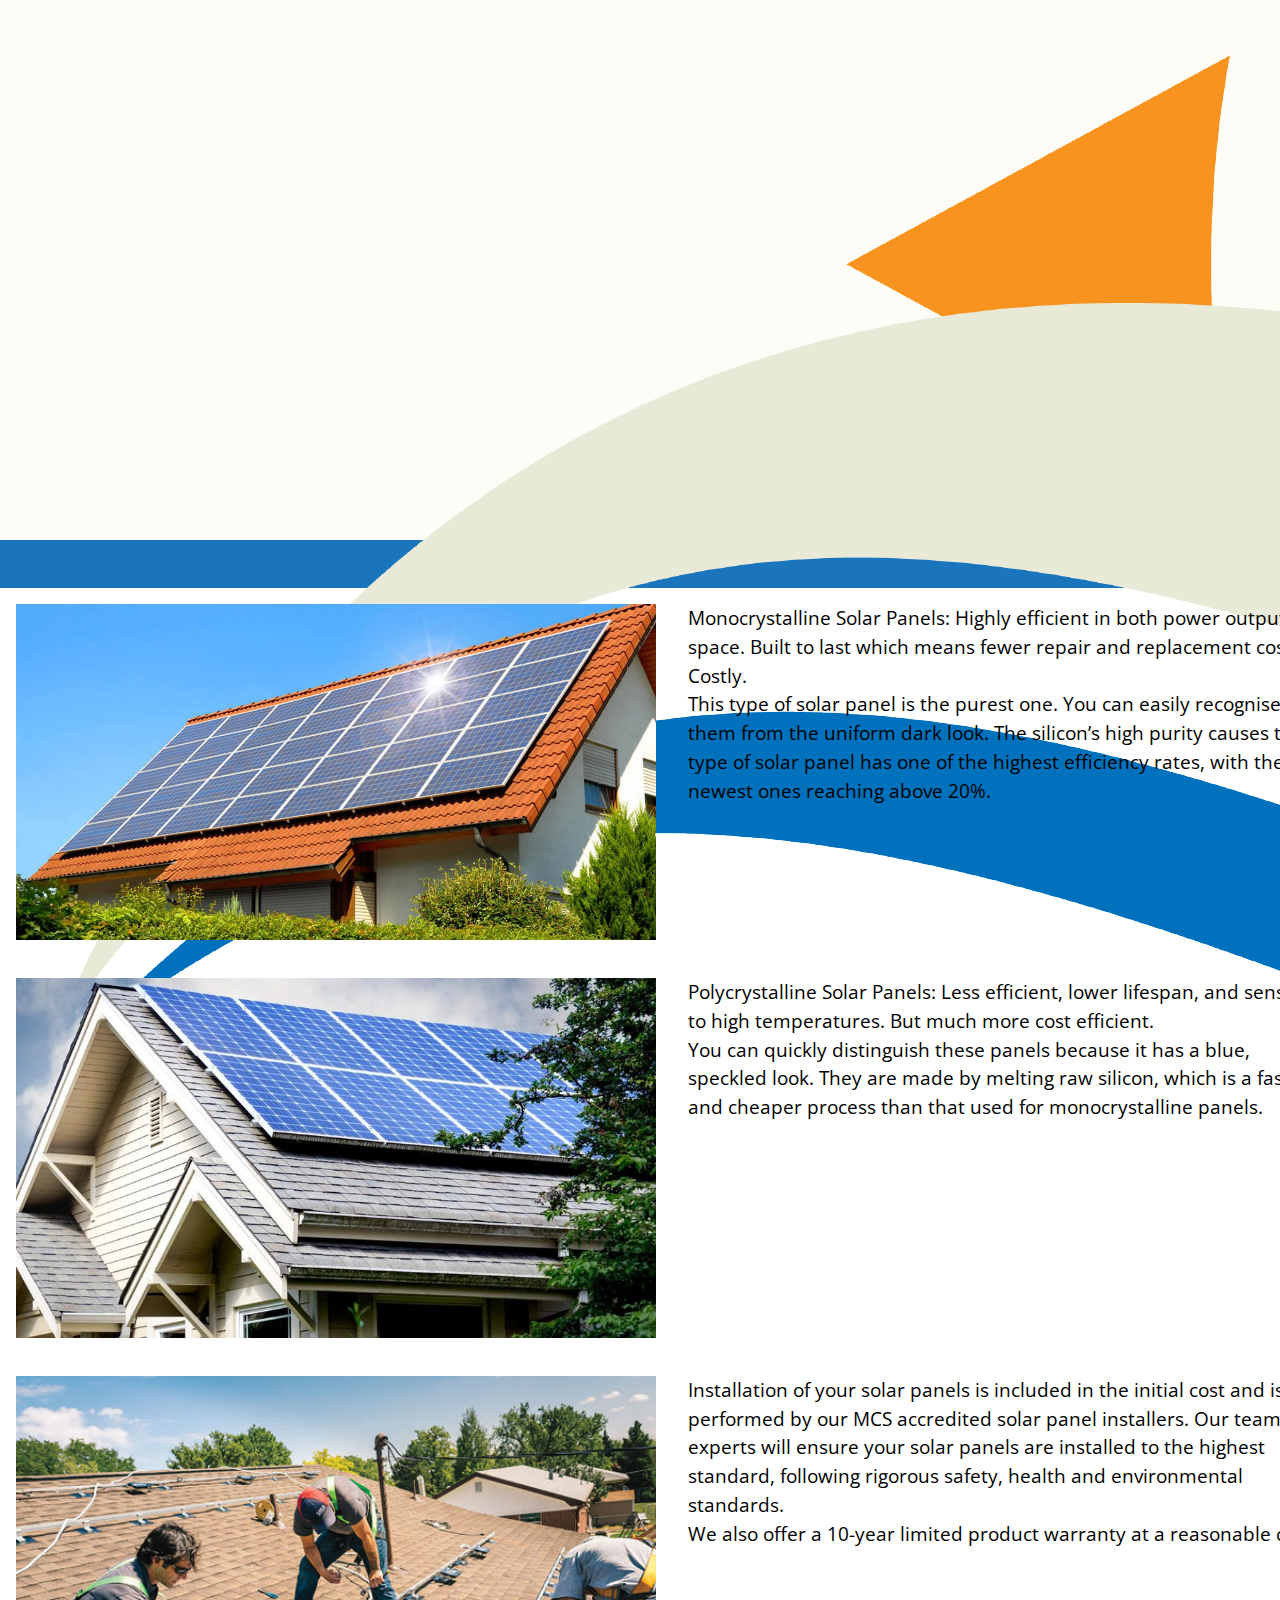
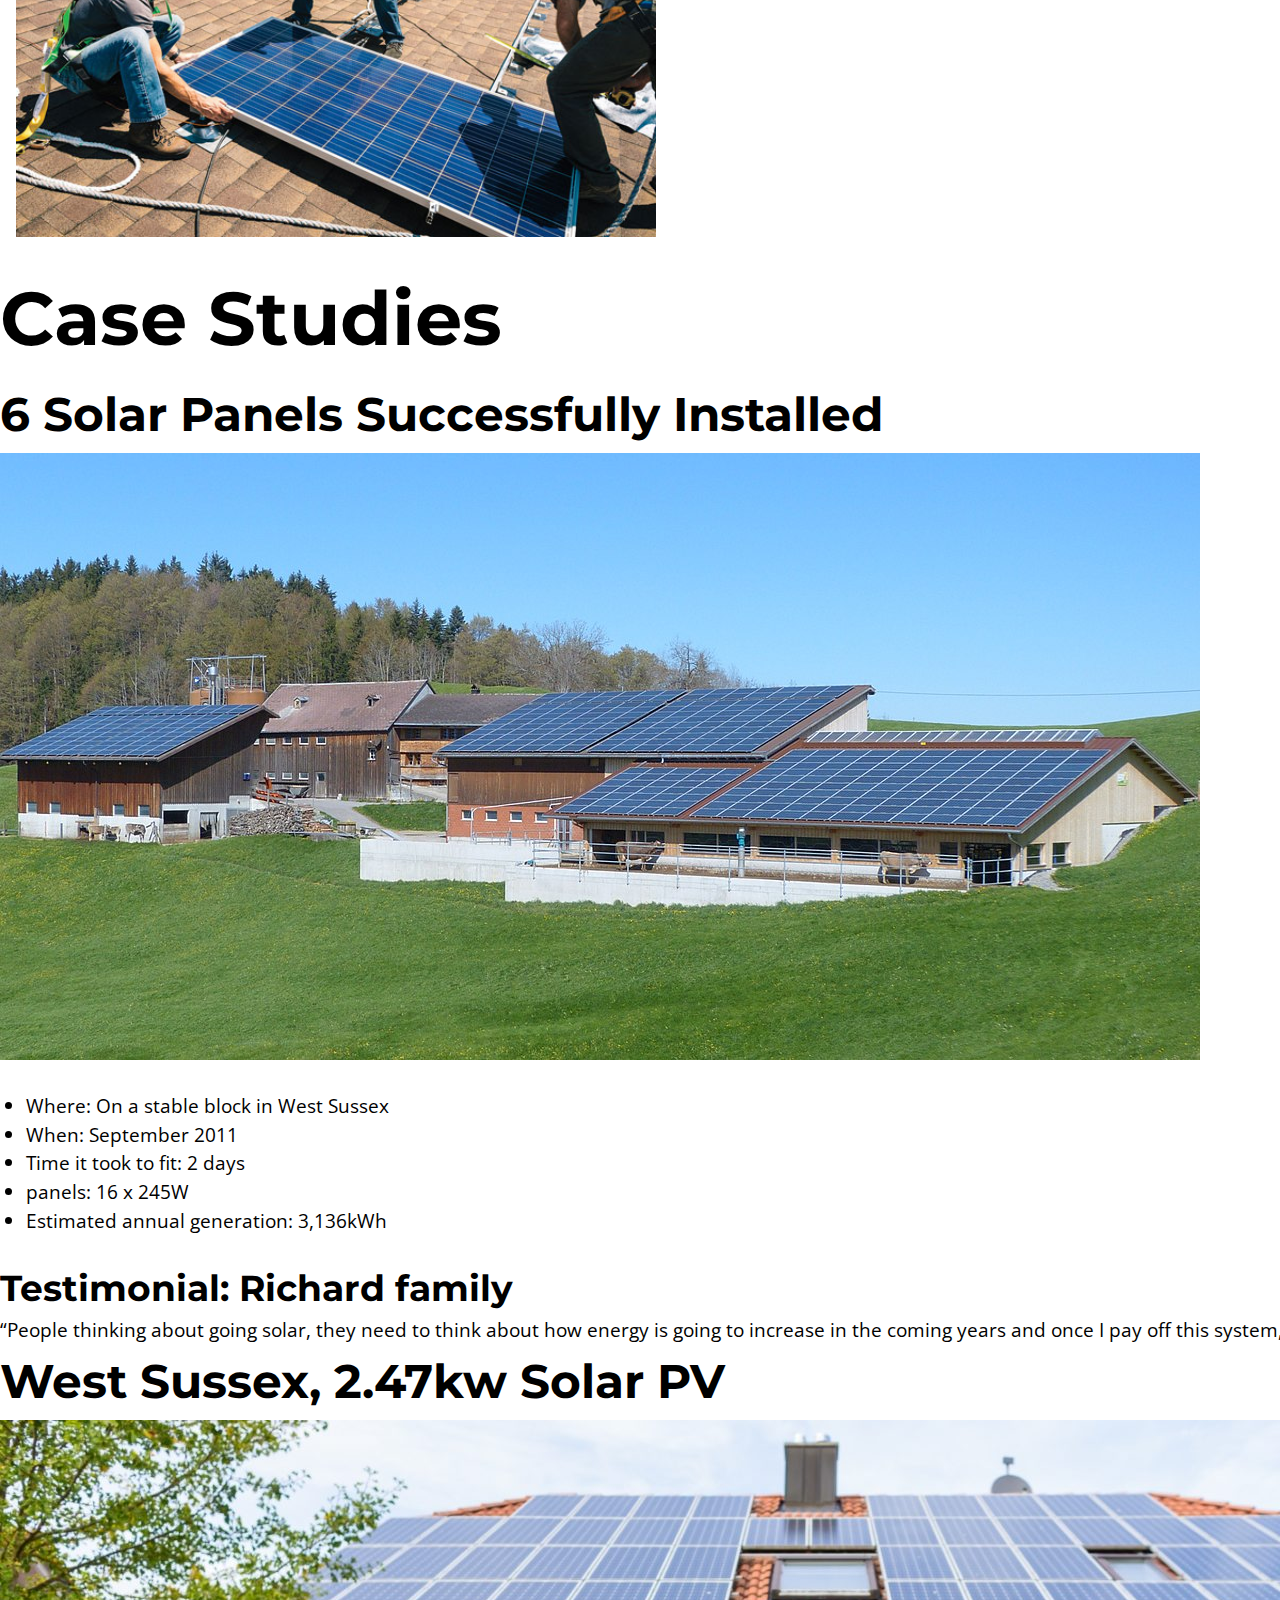
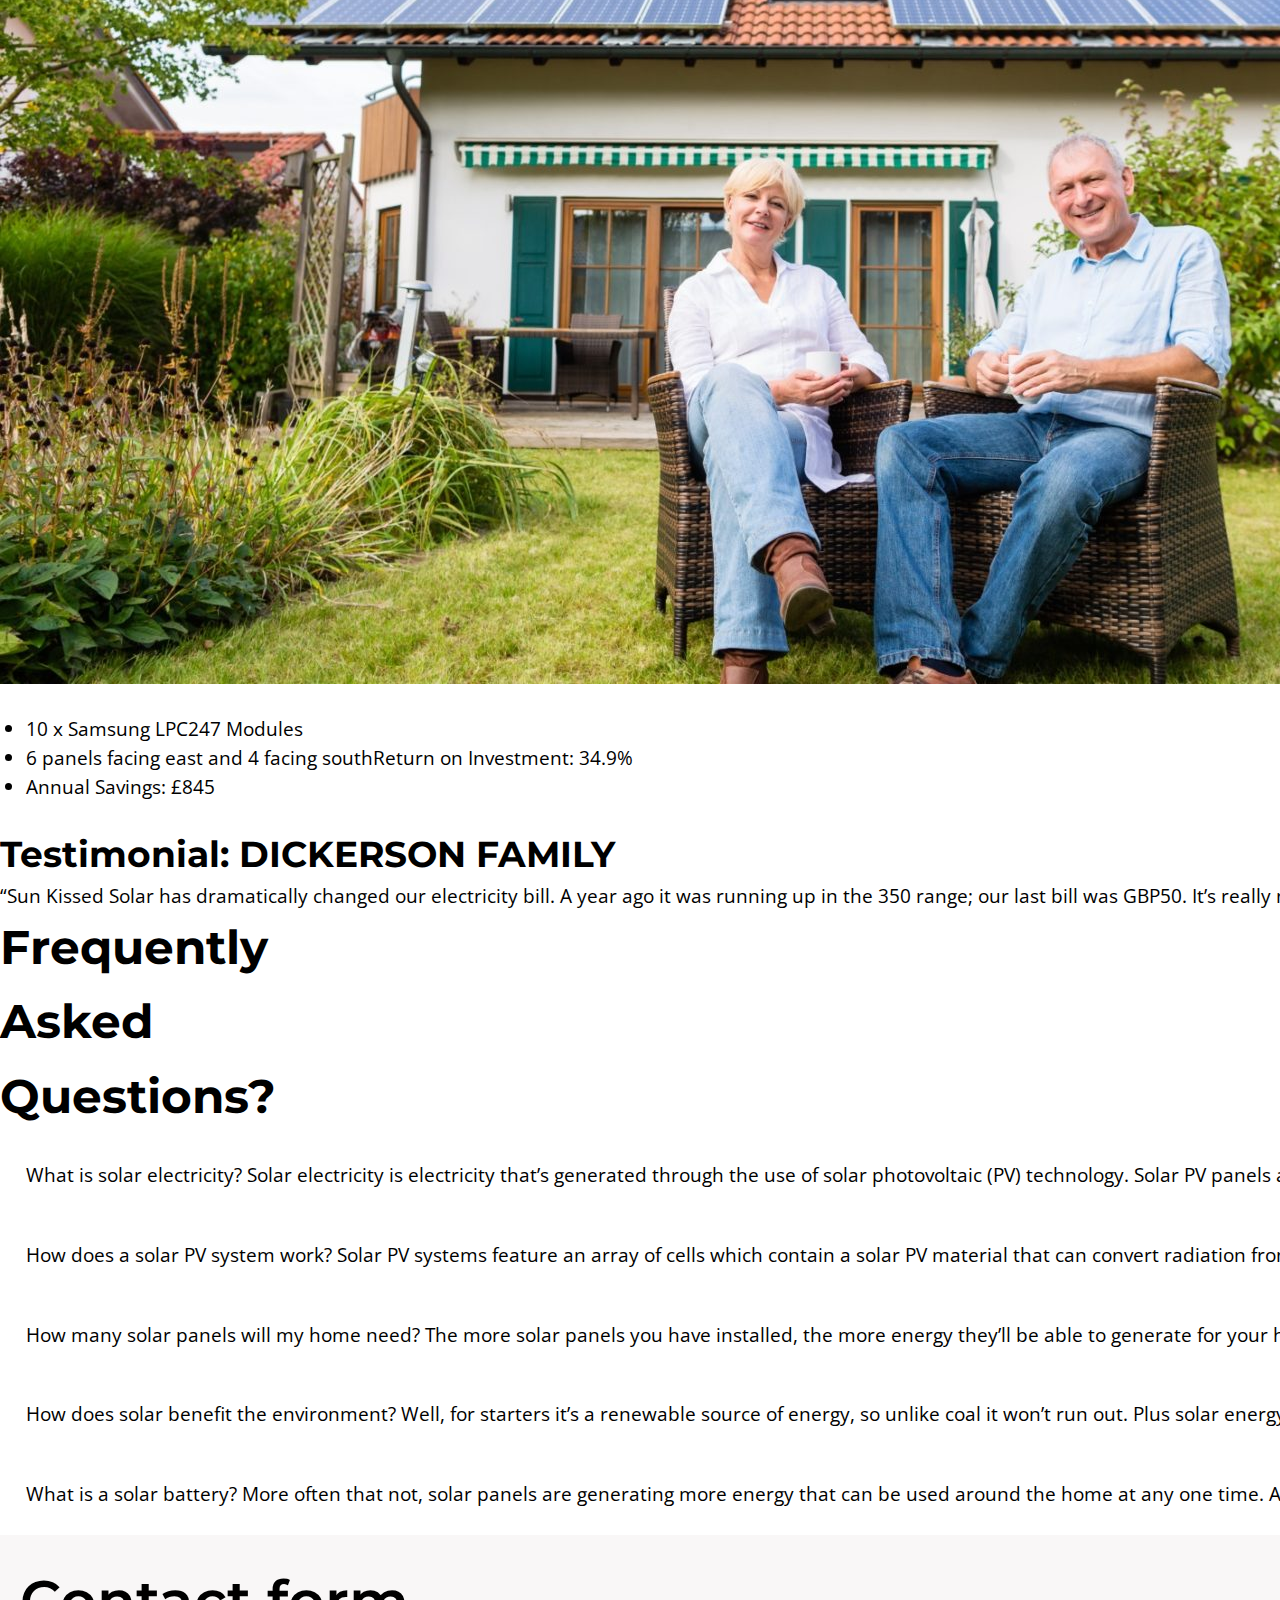
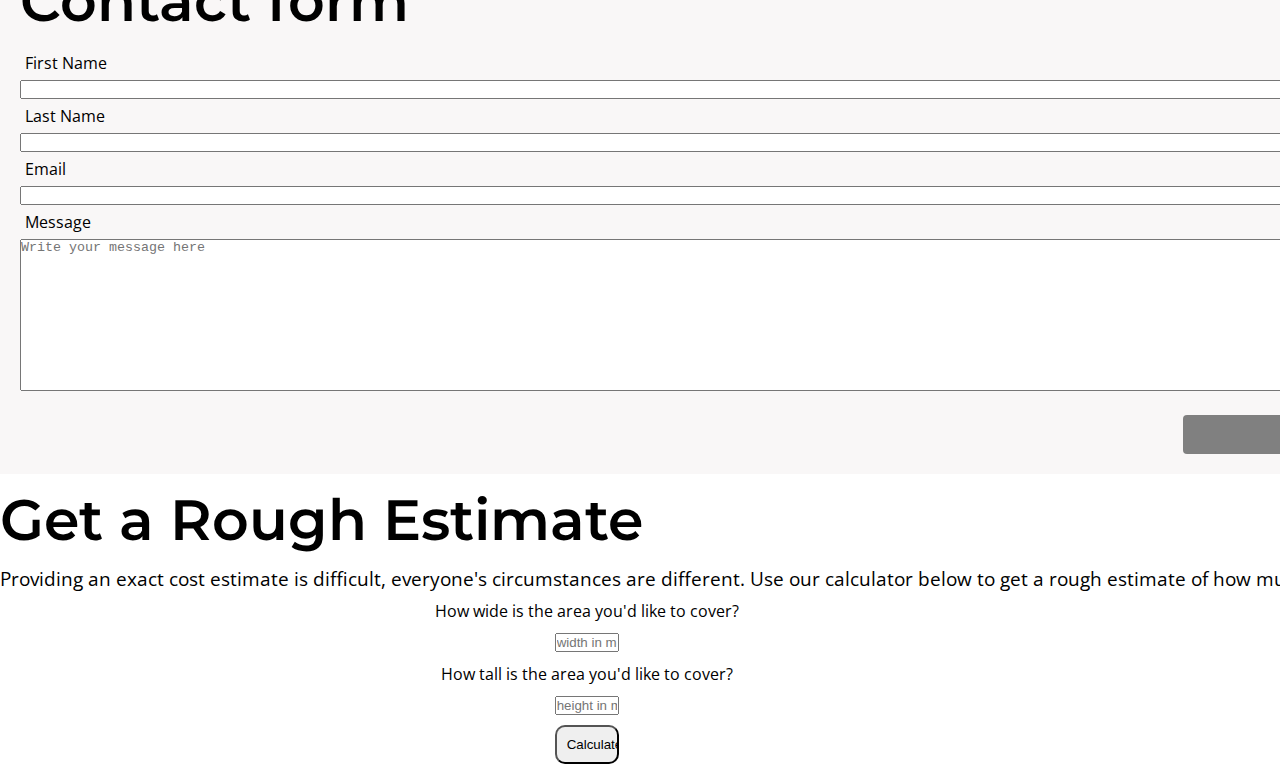
==== index.html @ fc14915d "Merge branch 'develop' into YingBranch" ====
<!DOCTYPE html>
<html lang="en">

  <head>
    <meta charset="UTF-8" />
    <meta http-equiv="X-UA-Compatible" content="IE=edge" />
    <meta name="viewport" content="width=device-width, initial-scale=1.0" />
    <!-- External stylesheet -->
    <link rel="stylesheet" href="/css/main.css">
    <link rel="stylesheet" href="/css/styles.css">
    <link rel="stylesheet" href="./quoteCalculator/quoteCalculator.css">
    <title>Sunkissed Solar</title>
</head>
<body class="content">
    <!-- HERO AND NAV: TALIHA -->
    <!--  HEADER -->
    <header class="flex-row hero-header">
        <!-- THIS IS COLUMN ONE -->
        <section class="flex-column">
            <article>
                <img class="hero-img" src="/imgs/SS-logo-square.png" alt="Sunkissed Solar logo">
            </article>
        </section>
        <!-- THIS IS COLUMN TWO -->
        <hgroup class="flex-column hero-text">
            <h1>Sunkissed Solar</h1>
            <p>
                Sunkissed Solar is ligendi consectetur repellat, cumque quos laborum exercitationem molestiae necessitatibus illum aliquid nam delectus maxime tempora eaque provident. Lorem ipsum dolor sit amet, consectetur adipisicing elit. Odit, amet in a eaque architecto laudantium ab.
            </p>
        </hgroup>
    </header>
    <nav class="navbar flex-row" id="navbar">
      <ul class="nav-menu flex-row">
        <li class="nav-item">
              <a href="#" class="nav-link">About</a>
        </li>
        <li class="nav-item">
              <a href="#" class="nav-link">Products & Services</a>
        </li>
        <li class="nav-item">
              <a href="#" class="nav-link">Case Studies</a>
        </li>
        <li class="nav-item">
            <a href="#" class="nav-link">FAQ</a>
        </li>
        <li class="nav-item">
          <a href="#" class="nav-link">Quote Calculator</a>
      </li>
      <li class="nav-item">
          <a href="#" class="nav-link">Contact</a>
      </li>
      </ul>
      <div class="hamburger">
        <span class="bar"></span>
        <span class="bar"></span>
        <span class="bar"></span>
      </div>
    </nav>

    <!-- PRODUCTS AND SERVICES-->

      <div class="flex-row">
        <div class="productPicture1" id="productPicture1">
          <img src="solarpanel1.jpg" alt="Solar Panels"/>
        </div>
        <div class="techSpecs2" id="techSpecs2">
          <p>
            Monocrystalline Solar Panels: Highly efficient in both power output and space. Built to last which means fewer repair and replacement costs. Costly.<br>
            This type of solar panel is the purest one. You can easily recognise them from the uniform dark look. The silicon’s high purity causes this type of solar panel has one of the highest efficiency rates, with the newest ones reaching above 20%.
          </p>
        </div>
      </div>

      <div class="flex-row">
      <div class="productPicture2" id="productPicture2">
        <img src="solarpanel2.jpg" alt="Solar Panels"/>
      </div>
      <div class="techSpecs2" id="techSpecs2">
        <p>
          Polycrystalline Solar Panels: Less efficient, lower lifespan, and
          sensitive to high temperatures. But much more cost efficient.<br />
          You can quickly distinguish these panels because it has a blue,
          speckled look. They are made by melting raw silicon, which is a faster
          and cheaper process than that used for monocrystalline panels.
        </p>
      </div>
      </div>

      <div class="flex-row">
      <div class="installationPicture1" id="installationPicture1">
        <img src="solarpanel3.jpg" alt="Solar Panel Install" />
      </div>
      <div class="techSpecs3" id="techSpecs3">
        <p>
          Installation of your solar panels is included in the initial cost and
          is performed by our MCS accredited solar panel installers. Our team of
          experts will ensure your solar panels are installed to the highest
          standard, following rigorous safety, health and environmental
          standards.<br />
          We also offer a 10-year limited product warranty at a reasonable cost.
        </p>
      </div>
      </div>
    </div>
   
 

    <!-- CASE STUDIES: ZHUO -->
<div id="csContainer">
        <h1>Case Studies</h1>
            <div class="case1">
            <h3>
                6 Solar Panels Successfully Installed
            </h3>
            <div class="img1">
            <img src="Barns-with-Solar-Panels.jpg">
            </div>
            <div> 
        
            <ul>
                <li>Where: On a stable block in West Sussex</li>
                <li>When: September 2011</li>
                <li>Time it took to fit: 2 days</li>
                <li>panels: 16 x 245W</li>
                <li>Estimated annual generation: 3,136kWh</li>
            </ul>
            </div>
            <div>
                <h4>Testimonial: Richard family</h4> 
                <p>“People thinking about going solar, they need to think about how energy is going to increase in  the coming years and once I pay off this system, that’s it. I’ll just be paying the minimum on my electricity. Instead of paying our electricity bill, we’re paying for our solar system. "</p>
            </div>
            </div>

            <div class="case2">
                <h3>
                West Sussex, 2.47kw Solar PV 
                </h3>
                <div class="img2"> 
                    <img src="happyOldCouple.jpg">
                <ul>
                    <li>10 x Samsung LPC247 Modules</li>
                    <li>6 panels facing east and 4 facing south</div<li>Return on Investment: 34.9%</li>
                    <li>Annual Savings: £845</li>
                </ul>
                <div>
                    <h4>Testimonial: DICKERSON FAMILY</h4>
                    <p>“Sun Kissed Solar has dramatically changed our electricity bill. A year ago it was running up in the 350 range; our last bill was GBP50. It’s really nice to see that I’m making money.”</p>
                    
    <!-- FAQ: SHAUN -->
    <div class="faq">

        <h3>Frequently <br>
            Asked <br>
             Questions?</h3>
             <div>
                <p>
                    <ul> What is solar electricity?
Solar electricity is electricity that’s generated through the use of solar photovoltaic (PV) technology. Solar PV panels are used to capture the sun’s free and clean renewable energy, turning it into electricity.</ul>

<ul> How does a solar PV system work?
Solar PV systems feature an array of cells which contain a solar PV material that can convert radiation from the sun into direct current (DC) electricity. The electricity that is generated can be used to provide power for lighting and electrical equipment around the home.</ul>

<ul> How many solar panels will my home need?
The more solar panels you have installed, the more energy they’ll be able to generate for your home. The number of solar panels you’ll need will depend on your energy usage, the number of people in your home and the size of your property. Smaller homes might need a 1kW system, with roof space for 8+ square metres of solar panels, while higher demand can be met with a 4kW system, but that would need 25+ square metres of space on your roof.</ul>

<ul> How does solar benefit the environment?
Well, for starters it’s a renewable source of energy, so unlike coal it won’t run out. Plus solar energy is environmentally friendly because it doesn’t generate green house gases. Renewable energy technologies will help you reduce your carbon footprint, meaning you’ll personally be doing your bit for the environment.</ul>

<ul> What is a solar battery?
More often that not, solar panels are generating more energy that can be used around the home at any one time. All the excess energy is then sent to the electricity grid, meaning that you’re losing out on energy being generated by your panels. By including a solar battery as part of your solar PV system, you can hold onto the unused energy to use during the night when your solar panels aren’t generating any energy.</ul>
                </p>
             </div>

    </div>

    <!-- QUOTE CALCULATOR: NOAH -->

    <!-- CONTACT FORM: CHIA-->
    <div id="contact-form">
        <h2>Contact form</h2>
        <form action="" class="flex-column">
            <label for="firstname">First Name</label>
            <input type="text" name="firstname" id="firstname">
    
            <label for="lastname">Last Name</label>
            <input type="text" name="lastname" id="lastname">
            
            <label for="email">Email</label>
            <input type="text" name="email" id="email">
            
            <label for="message">Message</label>
            <textarea name="message" id="message" cols="30" rows="10" placeholder="Write your message here"></textarea>
            <br>
            <button>Submit</button>

        </form>

    </div>

    <!-- External JS -->
    <script src="/js/script.js"></script>
  

    <div id="quoteCalculator">
        <h2>Get a Rough Estimate</h2>
        <p>Providing an exact cost estimate is difficult, everyone's circumstances are different. Use our calculator below to get a rough estimate of how much a solar set-up might cost.</p>
        <form action="#" id="form">
            <label for="spaceWidth">How wide is the area you'd like to cover?</label>
            <input type="text" id="spaceWidth" placeholder="width in meters">
            <label for="spaceHeight">How tall is the area you'd like to cover?</label>
            <input type="text" id="spaceHeight" placeholder="height in meters">
            <input type="submit" value="Calculate!" id="calculate">
        </form>
        <div>
            <p id="output"></p>

        </div>
    </div>
    <script src="./quoteCalculator/quoteCalculator.js"></script>
</body>
</html>
---- css/main.css ----
/* -------- ROOT / BASE STYLES FOR SITE -------- */
@import url('https://fonts.googleapis.com/css2?family=Montserrat:wght@400;600;700&family=Open+Sans:ital,wght@0,400;0,700;1,400&display=swap');

:root {
    /* font sizes */
    --fs-1: clamp(2.6rem, 4.6vw + 1rem, 8rem);
    --fs-2: clamp(2.2rem, 3.2vw + 1rem, 4.8rem);
    --fs-3: clamp(1.8rem, 2.4vw + 1rem, 4.2rem);
    --fs-4: clamp(1.4rem, 1.6vw + 1rem, 3.6rem);
    --fs-5: clamp(1.2rem, 1vw + 1rem, 3rem);
    --fs-6: clamp(1rem, 1vw + 1rem, 2.4rem);
    --fs-p: clamp(0.8rem, 1vw + 0.4rem, 2rem);
    --fs-xs: clamp(0.8rem, 1vw + 0.4rem, 1.8rem);


    /* colours */
    --clr-white: rgb(255, 255, 255);
    --clr-babypowder: rgb(254, 252, 246);
    --clr-eggshell: rgb(232, 232, 216);
    --clr-yelloworange: rgb(247, 147, 30);
    --cl-chestnut: rgb(162, 81, 64);
    --clr-frenchblue: rgb(26, 117, 188);
    --clr-black: rgb(0, 0, 0);

    /* spacing */
    --body-padding: clamp(0.875rem, 2vw, 2rem) clamp(0.625rem, 2vw, 2.25rem);
    --row-items-gap: clamp(0.625rem, 2vw, 1.25rem);
    --col-items-mt: clamp(0.625rem, 2vw, 1.25rem);
    --items-paddings: clamp(0.875rem, 2vw, 2rem) clamp(0.625rem, 2vw, 2.25rem);
    --btn-padding-main: 0.6em 0.8em;
    --btn-width-main: clamp(7rem, 10vw, 10rem);

    /* sizing */
    --lg-img-width: clamp(200px, 40vw, 400px);
    --sm-img-width: clamp(50px, 25vw, 200px);
}

/* GLOBAL STYLES */

* {
    margin: 0;
    padding: 0;
    box-sizing: border-box;
}

body {
    width: fit-content;
    line-height: 1.5;
    font-family: 'Open Sans', sans-serif;
    overflow-x: hidden;
}

/* UTILITY CLASSES */
.flex-row {
    display: flex;
    flex-direction: row;
}

.flex-column {
    display: flex;
    flex-direction: column;
}

/* TYPOGRAPHY */
h1,
h2,
h3,
h4 {
    font-family: 'Montserrat', sans-serif;
}

h1,
h2,
h3 {
    line-height: 1.6;
}

h1 {
    font-size: var(--fs-1);
    font-weight: 700;
}

h2 {
    font-size: var(--fs-2);
    font-weight: 600;
}

h3 {
    font-size: var(--fs-3);
}

h4 {
    font-size: var(--fs-4);
}

h5 {
    font-size: var(--fs-5);
}

h6 {
    font-size: var(--fs-6);
}

p {
    font-size: var(--fs-p);
}

/* BUTTONS */
.btn {
    display: inline-flex;
    justify-content: center;
    width: var(--btn-width-main);
    padding: var(--btn-padding-main);
    /* margin: 1.5rem 0; */
    font-size: var(--fs-xs);
    text-transform: uppercase;
}

.btn::before,
.btn::after {
    content: "";
    display: inline-block;
    width: 2em;
    flex-basis: 2em;
}

/* LISTS */
ul {
    padding: var(--body-padding);
    font-size: var(--fs-p);
}
---- css/styles.css ----
/* -------- STYLES FOR SECTIONS -------- */

/* HEADER HERO STYLES */
.hero-header {
    height: 60vh;
    width: fit-content;
    align-items: center;
    padding: var(--body-padding);
    gap: var(--row-items-gap);
    background-color: var(--clr-babypowder);
}

.hero-img {
    width: var(--md-img-width);
}

hgroup h1 {
    text-transform: uppercase;
}

/* NAVIGATION BAR STYLES */
.navbar {
    height: 3rem;
    overflow: hidden;
    background-color: var(--clr-frenchblue);
    justify-content: center;
    align-items: center;
    font-size: var(--fs-p);
  }

.nav-menu {
    background-color: var(--clr-frenchblue);
    list-style: none;
    gap: 30px;
  }

  .nav-link {
    color: var(--clr-babypowder);
    text-decoration: none;
  }

  .nav-link:visited,
  .nav-link:hover {
    color: var(--clr-yelloworange);
  }

  .nav-link:active {
    color: var(--clr-babypowder);
    text-decoration: underline;
    text-underline-offset: 3px;
  }

.hamburger {
    display: none;
    cursor: pointer;
  }

.bar {
    display: block;
    width: 25px;
    height: 3px;
    margin: 5px auto;
    border-radius: 8px;
    transition: all .6s ease-in-out;
    background-color: var(--clr-babypowder);
}

.sticky {
    position: fixed;
    top: 0;
    left: 0;
    width: 100%;
    z-index: 1;
}

.sticky + .content {
    padding-top: 50px;
}

/* MEDIA QUERIES */
@media (max-width: 800px) {
   /* HEADER QUERIES*/
   .hero-header {
    flex-direction: column;
    height: 70vh;
    text-align: center;
   }
}
@media (max-width: 640px){
    /* NAV QUERIES */
    .hamburger {
      display: block;
    }
    
    .hamburger.active .bar:nth-child(2) {
      transform: translateX(-50px);
      opacity: 0;
    }
    
    .hamburger.active .bar:nth-child(1){
      transform: translateY(8px) rotate(45deg);
    }
    
    .hamburger.active .bar:nth-child(3){
      transform: translateY(-8px) rotate(-45deg);
    }
    
    .nav-menu {
      position: fixed;
      left: -100%;
      top: 0;
      gap: 0;
      flex-direction: column;
      width: 100%;
      height: 70vh;
      text-align: center;
      transition: 0.7s;
    }
    
    .nav-item {
        margin: 20px 0;
      }
    
    .nav-menu.active {
        left: 0;
    }
  }
  /* END OF MEDIA QUERIES */

  

/* PRODUCTS AND SERVICES STYLES */
.productPicture1 {
    width: 40em;
    height: auto;
    margin: 1em;
    
}

.productPicture1 img {
    width: 100%;
    height: auto;
    
}

.techSpecs1 {
    width: 40em;
    height: auto;
    margin: 1em;
}

.productPicture2 {
    width: 40em;
    height: auto;
    margin: 1em;
}

.productPicture2 img {
    width: 100%;
    height: auto;
}

.techSpecs2 {
    width: 40em;
    height: auto;
    margin: 1em;
}

.installationPicture1 {
    width: 40em;
    height: auto;
    margin: 1em;
}

.installationPicture1 img {
    width: 100%;
    height: auto;
}

.techSpecs3 {
    width: 40em;
    height: auto;
    margin: 1em;
}

/* CASE STUDIES STYLES */


/* FAQ STYLES */


/* QUOTE CALCULATOR STYLES */


/* CONTACT FORM STYLES */

#contact-form {
    background-color: rgba(248, 245, 245, 0.817);
    padding: 20px 20px;
}


#contact-form button {
    width: 50%;
    align-self: center;
    background-color: gray;
    color: white;
    padding: 12px 20px;
    border: none;
    border-radius: 4px;
    cursor: pointer;
}
---- quoteCalculator/quoteCalculator.css ----
#quoteCalculator #form {
    width: 25%;
    display: flex;
    flex-direction: column;
    justify-content: space-around;
    align-items: center;
}

#form input, label {
    margin: 5px;
}

#form input {
    width: 5vw;
}

#form input:last-of-type {
    padding: 10px;
    border-radius: 10px;
}
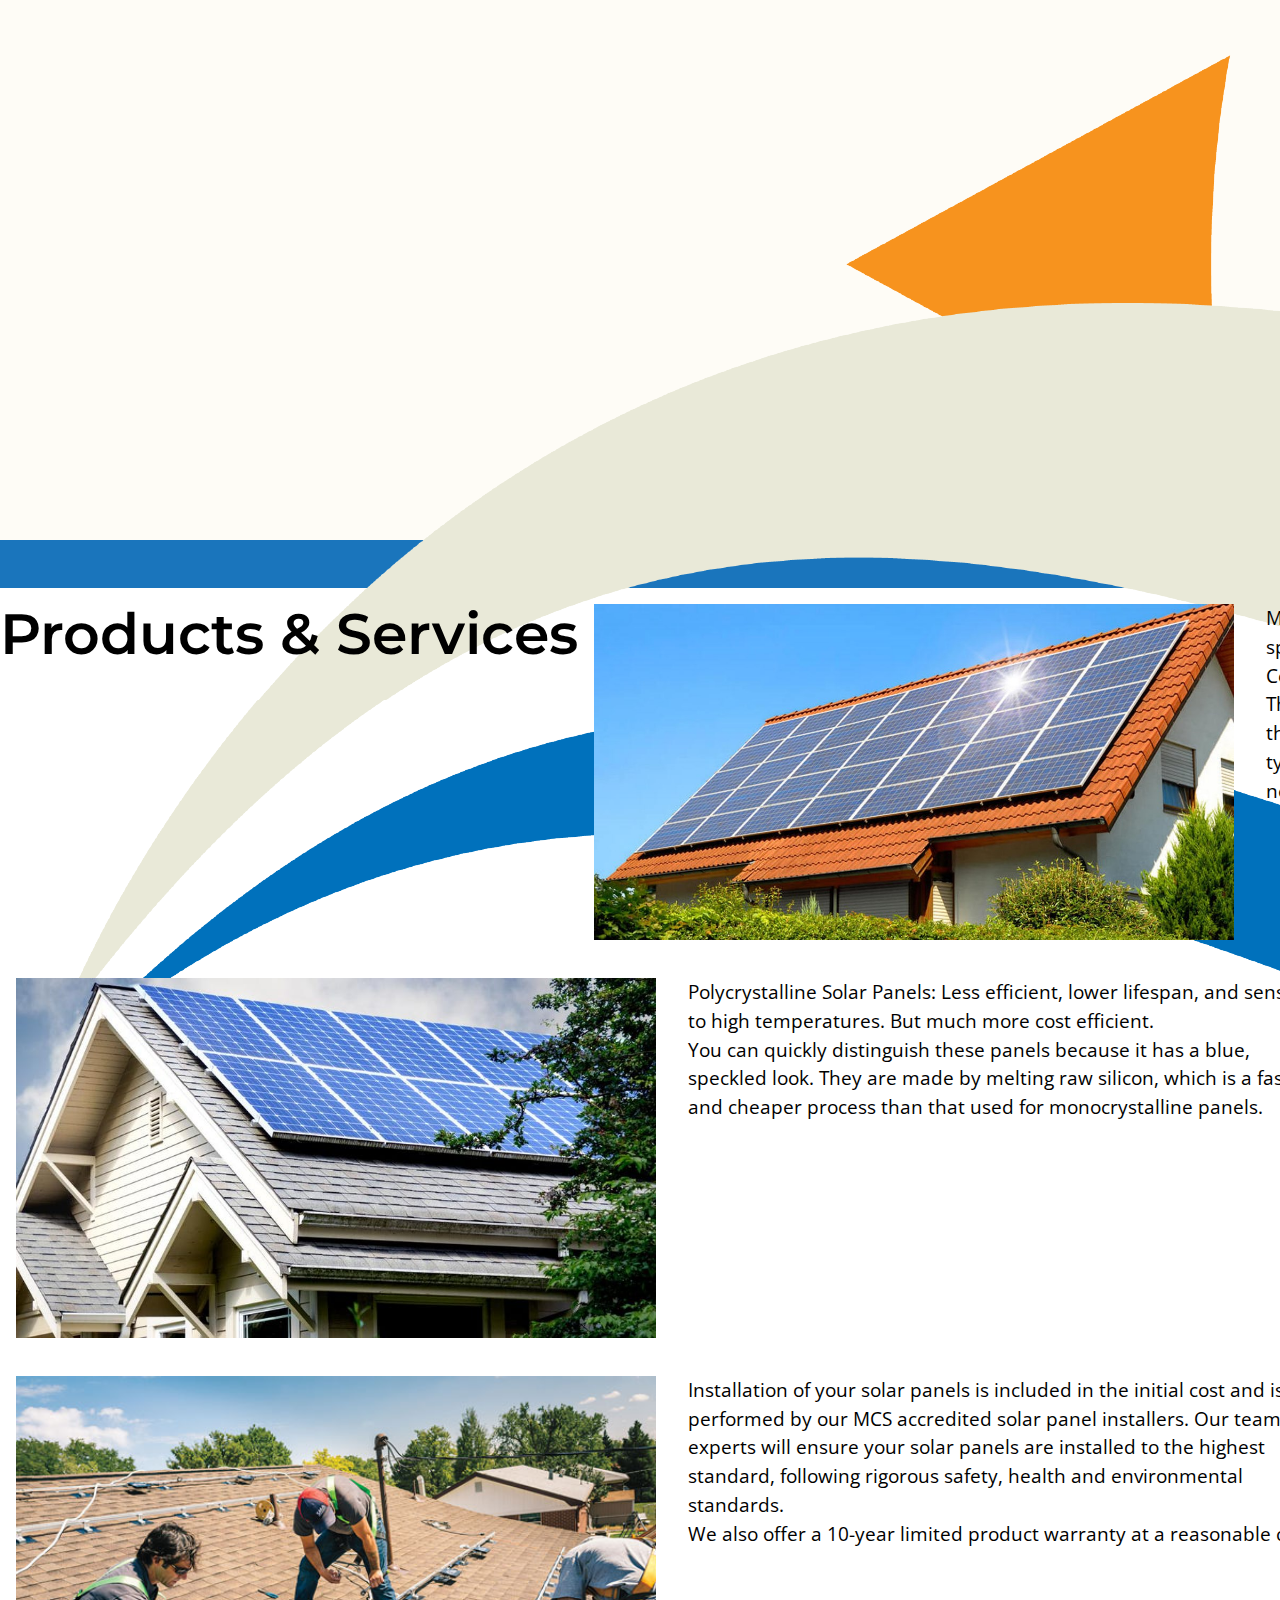
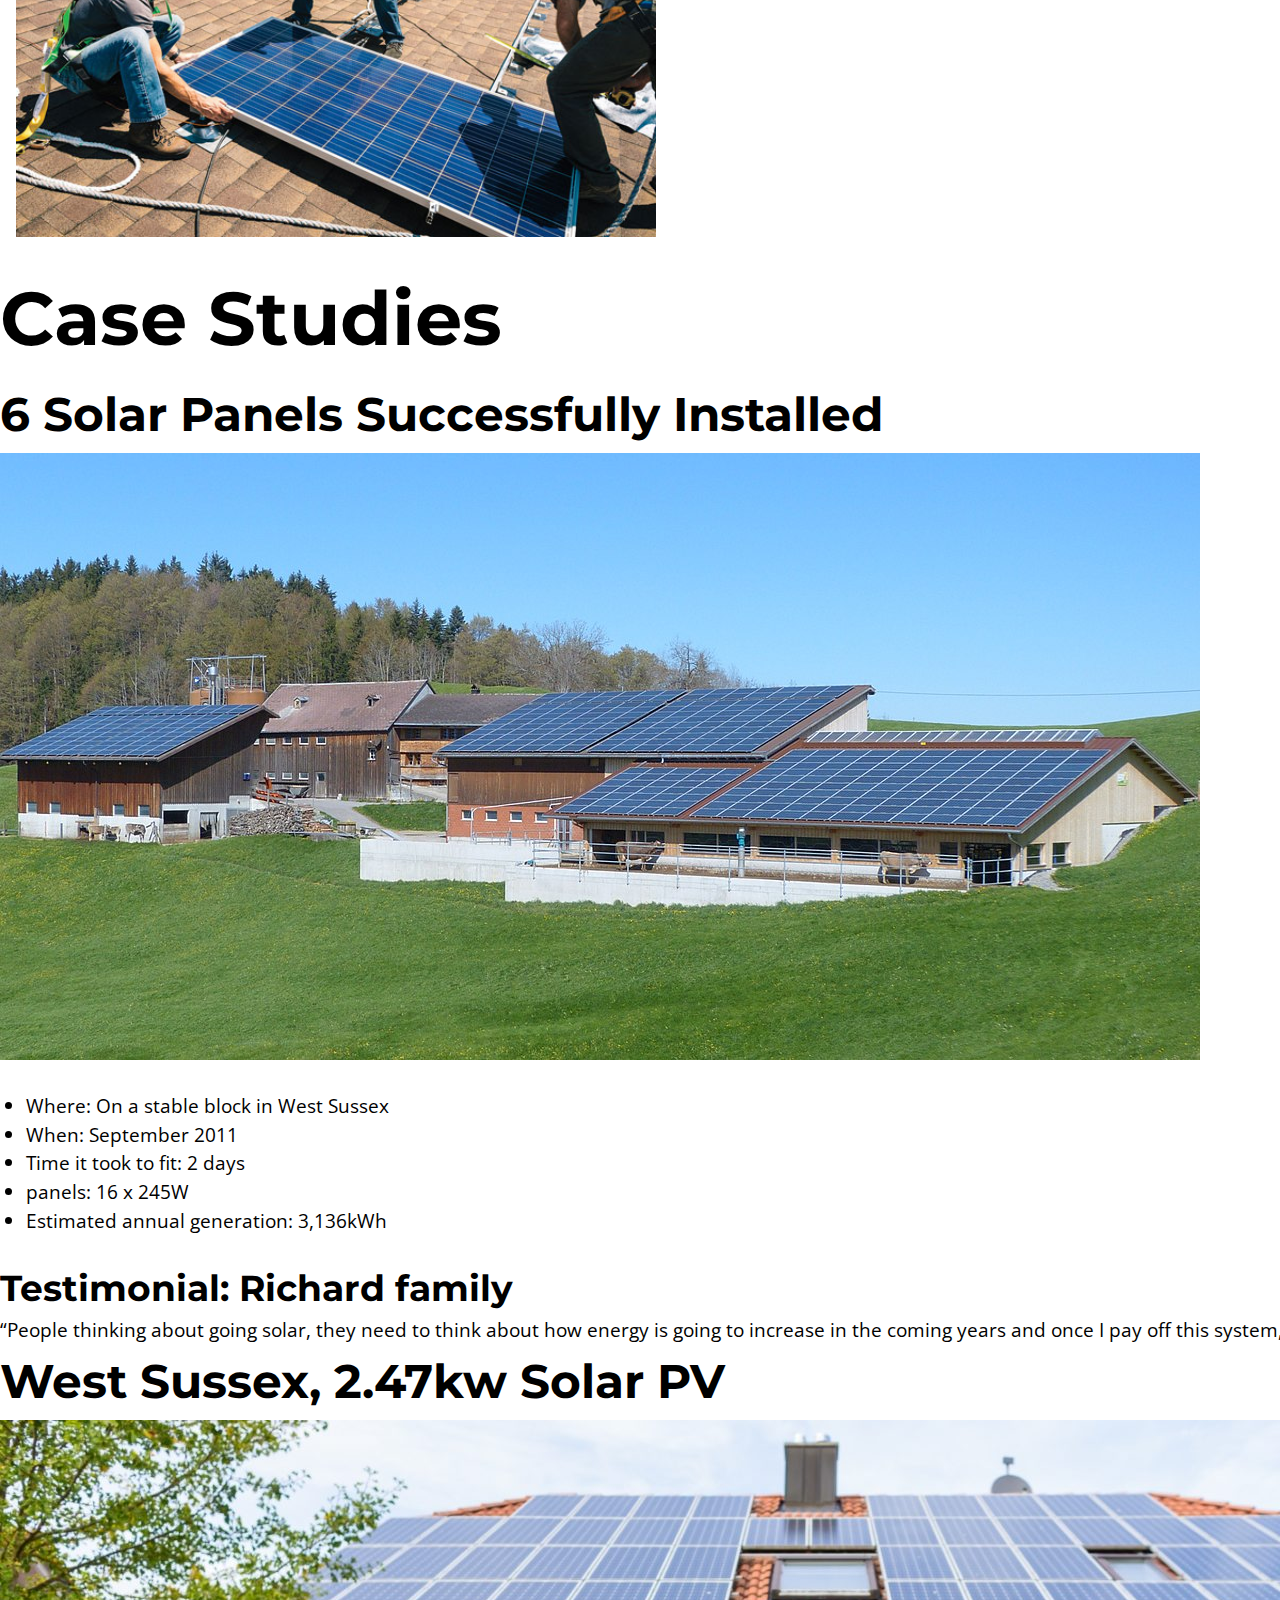
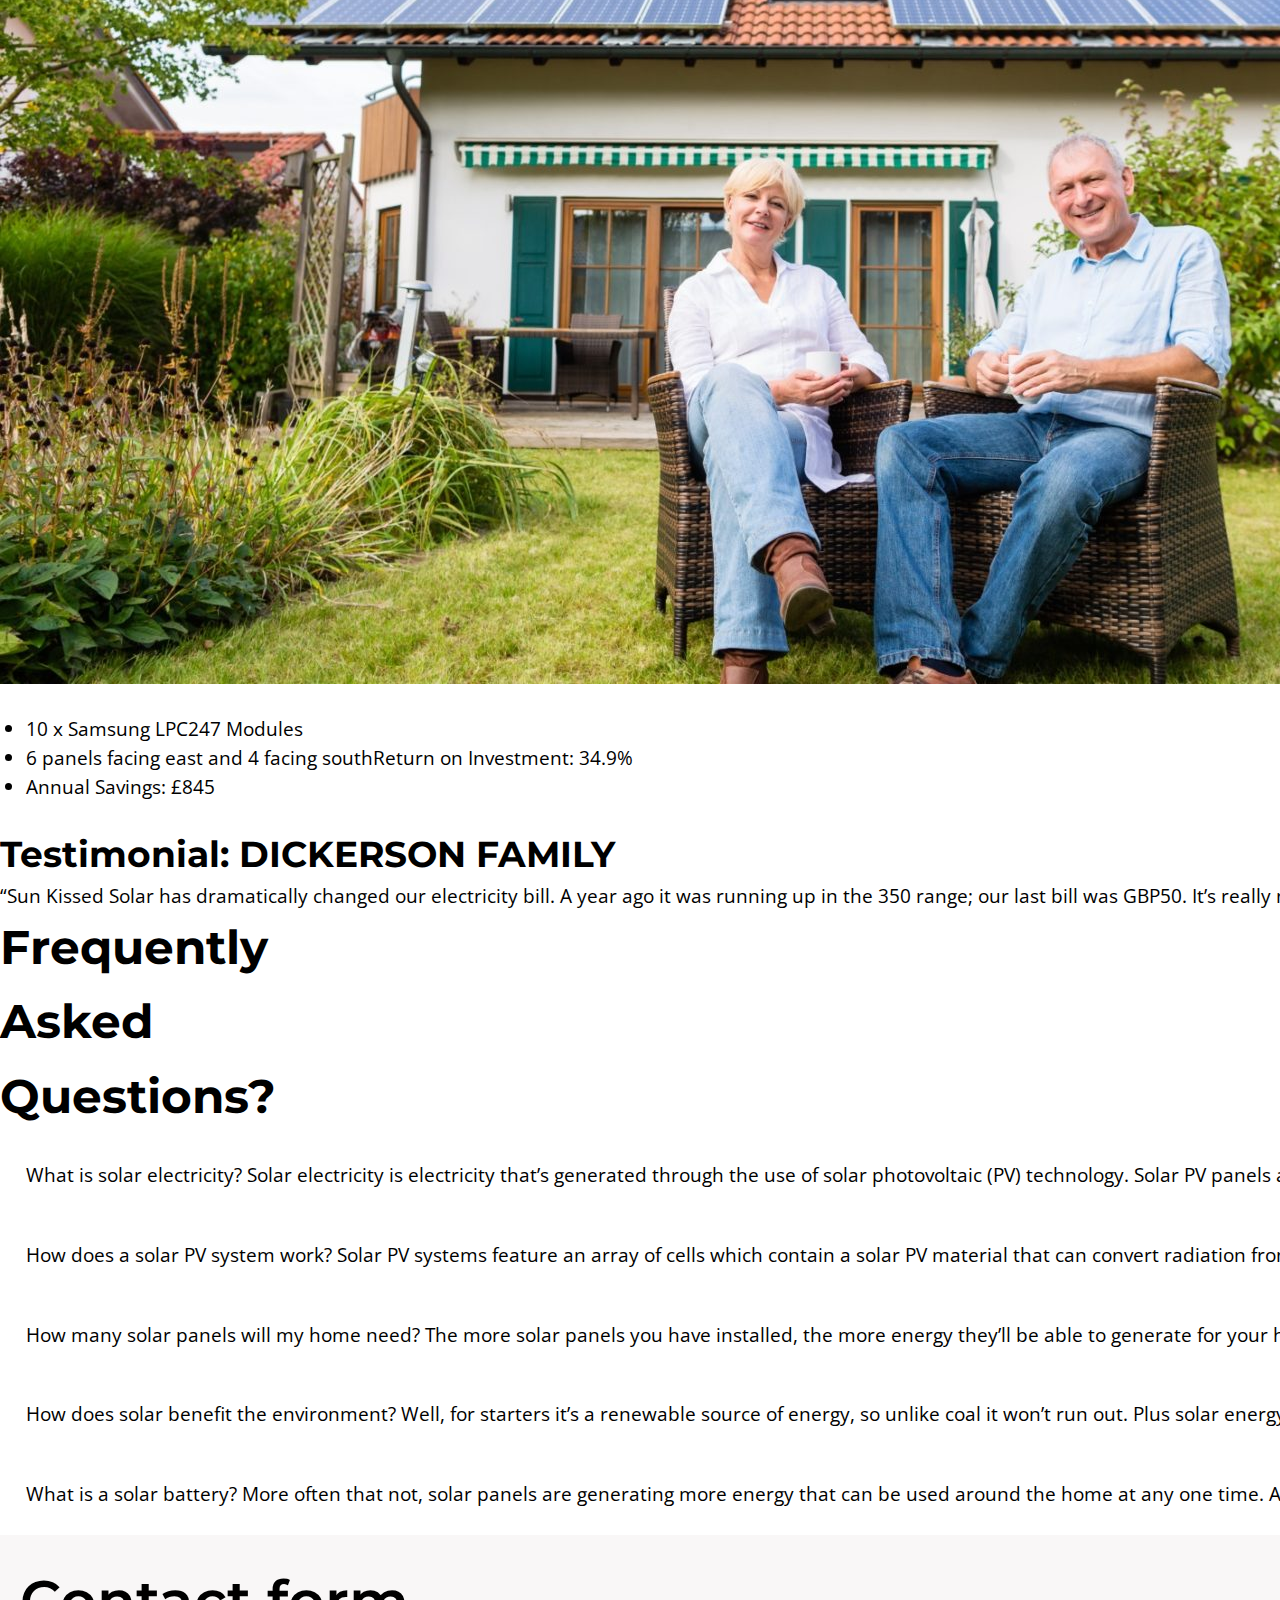
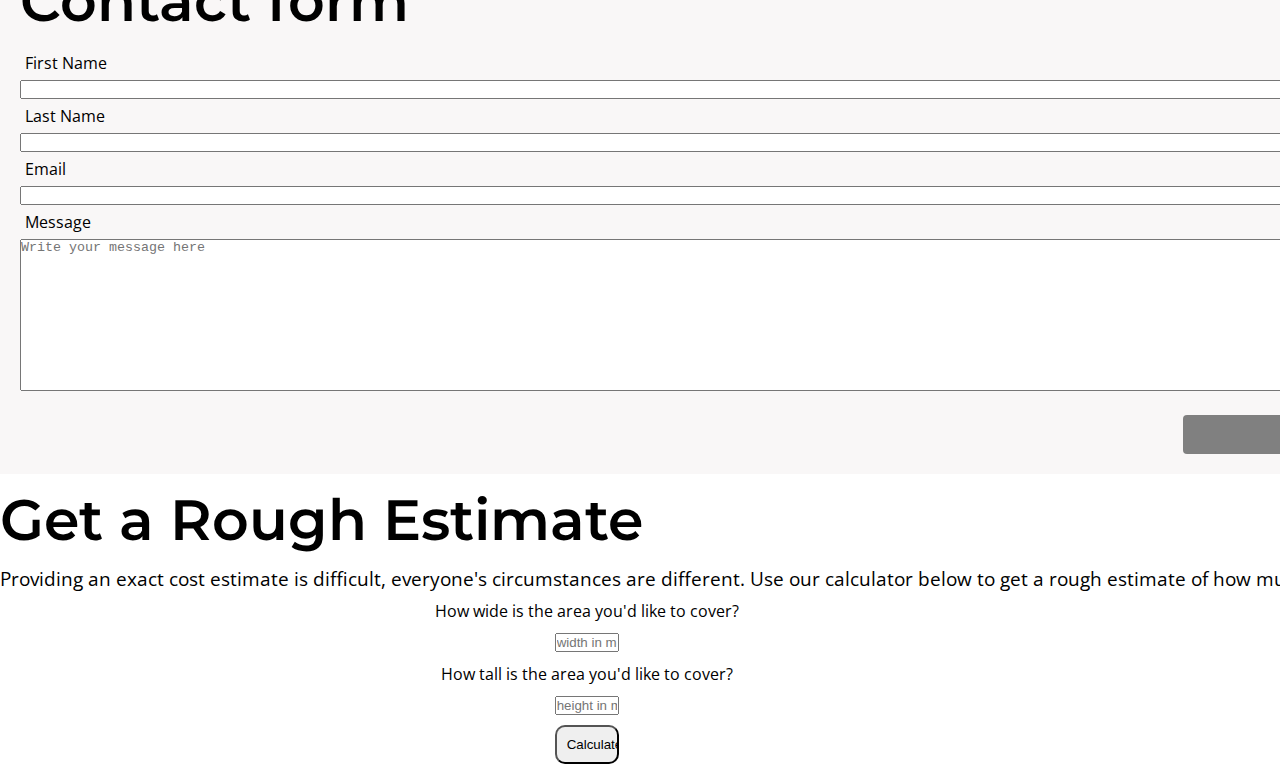
==== commit 486e7957: "Merge branch 'develop' into AlexBranch" ====
--- a/index.html
+++ b/index.html
@@ -60,6 +60,7 @@
     <!-- PRODUCTS AND SERVICES-->
 
       <div class="flex-row">
+        <h2>Products & Services</h2>
         <div class="productPicture1" id="productPicture1">
           <img src="solarpanel1.jpg" alt="Solar Panels"/>
         </div>
@@ -177,6 +178,7 @@
 
     <!-- CONTACT FORM: CHIA-->
     <div id="contact-form">
+
         <h2>Contact form</h2>
         <form action="" class="flex-column">
             <label for="firstname">First Name</label>
@@ -190,6 +192,7 @@
             
             <label for="message">Message</label>
             <textarea name="message" id="message" cols="30" rows="10" placeholder="Write your message here"></textarea>
+
             <br>
             <button>Submit</button>
 
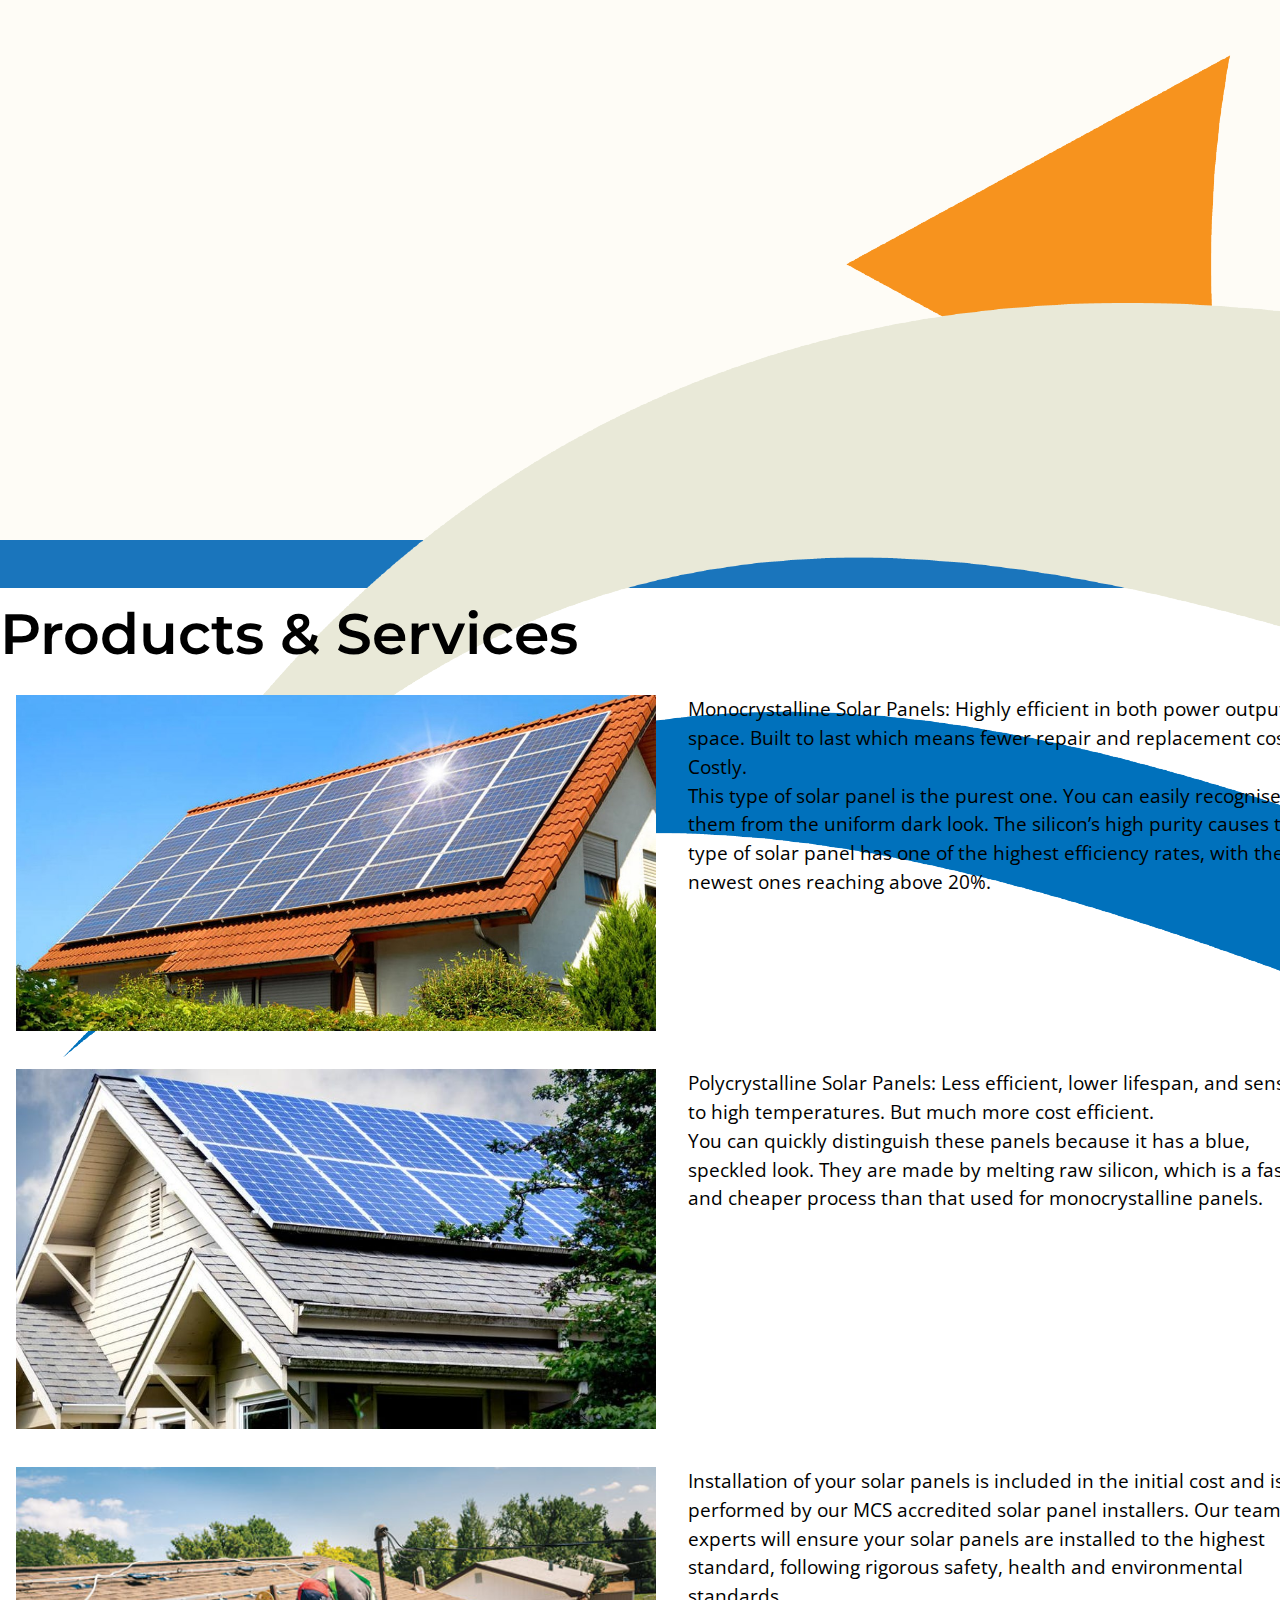
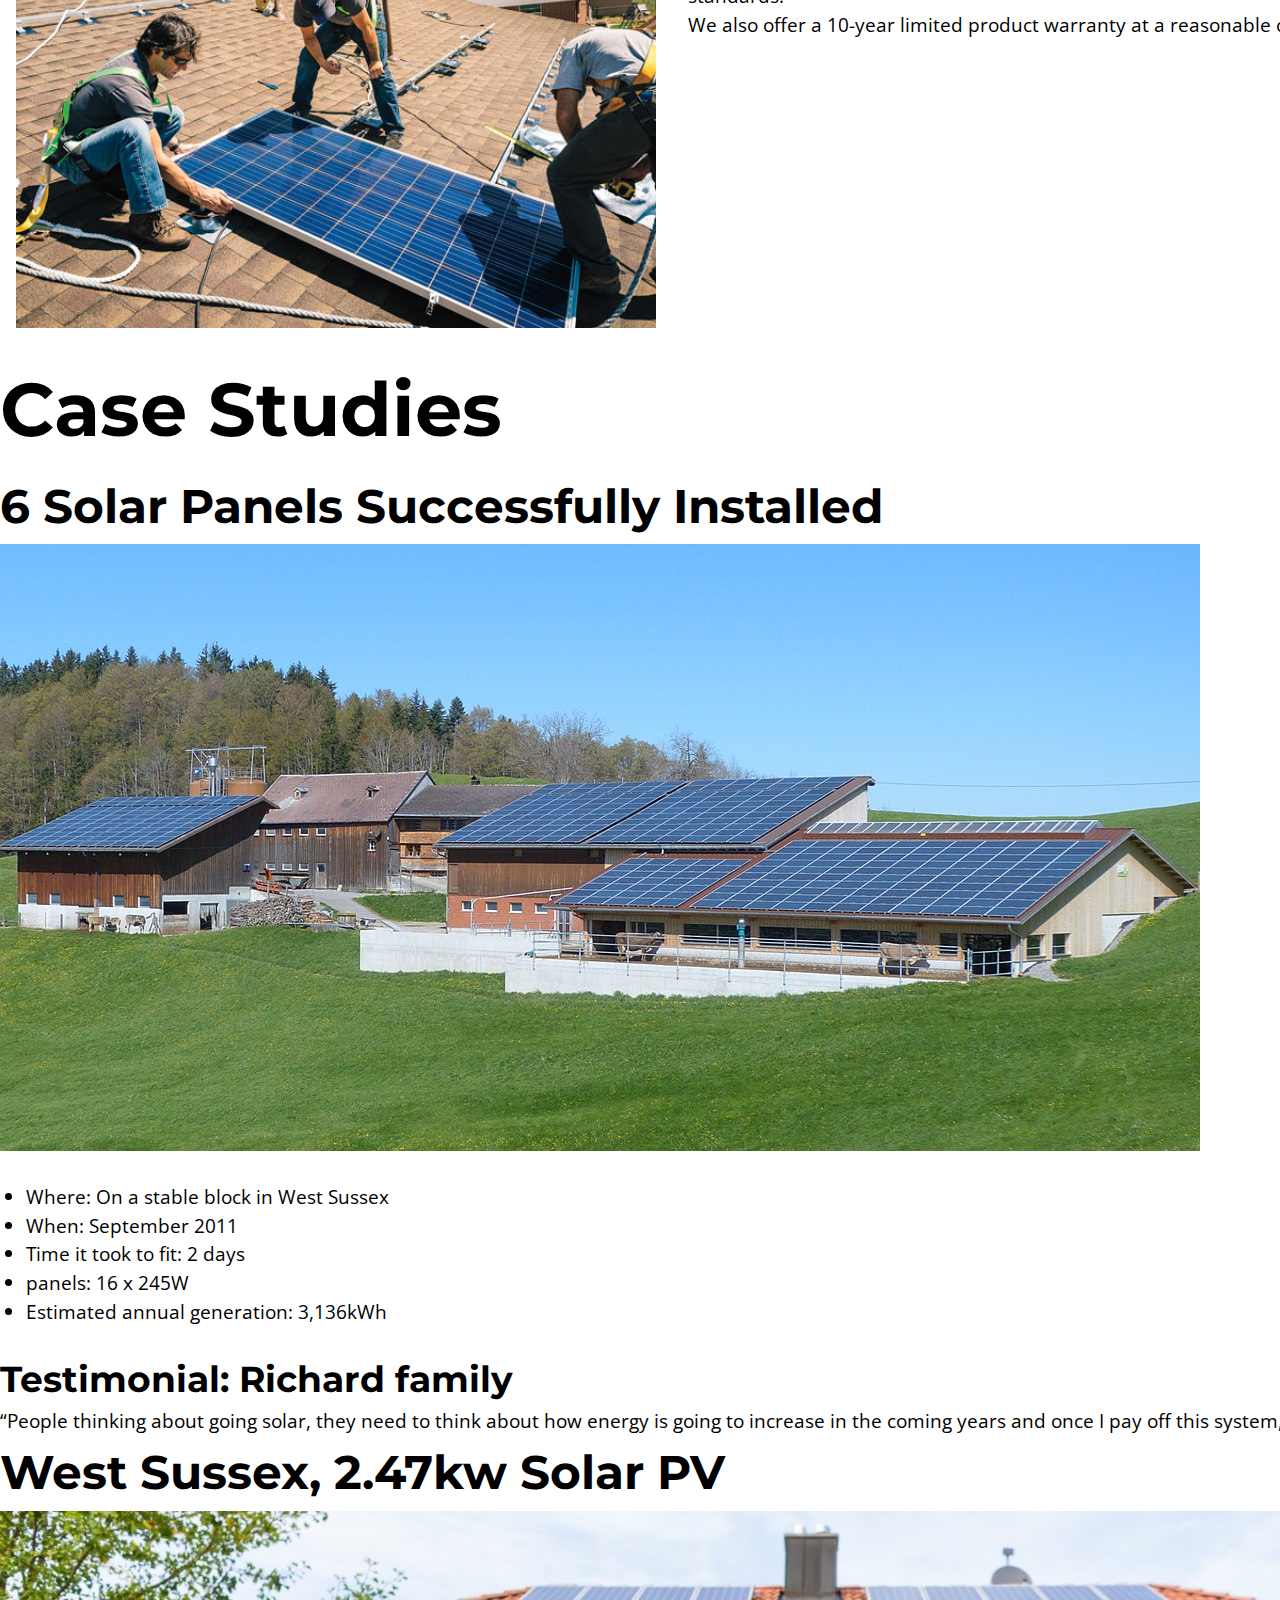
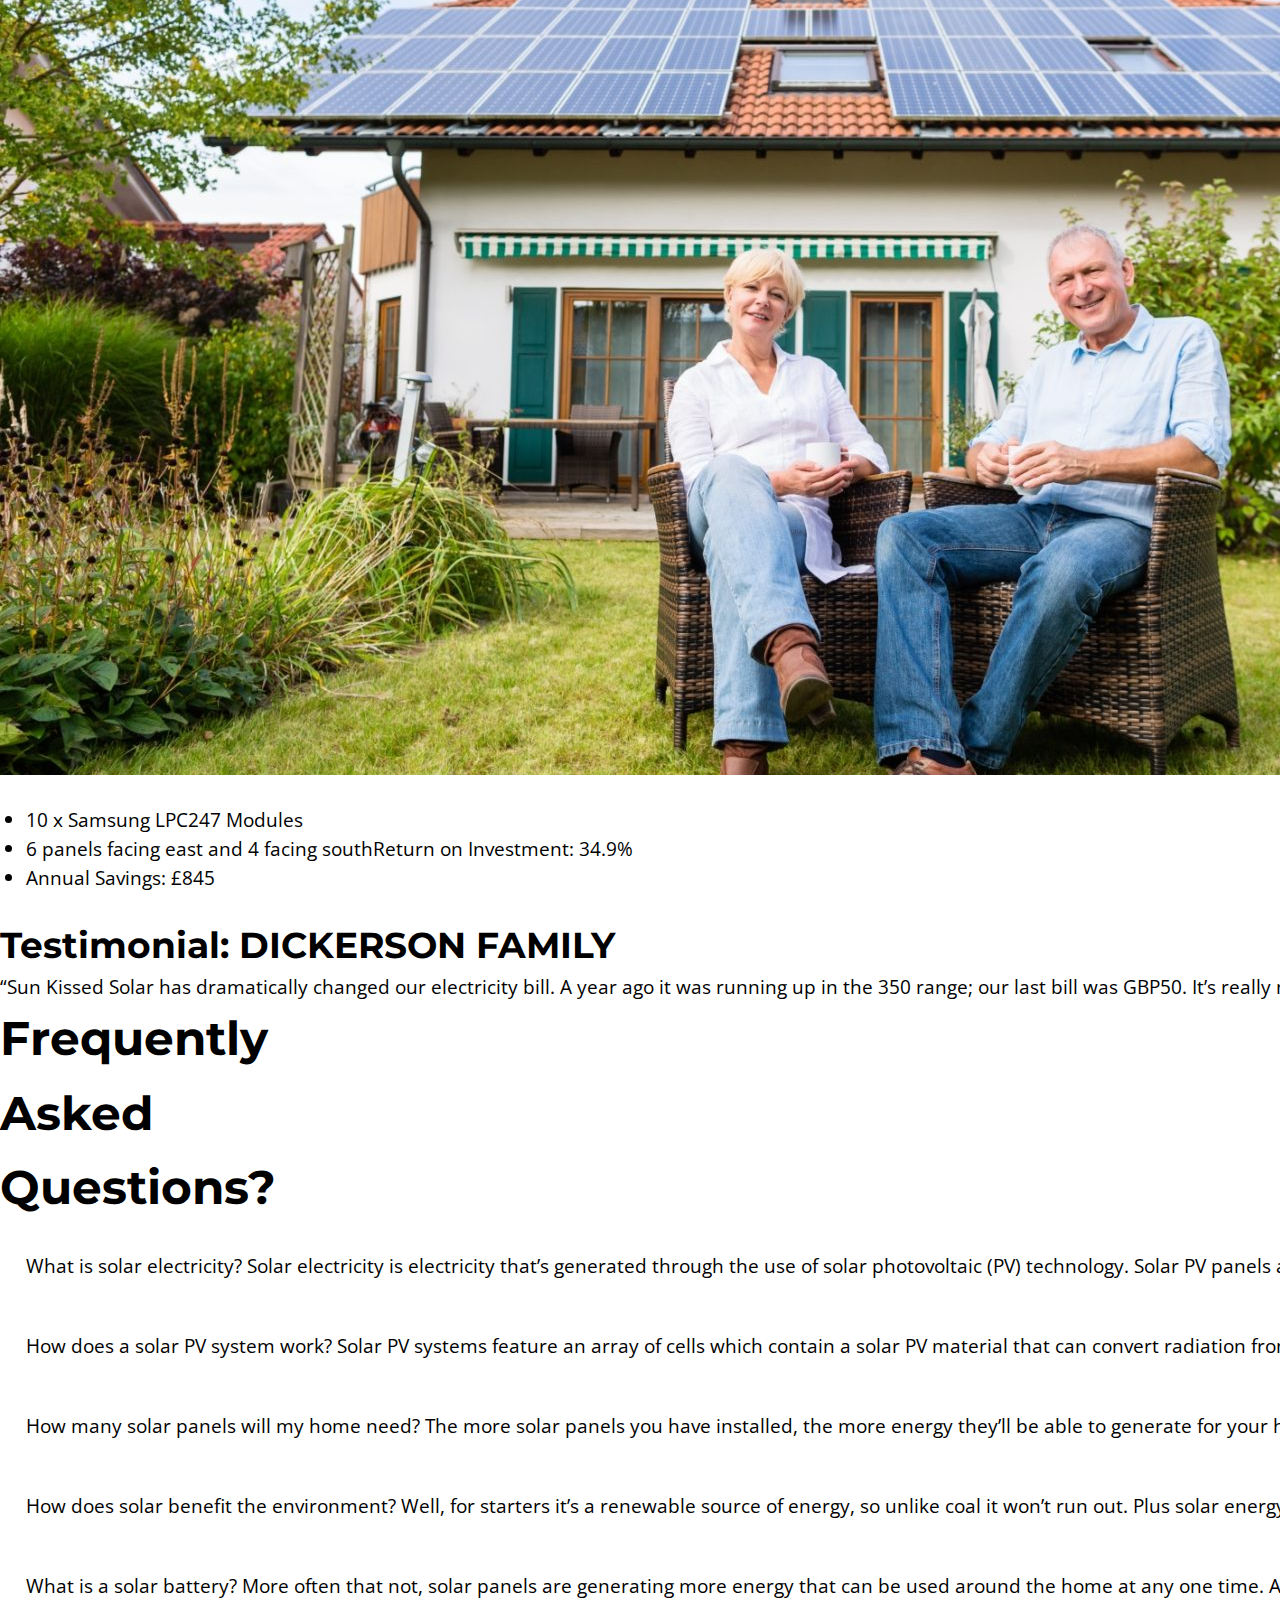
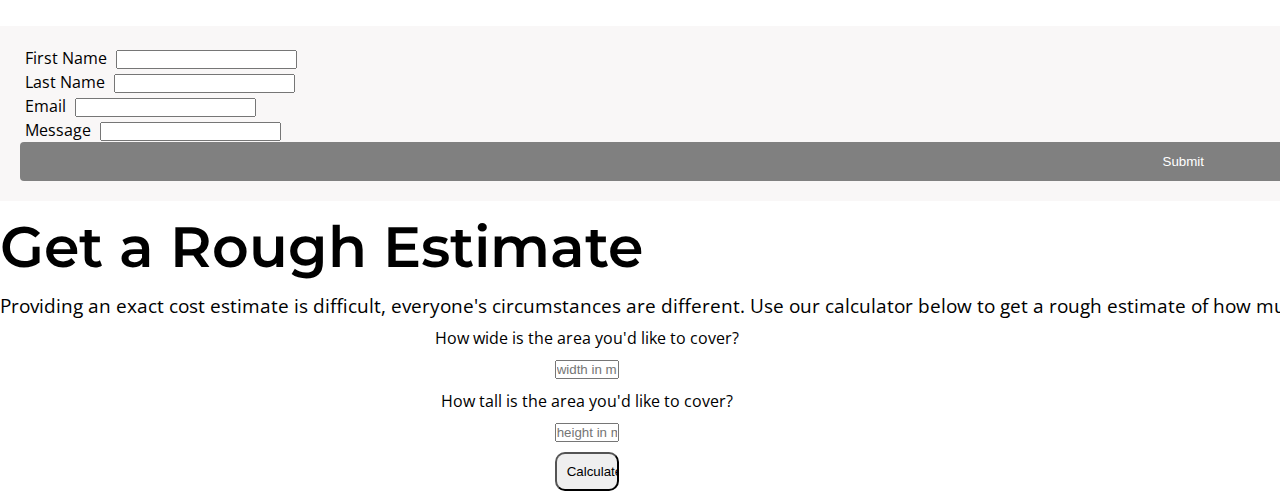
==== commit 2a9ff664: "Update4" ====
--- a/index.html
+++ b/index.html
@@ -59,8 +59,8 @@
 
     <!-- PRODUCTS AND SERVICES-->
 
+    <h2>Products & Services</h2>
       <div class="flex-row">
-        <h2>Products & Services</h2>
         <div class="productPicture1" id="productPicture1">
           <img src="solarpanel1.jpg" alt="Solar Panels"/>
         </div>
@@ -178,21 +178,18 @@
 
     <!-- CONTACT FORM: CHIA-->
     <div id="contact-form">
-
-        <h2>Contact form</h2>
-        <form action="" class="flex-column">
+        <form action="">
             <label for="firstname">First Name</label>
             <input type="text" name="firstname" id="firstname">
-    
+            <br>
             <label for="lastname">Last Name</label>
             <input type="text" name="lastname" id="lastname">
-            
+            <br>
             <label for="email">Email</label>
             <input type="text" name="email" id="email">
-            
+            <br>
             <label for="message">Message</label>
-            <textarea name="message" id="message" cols="30" rows="10" placeholder="Write your message here"></textarea>
-
+            <input type="text" name="message" id="message">
             <br>
             <button>Submit</button>
 
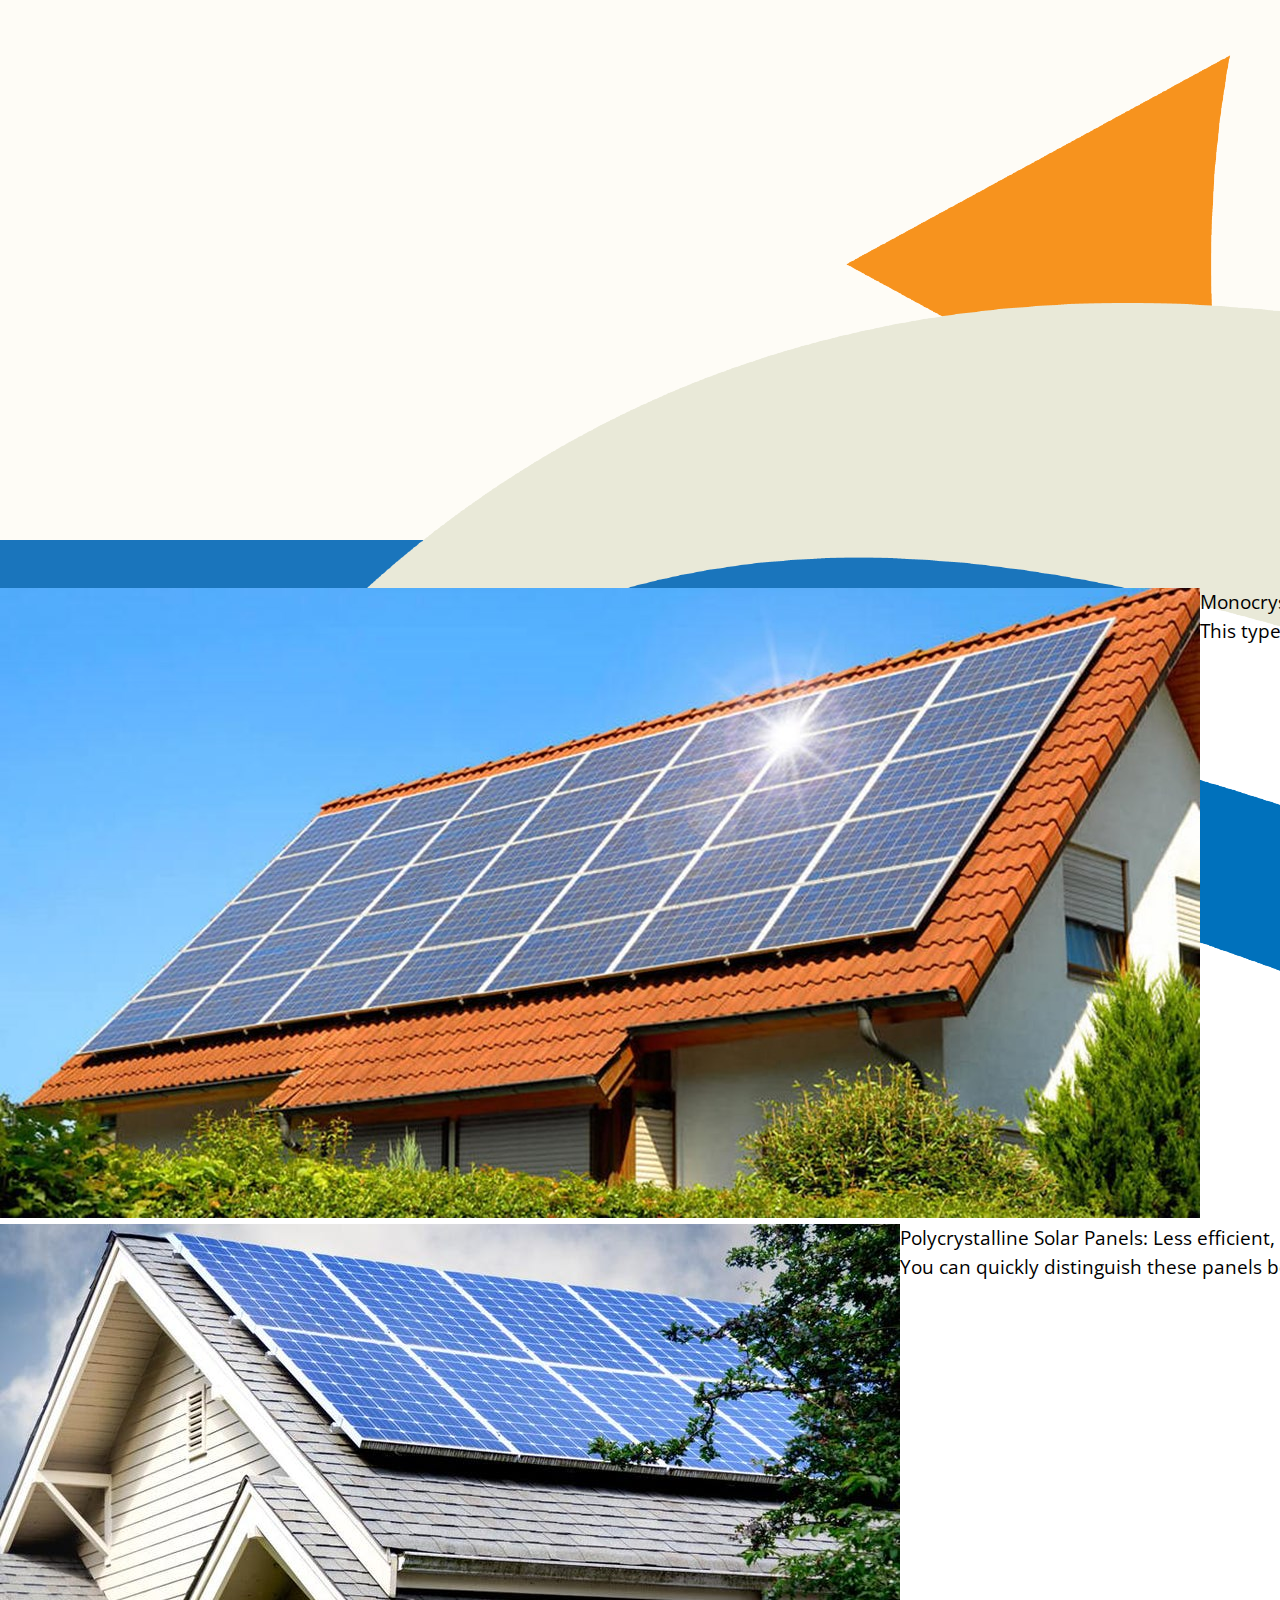
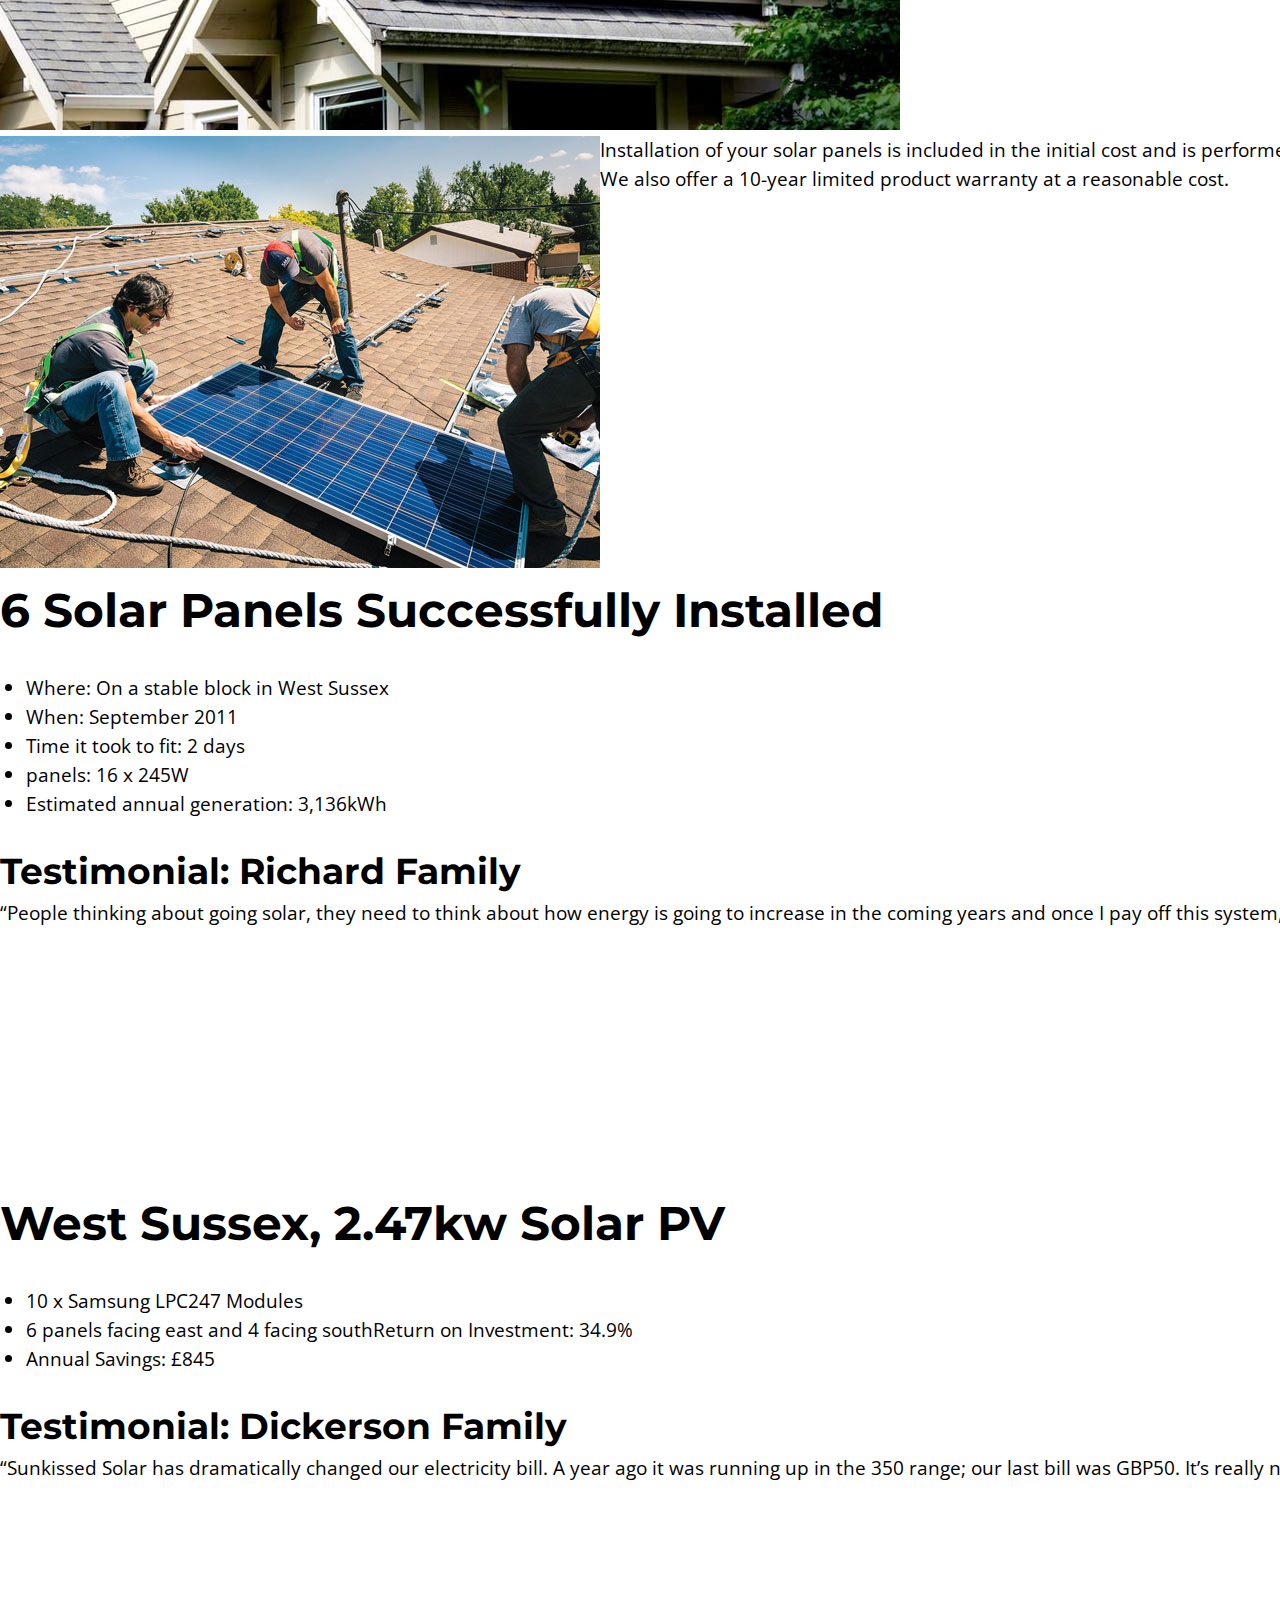
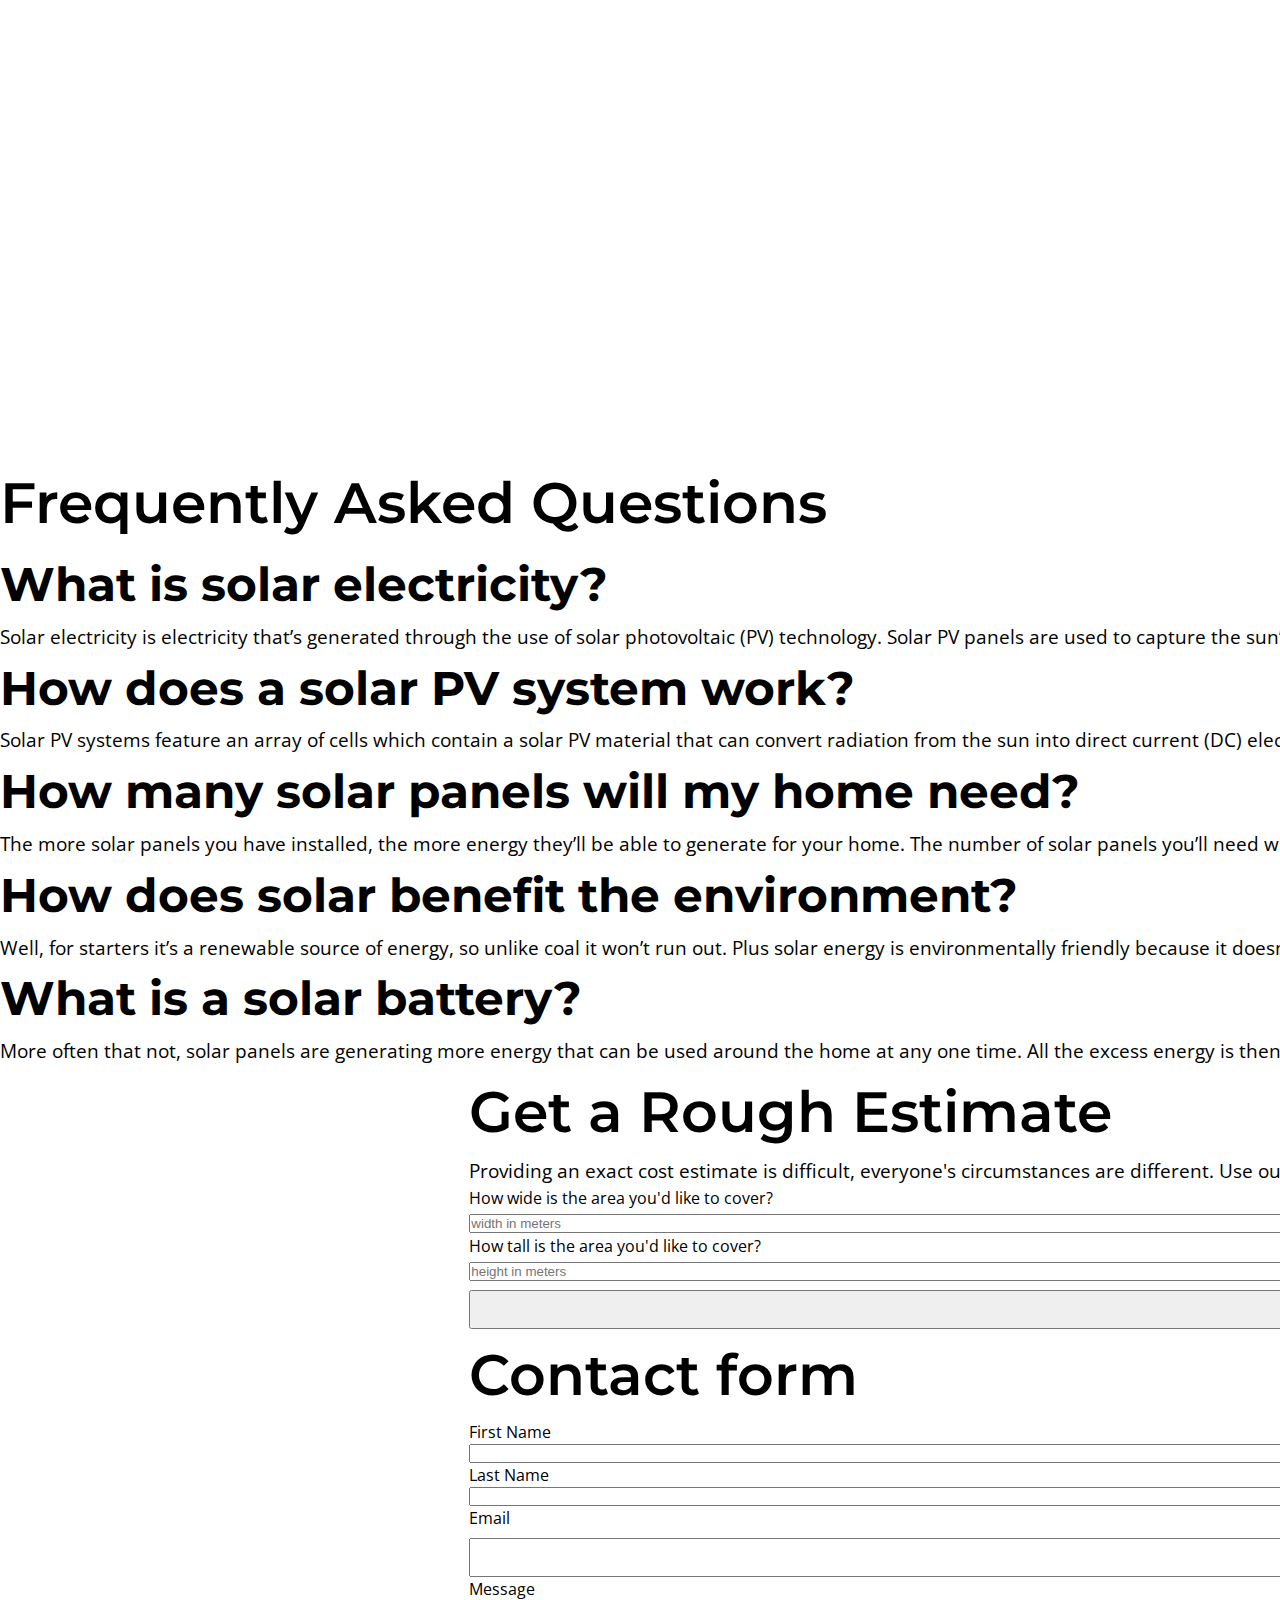
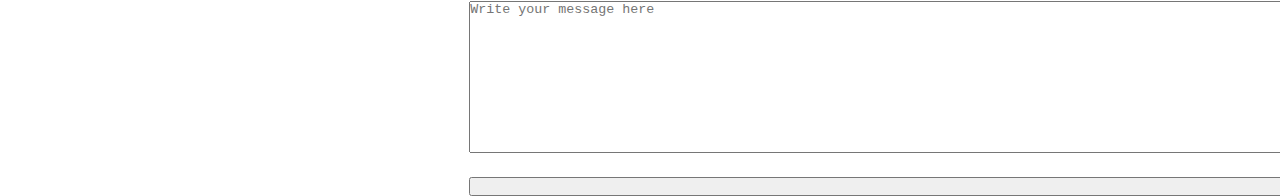
==== commit 217ae568: "Organise structure" ====
--- a/index.html
+++ b/index.html
@@ -56,166 +56,184 @@
         <span class="bar"></span>
       </div>
     </nav>
-
-    <!-- PRODUCTS AND SERVICES-->
-
-    <h2>Products & Services</h2>
-      <div class="flex-row">
-        <div class="productPicture1" id="productPicture1">
-          <img src="solarpanel1.jpg" alt="Solar Panels"/>
-        </div>
-        <div class="techSpecs2" id="techSpecs2">
+    <main>
+      <!-- PRODUCTS AND SERVICES: ALEX-->
+      <section class="products-services">
+        <article class="flex-row">
+        <!-- THIS IS COLUMN ONE -->
+          <section class="flex-column">
+          <figure>
+            <img class="hero-img" src="/imgs/solarpanel1.jpg" alt="Solar Panel">
+          </figure>
+          </section>
+          <!-- THIS IS COLUMN TWO -->
+          <section class="flex-column">
           <p>
-            Monocrystalline Solar Panels: Highly efficient in both power output and space. Built to last which means fewer repair and replacement costs. Costly.<br>
-            This type of solar panel is the purest one. You can easily recognise them from the uniform dark look. The silicon’s high purity causes this type of solar panel has one of the highest efficiency rates, with the newest ones reaching above 20%.
+          Monocrystalline Solar Panels: Highly efficient in both power output and space. Built to last which means fewer repair and replacement costs. Costly.<br>
+          This type of solar panel is the purest one. You can easily recognise them from the uniform dark look. The silicon’s high purity causes this type of solar panel has one of the highest efficiency rates, with the newest ones reaching above 20%.
           </p>
-        </div>
-      </div>
-
-      <div class="flex-row">
-      <div class="productPicture2" id="productPicture2">
-        <img src="solarpanel2.jpg" alt="Solar Panels"/>
-      </div>
-      <div class="techSpecs2" id="techSpecs2">
-        <p>
-          Polycrystalline Solar Panels: Less efficient, lower lifespan, and
-          sensitive to high temperatures. But much more cost efficient.<br />
-          You can quickly distinguish these panels because it has a blue,
-          speckled look. They are made by melting raw silicon, which is a faster
-          and cheaper process than that used for monocrystalline panels.
-        </p>
-      </div>
-      </div>
-
-      <div class="flex-row">
-      <div class="installationPicture1" id="installationPicture1">
-        <img src="solarpanel3.jpg" alt="Solar Panel Install" />
-      </div>
-      <div class="techSpecs3" id="techSpecs3">
-        <p>
-          Installation of your solar panels is included in the initial cost and
-          is performed by our MCS accredited solar panel installers. Our team of
-          experts will ensure your solar panels are installed to the highest
-          standard, following rigorous safety, health and environmental
-          standards.<br />
-          We also offer a 10-year limited product warranty at a reasonable cost.
-        </p>
-      </div>
-      </div>
-    </div>
-   
- 
+          </section>
+        </article>
+        <article class="flex-row">
+            <!-- THIS IS COLUMN ONE -->
+          <section class="flex-column">
+            <figure>
+              <img class="hero-img" src="/imgs/solarpanel2.jpg" alt="Solar Panel">
+            </figure>
+          </section>
+            <!-- THIS IS COLUMN TWO -->
+          <section class="flex-column">
+          <p>
+            Polycrystalline Solar Panels: Less efficient, lower lifespan, and
+            sensitive to high temperatures. But much more cost efficient.<br />
+            You can quickly distinguish these panels because it has a blue,
+            speckled look. They are made by melting raw silicon, which is a faster
+            and cheaper process than that used for monocrystalline panels.
+          </p>
+          </section>
+        </article>
+        <article class="flex-row">
+            <!-- THIS IS COLUMN ONE -->
+          <section class="flex-column">
+            <figure>
+              <img class="hero-img" src="/imgs/solarpanel3.jpg" alt="Solar Panel">
+            </figure>
+          </section>
+            <!-- THIS IS COLUMN TWO -->
+          <section class="flex-column">
+            <p>
+              Installation of your solar panels is included in the initial cost and
+              is performed by our MCS accredited solar panel installers. Our team of
+              experts will ensure your solar panels are installed to the highest
+              standard, following rigorous safety, health and environmental
+              standards.<br />
+              We also offer a 10-year limited product warranty at a reasonable cost.
+            </p>
+          </section>
+        </article>
+      </section>
 
     <!-- CASE STUDIES: ZHUO -->
-<div id="csContainer">
-        <h1>Case Studies</h1>
-            <div class="case1">
-            <h3>
-                6 Solar Panels Successfully Installed
-            </h3>
-            <div class="img1">
-            <img src="Barns-with-Solar-Panels.jpg">
-            </div>
-            <div> 
-        
-            <ul>
-                <li>Where: On a stable block in West Sussex</li>
-                <li>When: September 2011</li>
-                <li>Time it took to fit: 2 days</li>
-                <li>panels: 16 x 245W</li>
-                <li>Estimated annual generation: 3,136kWh</li>
-            </ul>
-            </div>
-            <div>
-                <h4>Testimonial: Richard family</h4> 
-                <p>“People thinking about going solar, they need to think about how energy is going to increase in  the coming years and once I pay off this system, that’s it. I’ll just be paying the minimum on my electricity. Instead of paying our electricity bill, we’re paying for our solar system. "</p>
-            </div>
-            </div>
-
-            <div class="case2">
-                <h3>
-                West Sussex, 2.47kw Solar PV 
-                </h3>
-                <div class="img2"> 
-                    <img src="happyOldCouple.jpg">
-                <ul>
-                    <li>10 x Samsung LPC247 Modules</li>
-                    <li>6 panels facing east and 4 facing south</div<li>Return on Investment: 34.9%</li>
-                    <li>Annual Savings: £845</li>
-                </ul>
-                <div>
-                    <h4>Testimonial: DICKERSON FAMILY</h4>
-                    <p>“Sun Kissed Solar has dramatically changed our electricity bill. A year ago it was running up in the 350 range; our last bill was GBP50. It’s really nice to see that I’m making money.”</p>
-                    
+    <section class="products-services">
+      <article class="flex-row">
+      <!-- THIS IS COLUMN ONE -->
+      <section class="flex-column">
+        <h3>6 Solar Panels Successfully Installed</h3>
+        <ul>
+          <li>Where: On a stable block in West Sussex</li>
+          <li>When: September 2011</li>
+          <li>Time it took to fit: 2 days</li>
+          <li>panels: 16 x 245W</li>
+          <li>Estimated annual generation: 3,136kWh</li>
+        </ul>
+        <h4>Testimonial: Richard Family</h4>
+        <p>
+          “People thinking about going solar, they need to think about how energy is going to increase in  the coming years and once I pay off this system, that’s it. I’ll just be paying the minimum on my electricity. Instead of paying our electricity bill, we’re paying for our solar system."
+        </p>
+        </section>
+        <!-- THIS IS COLUMN TWO -->
+        <section class="flex-column">
+          <figure>
+            <img class="hero-img" src="/imgs/Barns-with-Solar-Panels.jpg" alt="Barns with solar panels">
+          </figure>
+          </section>
+      </article>
+      <article class="flex-row">
+        <!-- THIS IS COLUMN ONE -->
+        <section class="flex-column">
+          <h3>West Sussex, 2.47kw Solar PV</h3>
+          <ul>
+            <li>10 x Samsung LPC247 Modules</li>
+            <li>6 panels facing east and 4 facing south</div<li>Return on Investment: 34.9%</li>
+            <li>Annual Savings: £845</li>
+          </ul>
+          <h4>Testimonial: Dickerson Family</h4>
+          <p>
+            “Sunkissed Solar has dramatically changed our electricity bill. A year ago it was running up in the 350 range; our last bill was GBP50. It’s really nice to see that I’m making money.”
+          </p>
+        </section>
+          <!-- THIS IS COLUMN TWO -->
+          <section class="flex-column">
+            <figure>
+              <img class="hero-img" src="/imgs/happyOldCouple.jpg" alt="Happy couple">
+            </figure>
+          </section>
+        </article>
+    </section>
+</main>
+
+          
     <!-- FAQ: SHAUN -->
-    <div class="faq">
-
-        <h3>Frequently <br>
-            Asked <br>
-             Questions?</h3>
-             <div>
-                <p>
-                    <ul> What is solar electricity?
-Solar electricity is electricity that’s generated through the use of solar photovoltaic (PV) technology. Solar PV panels are used to capture the sun’s free and clean renewable energy, turning it into electricity.</ul>
-
-<ul> How does a solar PV system work?
-Solar PV systems feature an array of cells which contain a solar PV material that can convert radiation from the sun into direct current (DC) electricity. The electricity that is generated can be used to provide power for lighting and electrical equipment around the home.</ul>
-
-<ul> How many solar panels will my home need?
-The more solar panels you have installed, the more energy they’ll be able to generate for your home. The number of solar panels you’ll need will depend on your energy usage, the number of people in your home and the size of your property. Smaller homes might need a 1kW system, with roof space for 8+ square metres of solar panels, while higher demand can be met with a 4kW system, but that would need 25+ square metres of space on your roof.</ul>
-
-<ul> How does solar benefit the environment?
-Well, for starters it’s a renewable source of energy, so unlike coal it won’t run out. Plus solar energy is environmentally friendly because it doesn’t generate green house gases. Renewable energy technologies will help you reduce your carbon footprint, meaning you’ll personally be doing your bit for the environment.</ul>
-
-<ul> What is a solar battery?
-More often that not, solar panels are generating more energy that can be used around the home at any one time. All the excess energy is then sent to the electricity grid, meaning that you’re losing out on energy being generated by your panels. By including a solar battery as part of your solar PV system, you can hold onto the unused energy to use during the night when your solar panels aren’t generating any energy.</ul>
-                </p>
-             </div>
-
-    </div>
-
+
+    <article class="flex-row faq">
+      <h2>Frequently Asked Questions</h2>
+      <section>
+        <h3>What is solar electricity?</h3>
+        <p>
+          Solar electricity is electricity that’s generated through the use of solar photovoltaic (PV) technology. Solar PV panels are used to capture the sun’s free and clean renewable energy, turning it into electricity.
+        </p>
+
+        <h3>How does a solar PV system work?</h3>
+        <p>
+          Solar PV systems feature an array of cells which contain a solar PV material that can convert radiation from the sun into direct current (DC) electricity. The electricity that is generated can be used to provide power for lighting and electrical equipment around the home.
+        </p>
+
+        <h3>How many solar panels will my home need?</h3>
+        <p>
+          The more solar panels you have installed, the more energy they’ll be able to generate for your home. The number of solar panels you’ll need will depend on your energy usage, the number of people in your home and the size of your property. Smaller homes might need a 1kW system, with roof space for 8+ square metres of solar panels, while higher demand can be met with a 4kW system, but that would need 25+ square metres of space on your roof.
+        </p>
+        <h3>How does solar benefit the environment?</h3>
+        <p>
+          Well, for starters it’s a renewable source of energy, so unlike coal it won’t run out. Plus solar energy is environmentally friendly because it doesn’t generate green house gases. Renewable energy technologies will help you reduce your carbon footprint, meaning you’ll personally be doing your bit for the environment.
+        </p>
+        <h3>What is a solar battery?</h3>
+        <p>
+          More often that not, solar panels are generating more energy that can be used around the home at any one time. All the excess energy is then sent to the electricity grid, meaning that you’re losing out on energy being generated by your panels. By including a solar battery as part of your solar PV system, you can hold onto the unused energy to use during the night when your solar panels aren’t generating any energy.
+        </p>
+      </section>
+    </article>
     <!-- QUOTE CALCULATOR: NOAH -->
+<article class="flex-row quote-calculator">
+  <section id="quotecalculator" class="flex-column calculator">
+    <h2>Get a Rough Estimate</h2>
+    <p>Providing an exact cost estimate is difficult, everyone's circumstances are different. Use our calculator below to get a rough estimate of how much a solar set-up might cost.</p>
+    <form action="#" id="form">
+      <label for="spaceWidth">How wide is the area you'd like to cover?</label>
+      <input type="text" id="spaceWidth" placeholder="width in meters">
+      <label for="spaceHeight">How tall is the area you'd like to cover?</label>
+      <input type="text" id="spaceHeight" placeholder="height in meters">
+      <input type="submit" value="Calculate!" id="calculate">
+      <section>
+        <p id="output">
+          <!-- Calculator output here -->
+        </p>
+    </form>
+  </section>
+</article>
 
     <!-- CONTACT FORM: CHIA-->
-    <div id="contact-form">
-        <form action="">
-            <label for="firstname">First Name</label>
-            <input type="text" name="firstname" id="firstname">
-            <br>
-            <label for="lastname">Last Name</label>
-            <input type="text" name="lastname" id="lastname">
-            <br>
-            <label for="email">Email</label>
-            <input type="text" name="email" id="email">
-            <br>
-            <label for="message">Message</label>
-            <input type="text" name="message" id="message">
-            <br>
-            <button>Submit</button>
-
-        </form>
-
-    </div>
-
-    <!-- External JS -->
+    <article class="flex-row contact">
+      <section id="contact-form" class="flex-column">
+        <h2>Contact form</h2>
+        <form action="" class="flex-column">
+          <label for="firstname">First Name</label>
+          <input type="text" name="firstname" id="firstname">
+  
+          <label for="lastname">Last Name</label>
+          <input type="text" name="lastname" id="lastname">
+          
+          <label for="email">Email</label>
+          <input type="text" name="email" id="email">
+          
+          <label for="message">Message</label>
+          <textarea name="message" id="message" cols="30" rows="10" placeholder="Write your message here"></textarea>
+
+          <br>
+          <button>Submit</button>
+          </form>
+      </section>
+    </article>
+    <!-- External JS -->  
     <script src="/js/script.js"></script>
-  
-
-    <div id="quoteCalculator">
-        <h2>Get a Rough Estimate</h2>
-        <p>Providing an exact cost estimate is difficult, everyone's circumstances are different. Use our calculator below to get a rough estimate of how much a solar set-up might cost.</p>
-        <form action="#" id="form">
-            <label for="spaceWidth">How wide is the area you'd like to cover?</label>
-            <input type="text" id="spaceWidth" placeholder="width in meters">
-            <label for="spaceHeight">How tall is the area you'd like to cover?</label>
-            <input type="text" id="spaceHeight" placeholder="height in meters">
-            <input type="submit" value="Calculate!" id="calculate">
-        </form>
-        <div>
-            <p id="output"></p>
-
-        </div>
-    </div>
-    <script src="./quoteCalculator/quoteCalculator.js"></script>
 </body>
 </html>
--- a/css/styles.css
+++ b/css/styles.css
@@ -131,84 +131,101 @@
   
 
 /* PRODUCTS AND SERVICES STYLES */
-.productPicture1 {
-    width: 40em;
-    height: auto;
-    margin: 1em;
-    
-}
-
-.productPicture1 img {
-    width: 100%;
-    height: auto;
-    
-}
-
-.techSpecs1 {
-    width: 40em;
-    height: auto;
-    margin: 1em;
-}
-
-.productPicture2 {
-    width: 40em;
-    height: auto;
-    margin: 1em;
-}
-
-.productPicture2 img {
-    width: 100%;
-    height: auto;
-}
-
-.techSpecs2 {
-    width: 40em;
-    height: auto;
-    margin: 1em;
-}
-
-.installationPicture1 {
-    width: 40em;
-    height: auto;
-    margin: 1em;
-}
-
-.installationPicture1 img {
-    width: 100%;
-    height: auto;
-}
-
-.techSpecs3 {
-    width: 40em;
-    height: auto;
-    margin: 1em;
-}
+
+
+
+/* Setting up the responsive Grid container - auto-fit + minmax() */
+/* .products {
+  display: grid;
+  grid-template-columns: repeat(auto-fit, minmax(400px, 1fr));
+  gap: 2em;
+  margin: 2em;
+} */
+
+.products {
+  gap: 2em;
+}
+
+/* Grid inside grid - album cards also use grid for layout setup */
+.product__item {
+  display: grid;
+  grid-template-columns: 300px 1fr;
+  gap: 1.5em;
+  align-items: stretch;
+  justify-content: center;
+  width: fit-content;
+  border: 2px solid red;
+}
+
+.product__desc {
+  box-sizing: border-box;
+  word-wrap: break-word;
+  max-width: 600px;
+}
+
+/* Important step - image will spill over the container if width is not declared explicitly */
+.product__img {
+  width: 100%;
+}
+
 
 /* CASE STUDIES STYLES */
 
 
 /* FAQ STYLES */
 
+.faq {
+  flex-wrap: wrap;
+}
+
 
 /* QUOTE CALCULATOR STYLES */
 
+.quote-calculator {
+  flex-wrap: wrap;
+  align-items: center;
+  justify-content: center;
+}
+
+.calculator {
+  width: 80%;
+}
+
+.calculator form input {
+  width: 100%;
+}
+
+.calculator form input:last-of-type {
+  padding: 10px;
+  margin-top: 8px;
+}
 
 /* CONTACT FORM STYLES */
 
+
+.contact {
+  flex-wrap: wrap;
+  align-items: center;
+  justify-content: center;
+}
+
 #contact-form {
-    background-color: rgba(248, 245, 245, 0.817);
-    padding: 20px 20px;
-}
-
-
-#contact-form button {
-    width: 50%;
-    align-self: center;
-    background-color: gray;
-    color: white;
-    padding: 12px 20px;
-    border: none;
-    border-radius: 4px;
-    cursor: pointer;
-}
-
+  width: 80%;
+}
+
+#contact-form form input {
+  width: 100%;
+}
+
+#contact-form form input:last-of-type {
+  padding: 10px;
+  margin-top: 8px;
+}
+
+
+/* SCREEN SIZES 700px AND ABOVE */
+@media (min-width: 700px) {
+  .products-services {
+    flex-wrap: nowrap;
+  }
+}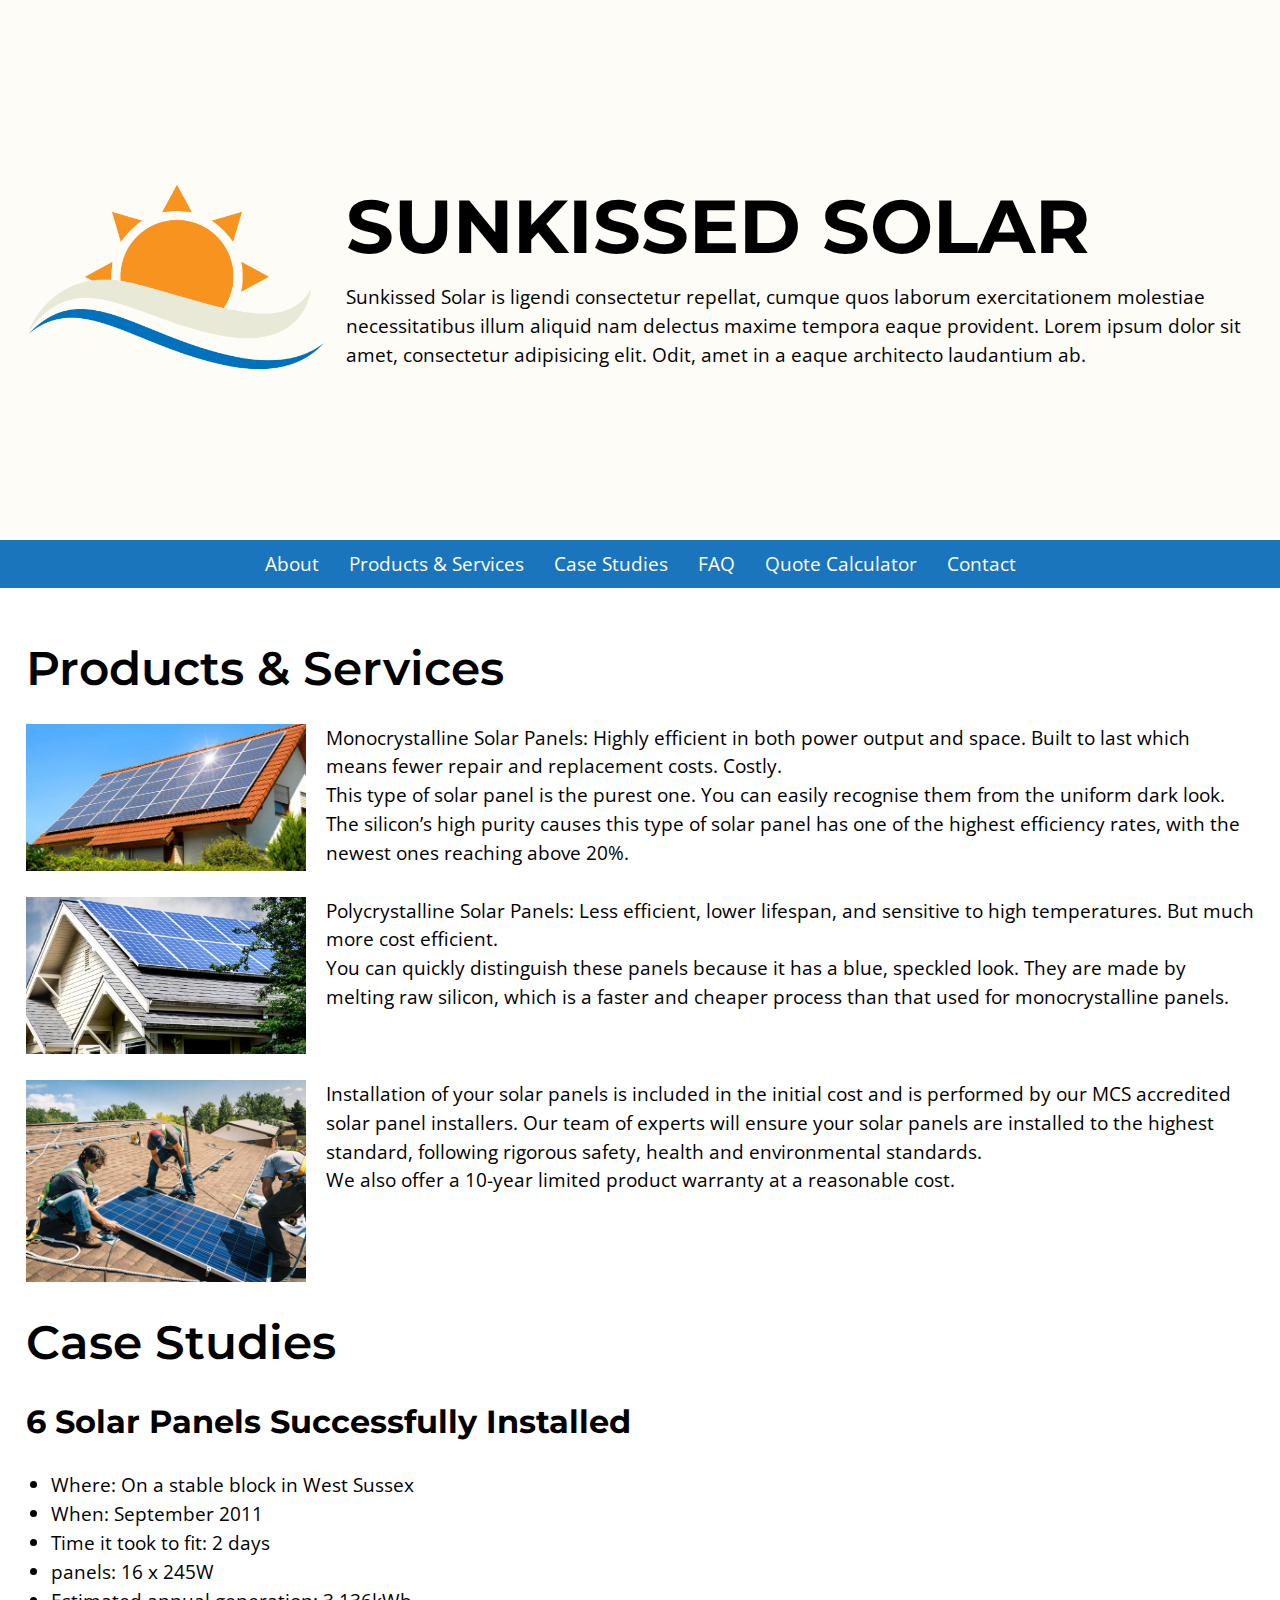
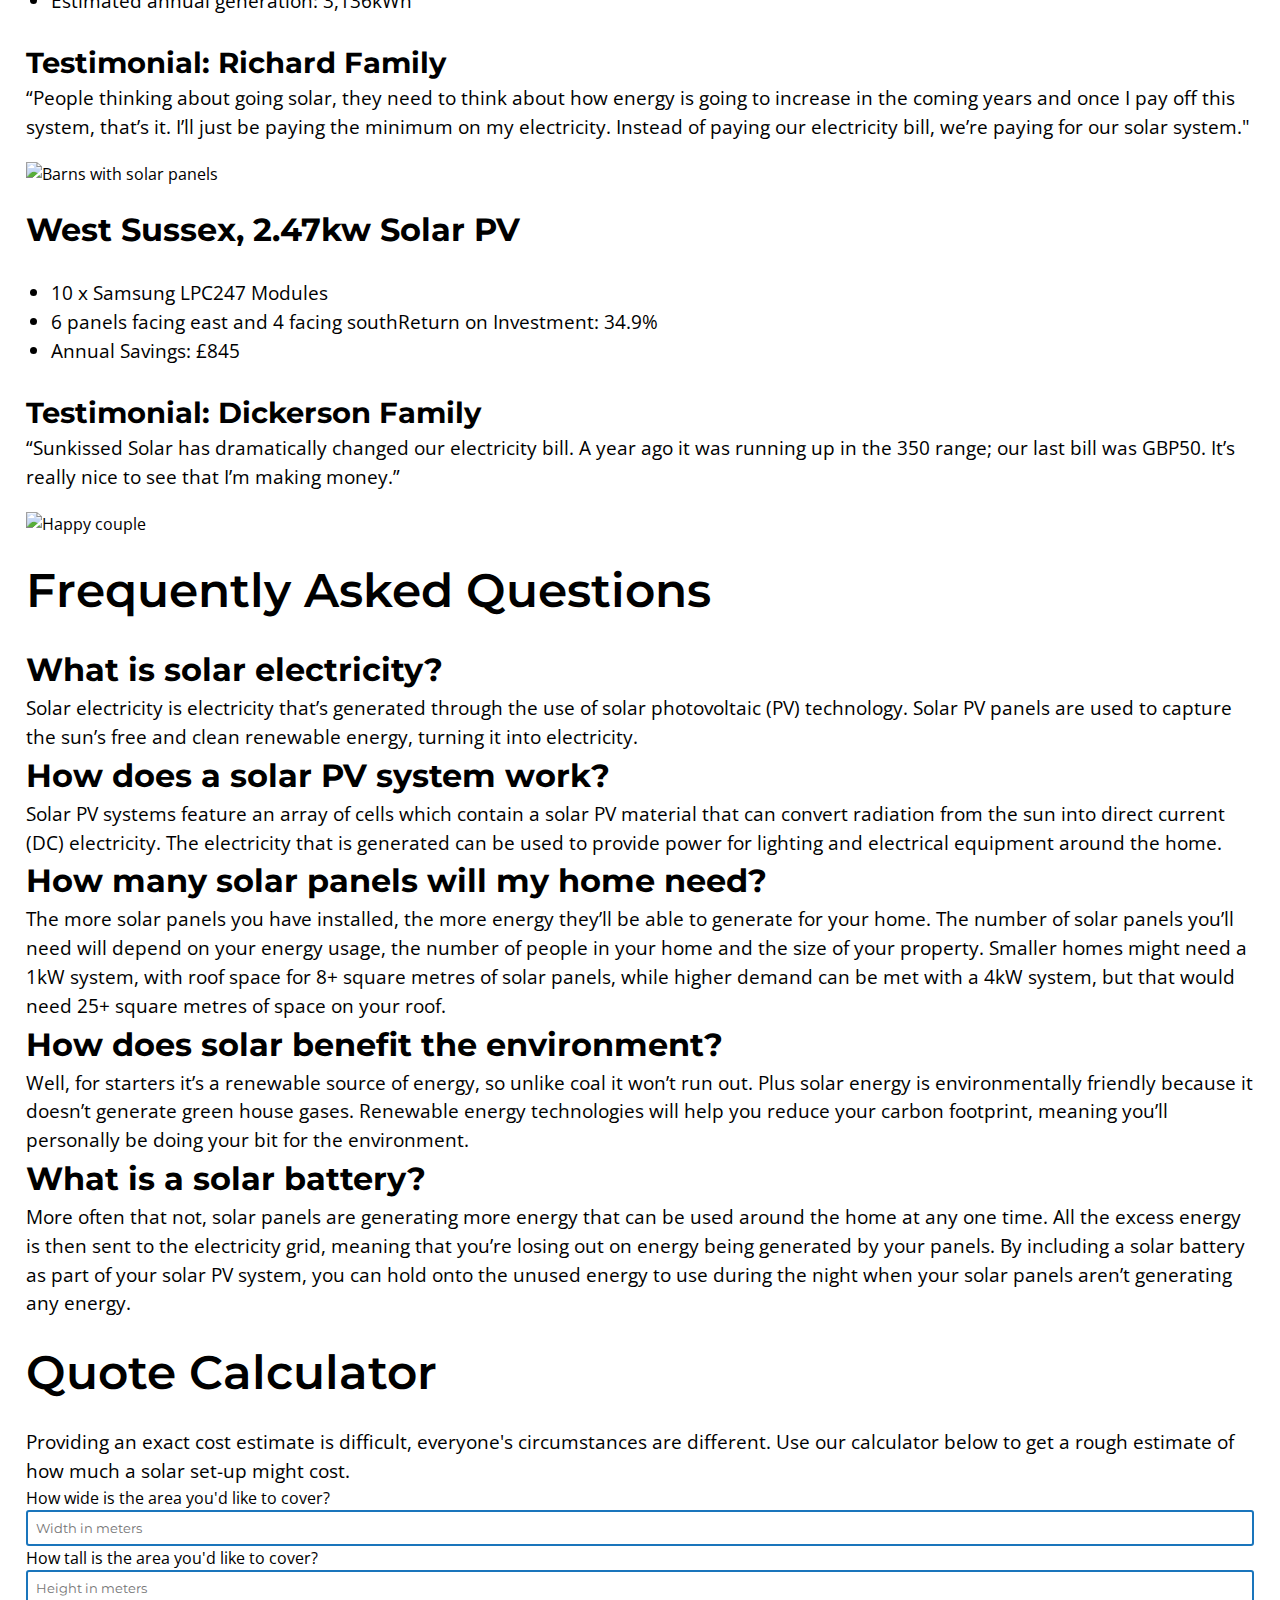
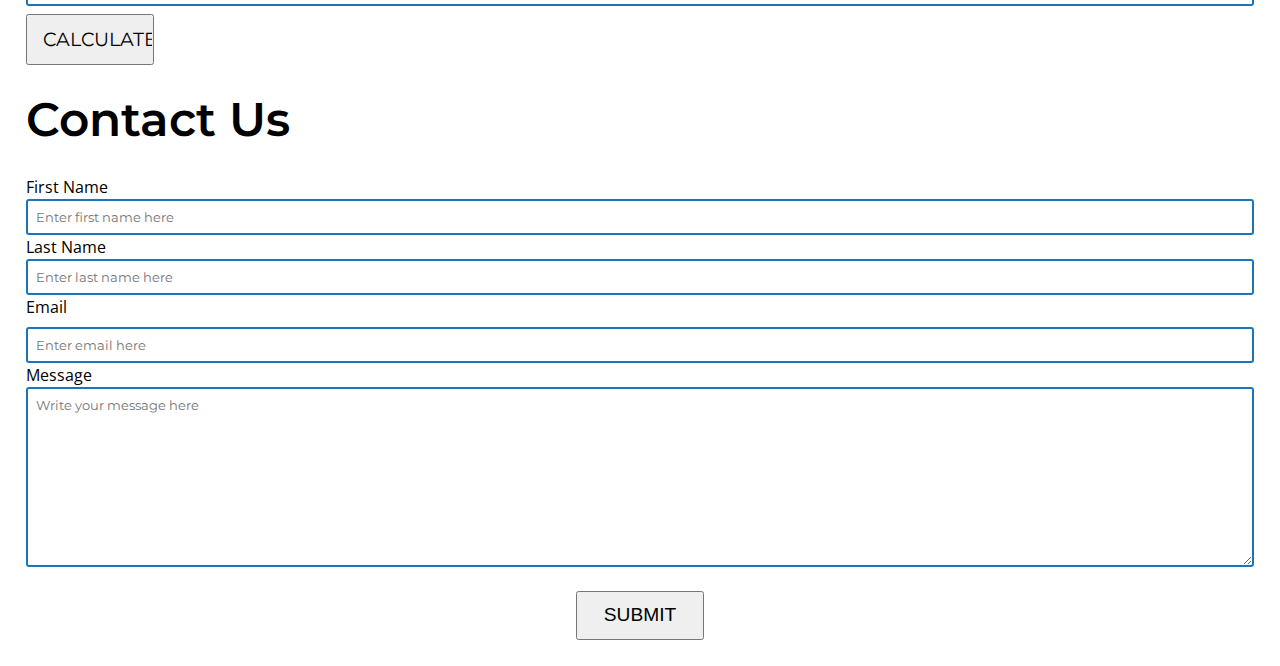
==== commit 733b3f12: "Add form input styles" ====
--- a/index.html
+++ b/index.html
@@ -8,13 +8,12 @@
     <!-- External stylesheet -->
     <link rel="stylesheet" href="/css/main.css">
     <link rel="stylesheet" href="/css/styles.css">
-    <link rel="stylesheet" href="./quoteCalculator/quoteCalculator.css">
     <title>Sunkissed Solar</title>
 </head>
 <body class="content">
     <!-- HERO AND NAV: TALIHA -->
     <!--  HEADER -->
-    <header class="flex-row hero-header">
+    <header class="flex hero-header">
         <!-- THIS IS COLUMN ONE -->
         <section class="flex-column">
             <article>
@@ -29,8 +28,8 @@
             </p>
         </hgroup>
     </header>
-    <nav class="navbar flex-row" id="navbar">
-      <ul class="nav-menu flex-row">
+    <nav class="navbar flex" id="navbar">
+      <ul class="nav-menu flex">
         <li class="nav-item">
               <a href="#" class="nav-link">About</a>
         </li>
@@ -59,11 +58,12 @@
     <main>
       <!-- PRODUCTS AND SERVICES: ALEX-->
       <section class="products-services">
-        <article class="flex-row">
+        <h2>Products & Services</h2>
+        <article class="flex">
         <!-- THIS IS COLUMN ONE -->
           <section class="flex-column">
           <figure>
-            <img class="hero-img" src="/imgs/solarpanel1.jpg" alt="Solar Panel">
+            <img class="products-services__img" src="/imgs/solarpanel1.jpg" alt="Solar Panel">
           </figure>
           </section>
           <!-- THIS IS COLUMN TWO -->
@@ -74,11 +74,11 @@
           </p>
           </section>
         </article>
-        <article class="flex-row">
+        <article class="flex">
             <!-- THIS IS COLUMN ONE -->
           <section class="flex-column">
             <figure>
-              <img class="hero-img" src="/imgs/solarpanel2.jpg" alt="Solar Panel">
+              <img class="products-services__img" src="/imgs/solarpanel2.jpg" alt="Solar Panel">
             </figure>
           </section>
             <!-- THIS IS COLUMN TWO -->
@@ -92,11 +92,11 @@
           </p>
           </section>
         </article>
-        <article class="flex-row">
+        <article class="flex">
             <!-- THIS IS COLUMN ONE -->
           <section class="flex-column">
             <figure>
-              <img class="hero-img" src="/imgs/solarpanel3.jpg" alt="Solar Panel">
+              <img class="products-services__img" src="/imgs/solarpanel3.jpg" alt="Solar Panel">
             </figure>
           </section>
             <!-- THIS IS COLUMN TWO -->
@@ -114,7 +114,8 @@
       </section>
 
     <!-- CASE STUDIES: ZHUO -->
-    <section class="products-services">
+    <section class="case-studies">
+      <h2>Case Studies</h2>
       <article class="flex-row">
       <!-- THIS IS COLUMN ONE -->
       <section class="flex-column">
@@ -134,7 +135,7 @@
         <!-- THIS IS COLUMN TWO -->
         <section class="flex-column">
           <figure>
-            <img class="hero-img" src="/imgs/Barns-with-Solar-Panels.jpg" alt="Barns with solar panels">
+            <img class="case-studies__img" src="/imgs/barns.jpg" alt="Barns with solar panels">
           </figure>
           </section>
       </article>
@@ -155,18 +156,16 @@
           <!-- THIS IS COLUMN TWO -->
           <section class="flex-column">
             <figure>
-              <img class="hero-img" src="/imgs/happyOldCouple.jpg" alt="Happy couple">
+              <img class="case-studies__img" src="/imgs/happycouple.jpg" alt="Happy couple">
             </figure>
           </section>
         </article>
     </section>
-</main>
-
-          
+    
     <!-- FAQ: SHAUN -->
-
-    <article class="flex-row faq">
+    <section class="faq">
       <h2>Frequently Asked Questions</h2>
+    <article class="flex-row">
       <section>
         <h3>What is solar electricity?</h3>
         <p>
@@ -192,48 +191,54 @@
         </p>
       </section>
     </article>
+  </section>
+
     <!-- QUOTE CALCULATOR: NOAH -->
-<article class="flex-row quote-calculator">
-  <section id="quotecalculator" class="flex-column calculator">
-    <h2>Get a Rough Estimate</h2>
-    <p>Providing an exact cost estimate is difficult, everyone's circumstances are different. Use our calculator below to get a rough estimate of how much a solar set-up might cost.</p>
-    <form action="#" id="form">
-      <label for="spaceWidth">How wide is the area you'd like to cover?</label>
-      <input type="text" id="spaceWidth" placeholder="width in meters">
-      <label for="spaceHeight">How tall is the area you'd like to cover?</label>
-      <input type="text" id="spaceHeight" placeholder="height in meters">
-      <input type="submit" value="Calculate!" id="calculate">
-      <section>
-        <p id="output">
-          <!-- Calculator output here -->
-        </p>
-    </form>
+  <section class="quote-calculator">
+      <h2>Quote Calculator</h2>
+      <article class="flex-row">
+        <section id="quotecalculator" class="flex-column calculator">
+          <p>Providing an exact cost estimate is difficult, everyone's circumstances are different. Use our calculator below to get a rough estimate of how much a solar set-up might cost.</p>
+          <form action="#" id="form">
+            <label for="spaceWidth">How wide is the area you'd like to cover?</label>
+            <input type="text" id="spaceWidth" placeholder="Width in meters">
+            <label for="spaceHeight">How tall is the area you'd like to cover?</label>
+            <input type="text" id="spaceHeight" placeholder="Height in meters">
+            <input type="submit" value="Calculate" id="calculate" class="btn">
+              <p id="output">
+                <!-- Calculator output here -->
+              </p>
+          </form>
+        </section>
+      </article>
   </section>
-</article>
-
-    <!-- CONTACT FORM: CHIA-->
-    <article class="flex-row contact">
+
+  <!-- CONTACT FORM: CHIA-->
+  <section class="contact">
+    <h2>Contact Us</h2>
+    <article class="flex-row">
       <section id="contact-form" class="flex-column">
-        <h2>Contact form</h2>
         <form action="" class="flex-column">
           <label for="firstname">First Name</label>
-          <input type="text" name="firstname" id="firstname">
+          <input type="text" name="firstname" id="firstname" placeholder="Enter first name here">
   
           <label for="lastname">Last Name</label>
-          <input type="text" name="lastname" id="lastname">
+          <input type="text" name="lastname" id="lastname" placeholder="Enter last name here">
           
           <label for="email">Email</label>
-          <input type="text" name="email" id="email">
+          <input type="text" name="email" id="email" placeholder="Enter email here">
           
           <label for="message">Message</label>
           <textarea name="message" id="message" cols="30" rows="10" placeholder="Write your message here"></textarea>
 
-          <br>
-          <button>Submit</button>
+          <br/>
+          <button class="btn">Submit</button>
           </form>
       </section>
     </article>
+  </section>
+  </main>
     <!-- External JS -->  
-    <script src="/js/script.js"></script>
+  <script src="/js/script.js"></script>
 </body>
 </html>
--- a/css/main.css
+++ b/css/main.css
@@ -3,14 +3,12 @@
 
 :root {
     /* font sizes */
-    --fs-1: clamp(2.6rem, 4.6vw + 1rem, 8rem);
-    --fs-2: clamp(2.2rem, 3.2vw + 1rem, 4.8rem);
-    --fs-3: clamp(1.8rem, 2.4vw + 1rem, 4.2rem);
-    --fs-4: clamp(1.4rem, 1.6vw + 1rem, 3.6rem);
-    --fs-5: clamp(1.2rem, 1vw + 1rem, 3rem);
-    --fs-6: clamp(1rem, 1vw + 1rem, 2.4rem);
-    --fs-p: clamp(0.8rem, 1vw + 0.4rem, 2rem);
-    --fs-xs: clamp(0.8rem, 1vw + 0.4rem, 1.8rem);
+    --fs-1: clamp(2.6rem, 4.6vw + 1rem, 7rem);
+    --fs-2: clamp(1.4rem, 2.4vw + 1rem, 3rem);
+    --fs-3: clamp(1.3rem, 2vw + 1rem, 2rem);
+    --fs-4: clamp(1.1rem, 1.4vw + 1rem, 1.8rem);
+    --fs-p: clamp(0.8rem, 1vw + 0.4rem, 1.8rem);
+    --fs-xs: clamp(0.8rem, 1vw + 0.4rem, 1.6rem);
 
 
     /* colours */
@@ -23,7 +21,7 @@
     --clr-black: rgb(0, 0, 0);
 
     /* spacing */
-    --body-padding: clamp(0.875rem, 2vw, 2rem) clamp(0.625rem, 2vw, 2.25rem);
+    --body-padding: clamp(0.9rem, 2vw, 2rem) clamp(1rem, 2vw, 3rem);
     --row-items-gap: clamp(0.625rem, 2vw, 1.25rem);
     --col-items-mt: clamp(0.625rem, 2vw, 1.25rem);
     --items-paddings: clamp(0.875rem, 2vw, 2rem) clamp(0.625rem, 2vw, 2.25rem);
@@ -32,7 +30,9 @@
 
     /* sizing */
     --lg-img-width: clamp(200px, 40vw, 400px);
+    --md-img-width: clamp(100px, 30vw, 300px);
     --sm-img-width: clamp(50px, 25vw, 200px);
+    --item-img-width: clamp(100px, 30vw, 280px);
 }
 
 /* GLOBAL STYLES */
@@ -51,9 +51,8 @@
 }
 
 /* UTILITY CLASSES */
-.flex-row {
+.flex {
     display: flex;
-    flex-direction: row;
 }
 
 .flex-column {
@@ -65,14 +64,17 @@
 h1,
 h2,
 h3,
-h4 {
+h4,
+form input,
+textarea,
+::placeholder {
     font-family: 'Montserrat', sans-serif;
 }
 
 h1,
 h2,
 h3 {
-    line-height: 1.6;
+    line-height: 1.5;
 }
 
 h1 {
@@ -91,14 +93,6 @@
 
 h4 {
     font-size: var(--fs-4);
-}
-
-h5 {
-    font-size: var(--fs-5);
-}
-
-h6 {
-    font-size: var(--fs-6);
 }
 
 p {
--- a/css/styles.css
+++ b/css/styles.css
@@ -1,3 +1,14 @@
+main {
+  padding: var(--body-padding);
+}
+
+section {
+  margin-top: var(--col-items-mt);
+}
+
+.flex {
+  gap: var(--row-items-gap);
+}
 
 /* -------- STYLES FOR SECTIONS -------- */
 
@@ -78,154 +89,124 @@
     padding-top: 50px;
 }
 
-/* MEDIA QUERIES */
-@media (max-width: 800px) {
-   /* HEADER QUERIES*/
-   .hero-header {
-    flex-direction: column;
-    height: 70vh;
-    text-align: center;
-   }
-}
-@media (max-width: 640px){
-    /* NAV QUERIES */
-    .hamburger {
-      display: block;
-    }
-    
-    .hamburger.active .bar:nth-child(2) {
-      transform: translateX(-50px);
-      opacity: 0;
-    }
-    
-    .hamburger.active .bar:nth-child(1){
-      transform: translateY(8px) rotate(45deg);
-    }
-    
-    .hamburger.active .bar:nth-child(3){
-      transform: translateY(-8px) rotate(-45deg);
-    }
-    
-    .nav-menu {
-      position: fixed;
-      left: -100%;
-      top: 0;
-      gap: 0;
-      flex-direction: column;
-      width: 100%;
-      height: 70vh;
-      text-align: center;
-      transition: 0.7s;
-    }
-    
-    .nav-item {
-        margin: 20px 0;
-      }
-    
-    .nav-menu.active {
-        left: 0;
-    }
-  }
-  /* END OF MEDIA QUERIES */
-
-  
+
 
 /* PRODUCTS AND SERVICES STYLES */
-
-
-
-/* Setting up the responsive Grid container - auto-fit + minmax() */
-/* .products {
-  display: grid;
-  grid-template-columns: repeat(auto-fit, minmax(400px, 1fr));
-  gap: 2em;
-  margin: 2em;
-} */
-
-.products {
-  gap: 2em;
-}
-
-/* Grid inside grid - album cards also use grid for layout setup */
-.product__item {
-  display: grid;
-  grid-template-columns: 300px 1fr;
-  gap: 1.5em;
-  align-items: stretch;
-  justify-content: center;
-  width: fit-content;
-  border: 2px solid red;
-}
-
-.product__desc {
-  box-sizing: border-box;
-  word-wrap: break-word;
-  max-width: 600px;
-}
-
-/* Important step - image will spill over the container if width is not declared explicitly */
-.product__img {
-  width: 100%;
-}
-
+.products-services__img {
+  width: var(--item-img-width);
+}
 
 /* CASE STUDIES STYLES */
-
+.case-studies__img {
+  width: var(--lg-img-width);
+}
 
 /* FAQ STYLES */
 
-.faq {
+.faq article {
   flex-wrap: wrap;
 }
 
 
-/* QUOTE CALCULATOR STYLES */
-
-.quote-calculator {
+/* FORM STYLES */
+
+.quote-calculator article,
+.contact article {
   flex-wrap: wrap;
   align-items: center;
   justify-content: center;
 }
 
-.calculator {
-  width: 80%;
-}
-
-.calculator form input {
+textarea,
+form input:not(.btn) {
   width: 100%;
-}
-
-.calculator form input:last-of-type {
-  padding: 10px;
+  border: 2px solid var(--clr-frenchblue);
+  border-radius: 3px;
+  padding: 0.5rem;
+  outline: none;
+}
+
+form input:last-of-type {
   margin-top: 8px;
 }
 
-/* CONTACT FORM STYLES */
-
-
-.contact {
-  flex-wrap: wrap;
-  align-items: center;
-  justify-content: center;
-}
-
-#contact-form {
-  width: 80%;
-}
-
-#contact-form form input {
-  width: 100%;
-}
-
-#contact-form form input:last-of-type {
-  padding: 10px;
-  margin-top: 8px;
-}
-
-
-/* SCREEN SIZES 700px AND ABOVE */
-@media (min-width: 700px) {
-  .products-services {
-    flex-wrap: nowrap;
-  }
-}+form input:focus,
+textarea:focus {
+  border-color: var(--clr-yelloworange);
+}
+/* QUOTE CALCULATOR SPECIFIC STYLES */
+
+
+/* CONTACT FORM SPECIFIC STYLES */
+.contact form .btn {
+  margin: auto;
+}
+
+
+/* SCREEN SIZES 800px AND BELOW */
+
+@media (max-width: 800px) {
+  /* BODY / OVERALL QUERIES */
+  body {
+    text-align: center;
+  }
+
+  /* HEADER QUERIES*/
+  .hero-header {
+   flex-direction: column;
+   height: 70vh;
+   text-align: center;
+  }
+}
+@media (max-width: 640px){
+   /* NAV QUERIES */
+   .hamburger {
+     display: block;
+   }
+   
+   .hamburger.active .bar:nth-child(2) {
+     transform: translateX(-50px);
+     opacity: 0;
+   }
+   
+   .hamburger.active .bar:nth-child(1){
+     transform: translateY(8px) rotate(45deg);
+   }
+   
+   .hamburger.active .bar:nth-child(3){
+     transform: translateY(-8px) rotate(-45deg);
+   }
+   
+   .nav-menu {
+     position: fixed;
+     left: -100%;
+     top: 0;
+     gap: 0;
+     flex-direction: column;
+     width: 100%;
+     height: 70vh;
+     text-align: center;
+     transition: 0.7s;
+   }
+   
+   .nav-item {
+       margin: 20px 0;
+     }
+   
+   .nav-menu.active {
+       left: 0;
+   }
+
+   /* MAIN SECTION QUERIES */
+   article {
+    flex-direction: column;
+    align-items: center;
+  }
+
+  ul {
+    list-style: none;
+  }
+
+  /* FORMS */
+
+ }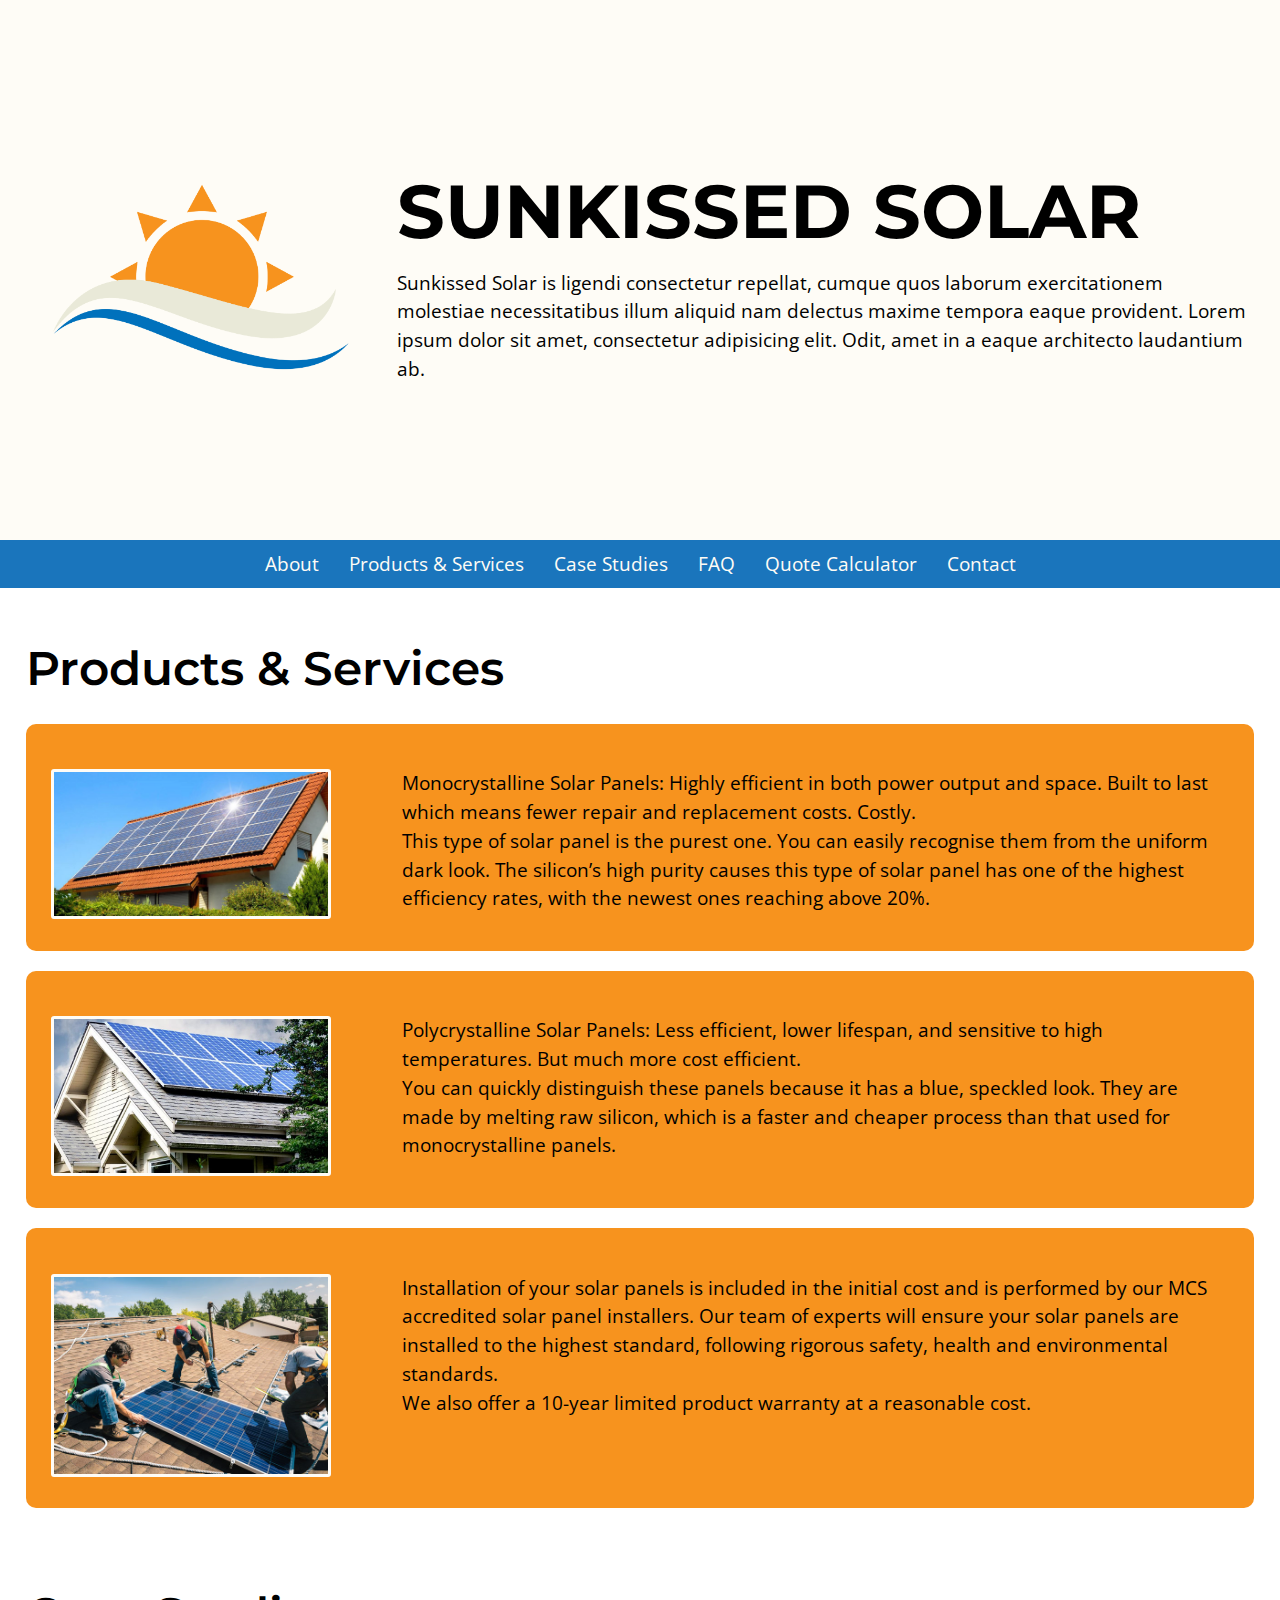
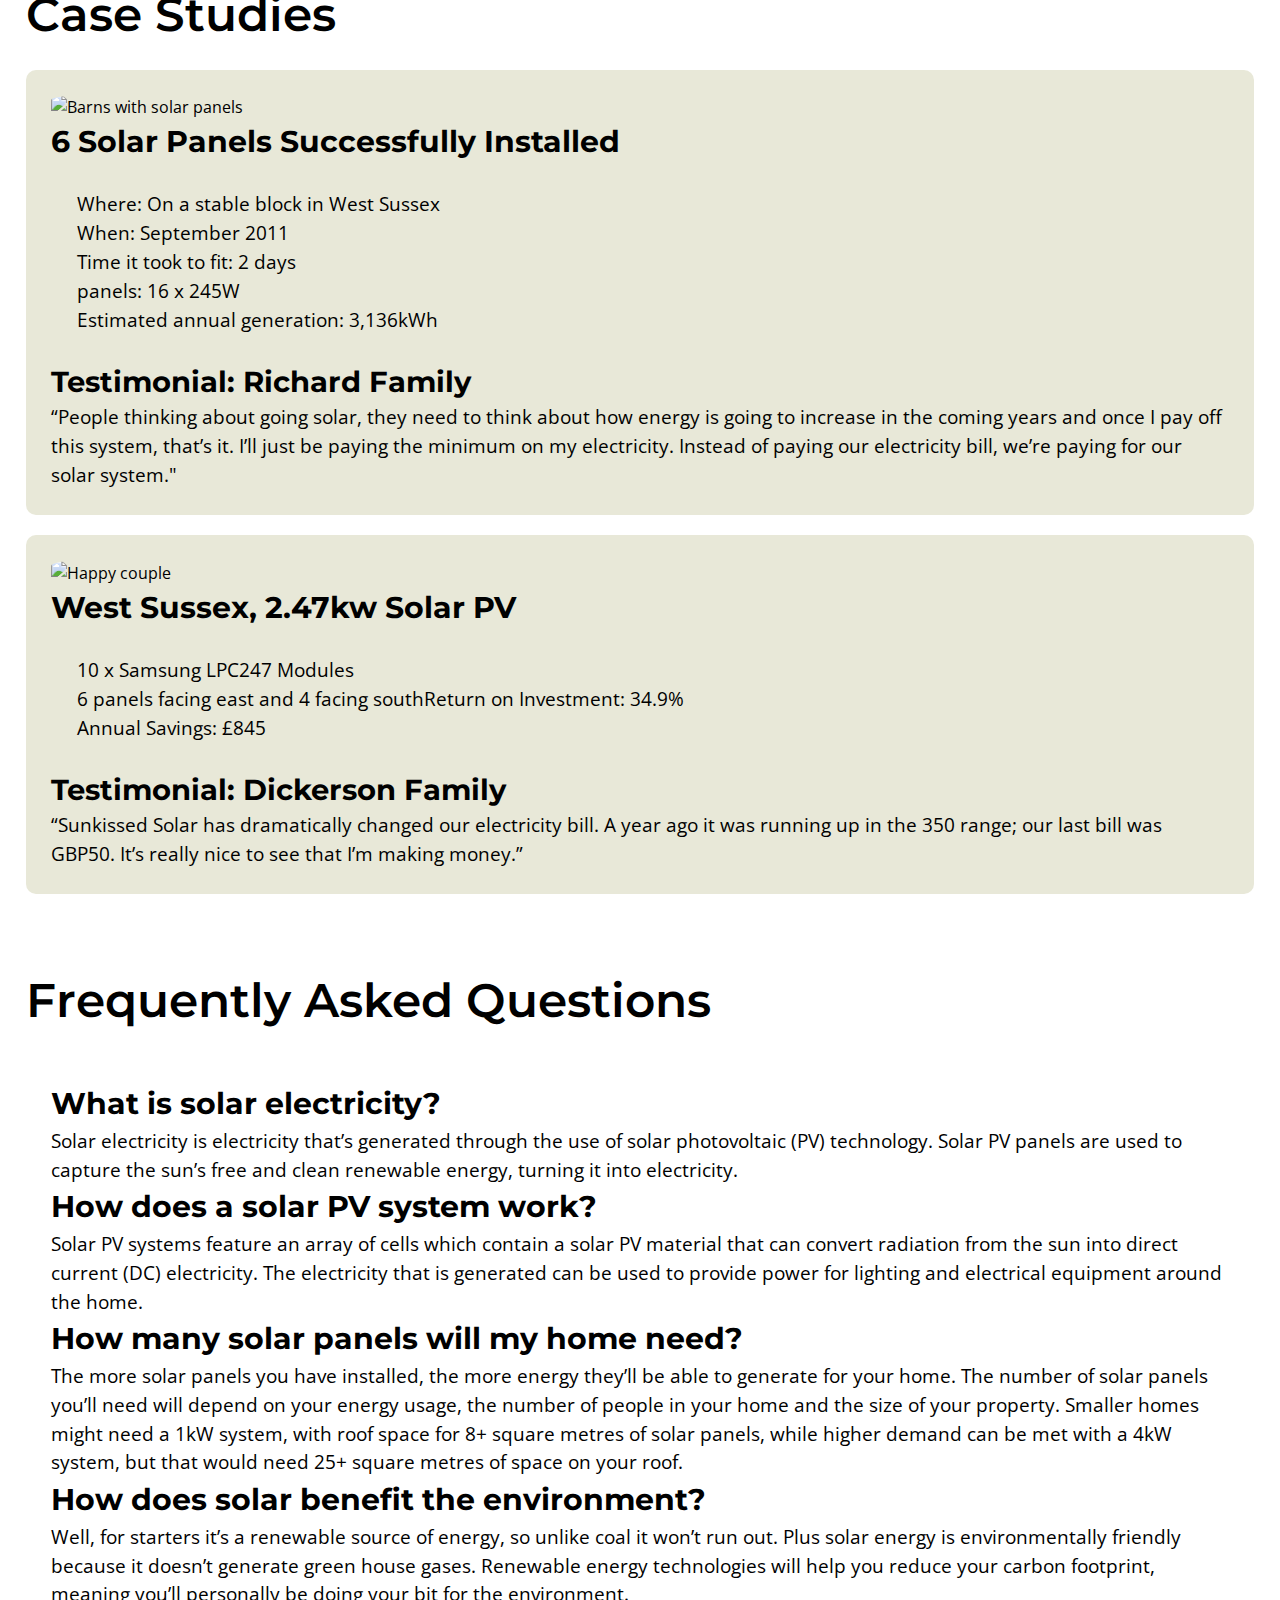
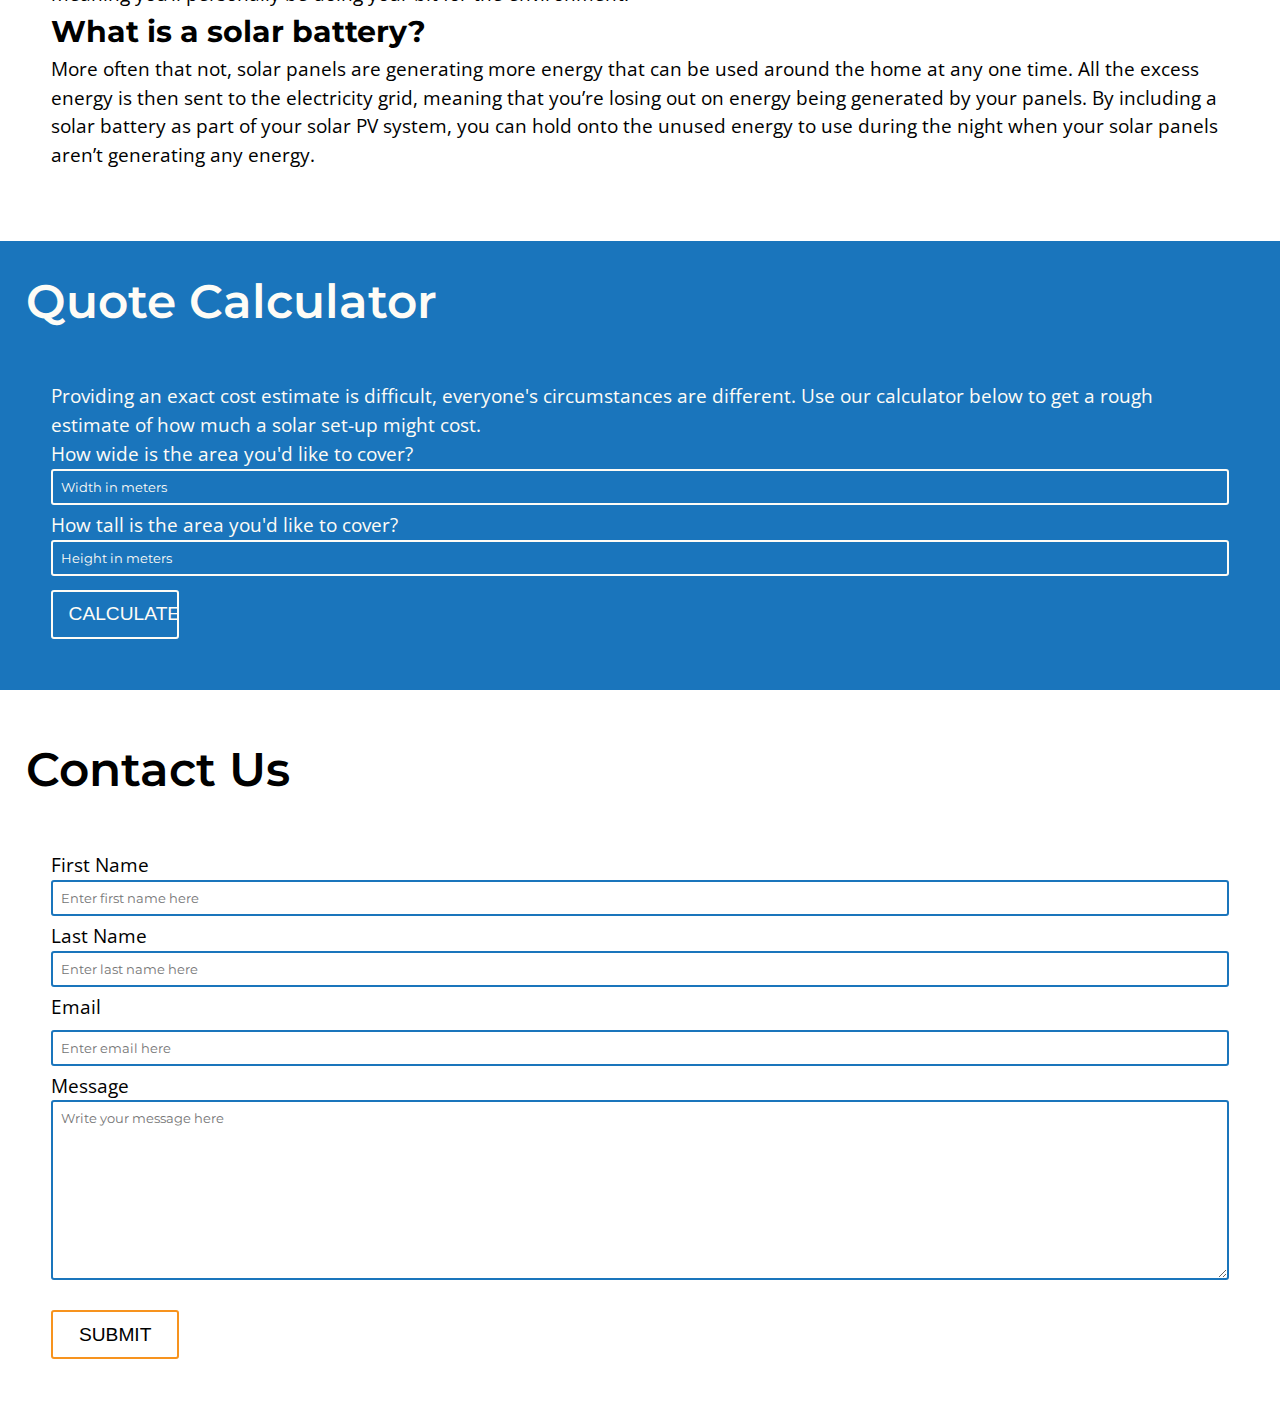
==== commit c05f7c00: "Update styles.css" ====
--- a/index.html
+++ b/index.html
@@ -59,7 +59,7 @@
       <!-- PRODUCTS AND SERVICES: ALEX-->
       <section class="products-services">
         <h2>Products & Services</h2>
-        <article class="flex">
+        <article class="flex products-services__item">
         <!-- THIS IS COLUMN ONE -->
           <section class="flex-column">
           <figure>
@@ -74,7 +74,7 @@
           </p>
           </section>
         </article>
-        <article class="flex">
+        <article class="flex products-services__item">
             <!-- THIS IS COLUMN ONE -->
           <section class="flex-column">
             <figure>
@@ -92,7 +92,7 @@
           </p>
           </section>
         </article>
-        <article class="flex">
+        <article class="flex products-services__item">
             <!-- THIS IS COLUMN ONE -->
           <section class="flex-column">
             <figure>
@@ -118,7 +118,10 @@
       <h2>Case Studies</h2>
       <article class="flex-row">
       <!-- THIS IS COLUMN ONE -->
-      <section class="flex-column">
+      <section class="flex-column case-studies__card">
+        <figure>
+          <img class="case-studies__img" src="/imgs/barns.jpg" alt="Barns with solar panels">
+        </figure>
         <h3>6 Solar Panels Successfully Installed</h3>
         <ul>
           <li>Where: On a stable block in West Sussex</li>
@@ -133,15 +136,19 @@
         </p>
         </section>
         <!-- THIS IS COLUMN TWO -->
-        <section class="flex-column">
-          <figure>
-            <img class="case-studies__img" src="/imgs/barns.jpg" alt="Barns with solar panels">
-          </figure>
-          </section>
+        <!-- <section class="flex-column">
+          <h4>Testimonial: Richard Family</h4>
+          <p>
+            “People thinking about going solar, they need to think about how energy is going to increase in  the coming years and once I pay off this system, that’s it. I’ll just be paying the minimum on my electricity. Instead of paying our electricity bill, we’re paying for our solar system."
+          </p>
+          </section> -->
       </article>
       <article class="flex-row">
         <!-- THIS IS COLUMN ONE -->
-        <section class="flex-column">
+        <section class="flex-column case-studies__card">
+          <figure>
+            <img class="case-studies__img" src="/imgs/happycouple.jpg" alt="Happy couple">
+          </figure>
           <h3>West Sussex, 2.47kw Solar PV</h3>
           <ul>
             <li>10 x Samsung LPC247 Modules</li>
@@ -154,11 +161,12 @@
           </p>
         </section>
           <!-- THIS IS COLUMN TWO -->
-          <section class="flex-column">
-            <figure>
-              <img class="case-studies__img" src="/imgs/happycouple.jpg" alt="Happy couple">
-            </figure>
-          </section>
+          <!-- <section class="flex-column">
+            <h4>Testimonial: Dickerson Family</h4>
+            <p>
+              “Sunkissed Solar has dramatically changed our electricity bill. A year ago it was running up in the 350 range; our last bill was GBP50. It’s really nice to see that I’m making money.”
+            </p>
+          </section> -->
         </article>
     </section>
     
--- a/css/main.css
+++ b/css/main.css
@@ -5,7 +5,7 @@
     /* font sizes */
     --fs-1: clamp(2.6rem, 4.6vw + 1rem, 7rem);
     --fs-2: clamp(1.4rem, 2.4vw + 1rem, 3rem);
-    --fs-3: clamp(1.3rem, 2vw + 1rem, 2rem);
+    --fs-3: clamp(1.2rem, 1.6vw + 1rem, 1.9rem);
     --fs-4: clamp(1.1rem, 1.4vw + 1rem, 1.8rem);
     --fs-p: clamp(0.8rem, 1vw + 0.4rem, 1.8rem);
     --fs-xs: clamp(0.8rem, 1vw + 0.4rem, 1.6rem);
@@ -65,7 +65,7 @@
 h2,
 h3,
 h4,
-form input,
+form input:not(.btn),
 textarea,
 ::placeholder {
     font-family: 'Montserrat', sans-serif;
@@ -108,6 +108,9 @@
     /* margin: 1.5rem 0; */
     font-size: var(--fs-xs);
     text-transform: uppercase;
+    background-color: transparent;
+    border: 2px solid var(--clr-yelloworange);
+    border-radius: 3px;
 }
 
 .btn::before,
@@ -118,6 +121,16 @@
     flex-basis: 2em;
 }
 
+.btn:hover {
+    transition: ease-in-out 0.5s;
+    box-shadow: inset 0px -300px 0px 0px var(--clr-yelloworange);
+    color: #FFF;
+  }
+  
+  .btn:active {
+    border-color: var(--clr-frenchblue);
+  }
+
 /* LISTS */
 ul {
     padding: var(--body-padding);
--- a/css/styles.css
+++ b/css/styles.css
@@ -1,8 +1,5 @@
-main {
+section {
   padding: var(--body-padding);
-}
-
-section {
   margin-top: var(--col-items-mt);
 }
 
@@ -92,13 +89,33 @@
 
 
 /* PRODUCTS AND SERVICES STYLES */
+
+.products-services__item {
+  margin-top: var(--col-items-mt);
+  border-radius: 10px;
+  background-color: var(--clr-yelloworange);
+}
+
 .products-services__img {
   width: var(--item-img-width);
+  border-radius: 3px;
+  border: 3px solid var(--clr-babypowder);
 }
 
 /* CASE STUDIES STYLES */
+.case-studies__card {
+  background-color: var(--clr-eggshell);
+  border-radius: 10px;
+  width: fit-content;
+}
+
 .case-studies__img {
-  width: var(--lg-img-width);
+  width: var(--md-img-width);
+  border-radius: 20%;
+}
+
+.case-studies ul {
+  list-style: none;
 }
 
 /* FAQ STYLES */
@@ -115,6 +132,10 @@
   flex-wrap: wrap;
   align-items: center;
   justify-content: center;
+}
+
+form label {
+  font-size: var(--fs-p);
 }
 
 textarea,
@@ -124,25 +145,37 @@
   border-radius: 3px;
   padding: 0.5rem;
   outline: none;
+  margin-bottom: 6px;
+  background-color: transparent;
 }
 
 form input:last-of-type {
   margin-top: 8px;
+}
+
+
+.quote-calculator {
+  background-color: var(--clr-frenchblue);
+  color: var(--clr-babypowder);
+}
+
+.calculator form input {
+  border: 2px solid var(--clr-babypowder);
+  color: var(--clr-babypowder);
+}
+
+.calculator form input::placeholder {
+  color: var(--clr-babypowder);
 }
 
 form input:focus,
 textarea:focus {
   border-color: var(--clr-yelloworange);
 }
-/* QUOTE CALCULATOR SPECIFIC STYLES */
-
-
-/* CONTACT FORM SPECIFIC STYLES */
-.contact form .btn {
-  margin: auto;
-}
-
-
+
+.calculator .btn:active {
+  border-color: var(--clr-babypowder); 
+}
 /* SCREEN SIZES 800px AND BELOW */
 
 @media (max-width: 800px) {
@@ -208,5 +241,7 @@
   }
 
   /* FORMS */
-
+  .contact form .btn {
+    margin: auto;
+  }
  }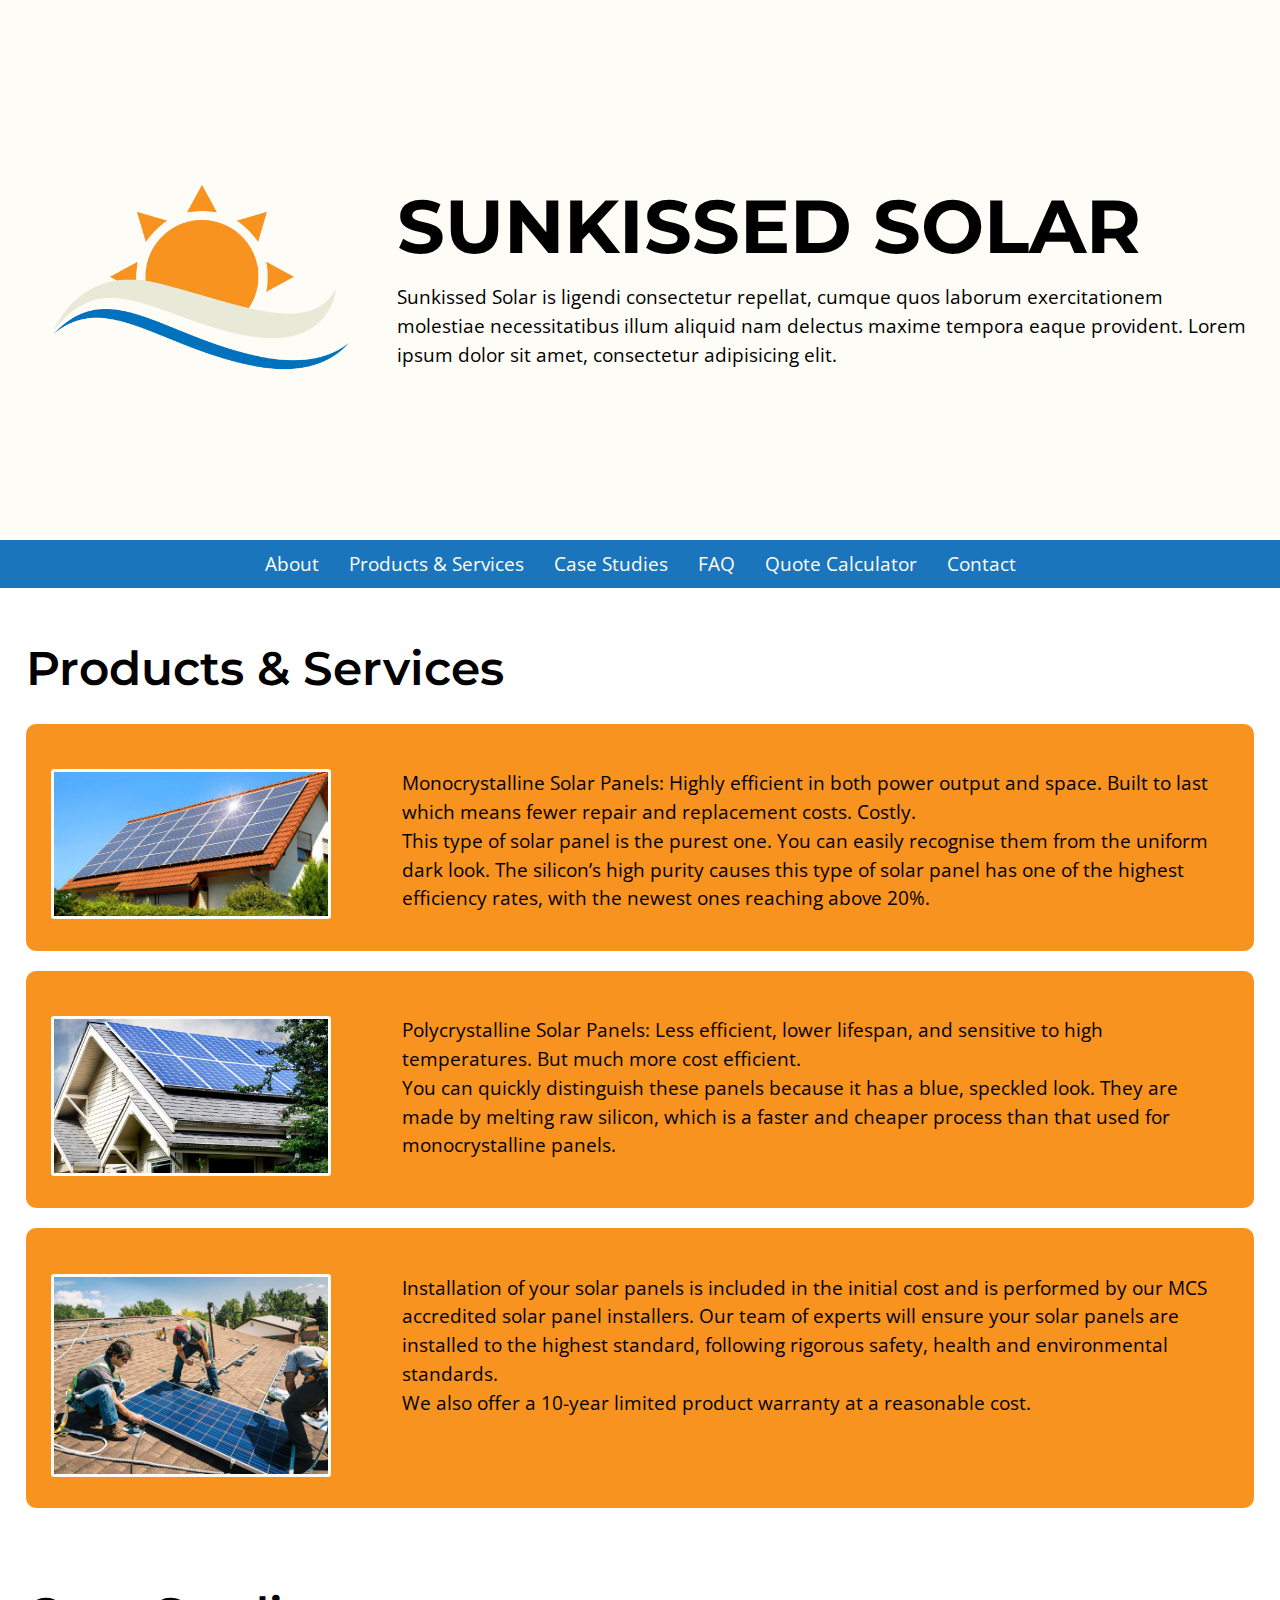
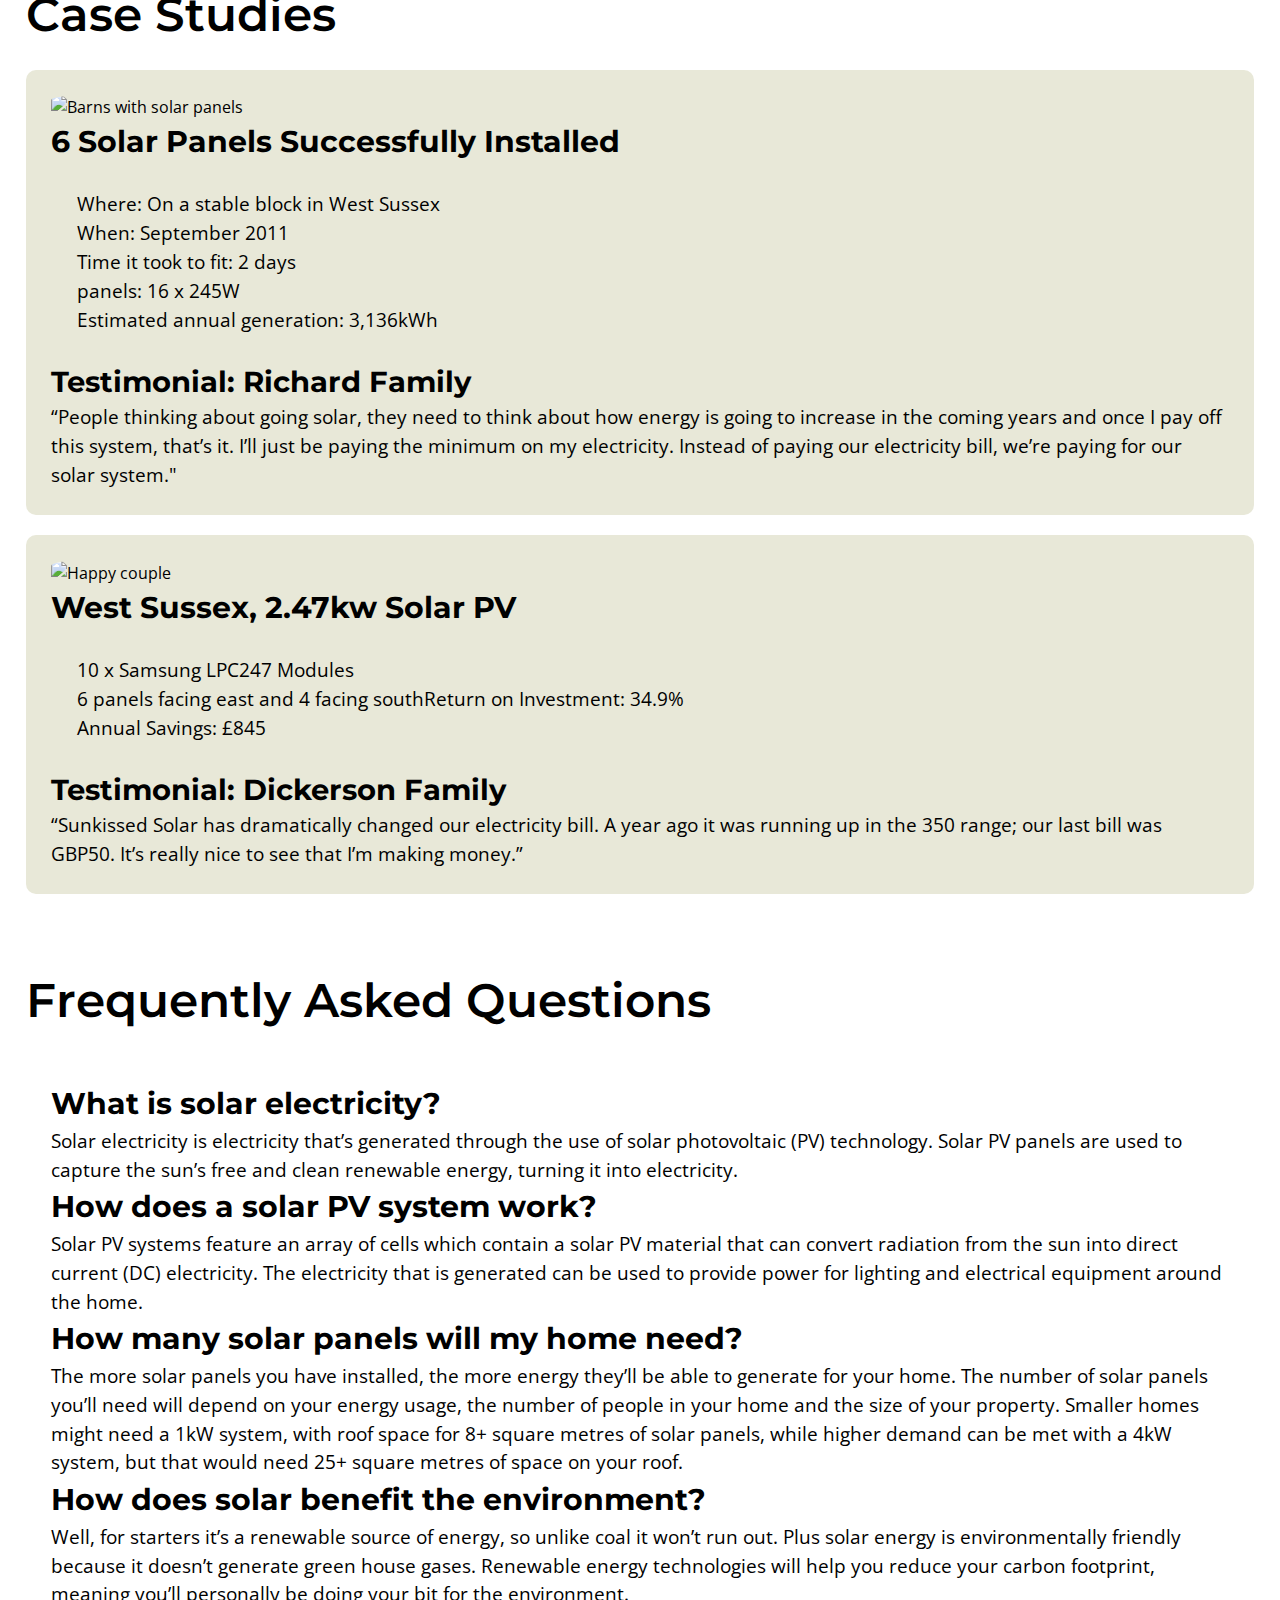
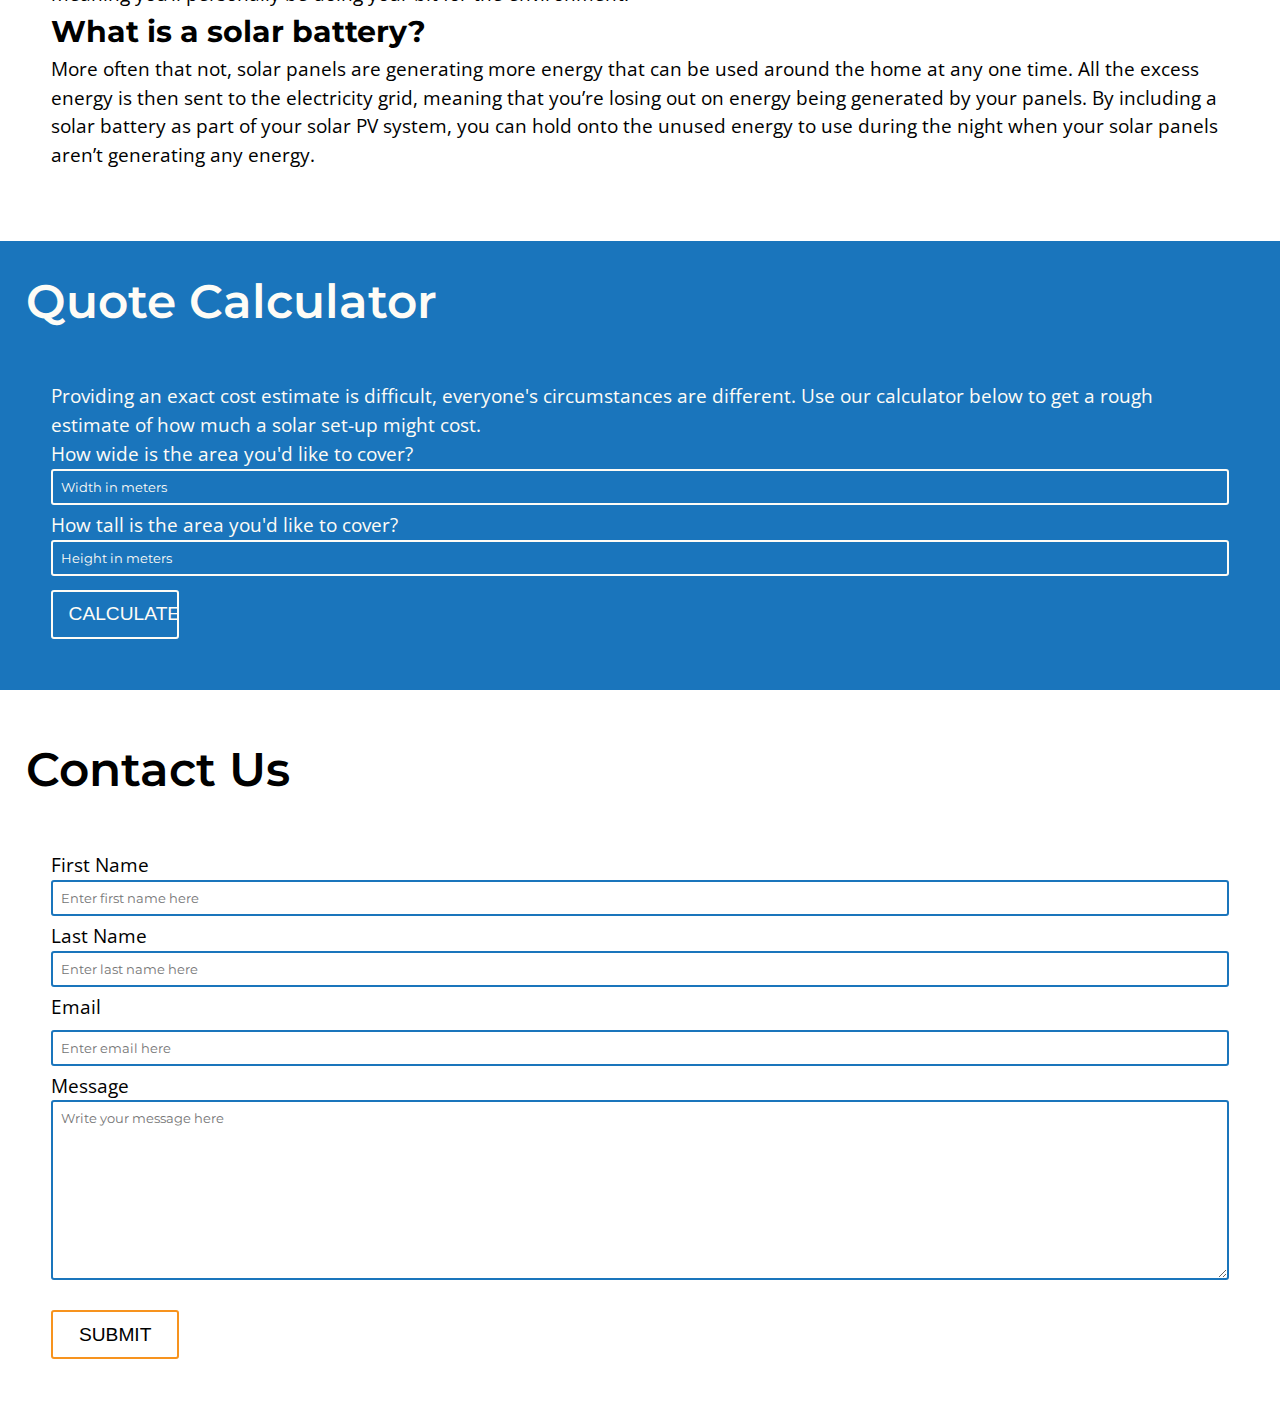
==== commit 2be4a1c9: "Fix sticky and links" ====
--- a/index.html
+++ b/index.html
@@ -13,7 +13,7 @@
 <body class="content">
     <!-- HERO AND NAV: TALIHA -->
     <!--  HEADER -->
-    <header class="flex hero-header">
+    <header class="flex hero-header" id="about">
         <!-- THIS IS COLUMN ONE -->
         <section class="flex-column">
             <article>
@@ -24,29 +24,29 @@
         <hgroup class="flex-column hero-text">
             <h1>Sunkissed Solar</h1>
             <p>
-                Sunkissed Solar is ligendi consectetur repellat, cumque quos laborum exercitationem molestiae necessitatibus illum aliquid nam delectus maxime tempora eaque provident. Lorem ipsum dolor sit amet, consectetur adipisicing elit. Odit, amet in a eaque architecto laudantium ab.
+                Sunkissed Solar is ligendi consectetur repellat, cumque quos laborum exercitationem molestiae necessitatibus illum aliquid nam delectus maxime tempora eaque provident. Lorem ipsum dolor sit amet, consectetur adipisicing elit.
             </p>
         </hgroup>
     </header>
     <nav class="navbar flex" id="navbar">
       <ul class="nav-menu flex">
         <li class="nav-item">
-              <a href="#" class="nav-link">About</a>
-        </li>
-        <li class="nav-item">
-              <a href="#" class="nav-link">Products & Services</a>
-        </li>
-        <li class="nav-item">
-              <a href="#" class="nav-link">Case Studies</a>
-        </li>
-        <li class="nav-item">
-            <a href="#" class="nav-link">FAQ</a>
-        </li>
-        <li class="nav-item">
-          <a href="#" class="nav-link">Quote Calculator</a>
+              <a href="#about" class="nav-link">About</a>
+        </li>
+        <li class="nav-item">
+              <a href="#products-services" class="nav-link">Products & Services</a>
+        </li>
+        <li class="nav-item">
+              <a href="#case-studies" class="nav-link">Case Studies</a>
+        </li>
+        <li class="nav-item">
+            <a href="#faq" class="nav-link">FAQ</a>
+        </li>
+        <li class="nav-item">
+          <a href="#quote-calculator" class="nav-link">Quote Calculator</a>
       </li>
       <li class="nav-item">
-          <a href="#" class="nav-link">Contact</a>
+          <a href="#contact" class="nav-link">Contact</a>
       </li>
       </ul>
       <div class="hamburger">
@@ -57,7 +57,7 @@
     </nav>
     <main>
       <!-- PRODUCTS AND SERVICES: ALEX-->
-      <section class="products-services">
+      <section class="products-services" id="products-services">
         <h2>Products & Services</h2>
         <article class="flex products-services__item">
         <!-- THIS IS COLUMN ONE -->
@@ -114,11 +114,11 @@
       </section>
 
     <!-- CASE STUDIES: ZHUO -->
-    <section class="case-studies">
+    <section class="case-studies" id="case-studies">
       <h2>Case Studies</h2>
       <article class="flex-row">
       <!-- THIS IS COLUMN ONE -->
-      <section class="flex-column case-studies__card">
+      <section class="flex-column case-studies__card case-studies__1">
         <figure>
           <img class="case-studies__img" src="/imgs/barns.jpg" alt="Barns with solar panels">
         </figure>
@@ -135,17 +135,10 @@
           “People thinking about going solar, they need to think about how energy is going to increase in  the coming years and once I pay off this system, that’s it. I’ll just be paying the minimum on my electricity. Instead of paying our electricity bill, we’re paying for our solar system."
         </p>
         </section>
-        <!-- THIS IS COLUMN TWO -->
-        <!-- <section class="flex-column">
-          <h4>Testimonial: Richard Family</h4>
-          <p>
-            “People thinking about going solar, they need to think about how energy is going to increase in  the coming years and once I pay off this system, that’s it. I’ll just be paying the minimum on my electricity. Instead of paying our electricity bill, we’re paying for our solar system."
-          </p>
-          </section> -->
       </article>
       <article class="flex-row">
         <!-- THIS IS COLUMN ONE -->
-        <section class="flex-column case-studies__card">
+        <section class="flex-column case-studies__card case-studies__2">
           <figure>
             <img class="case-studies__img" src="/imgs/happycouple.jpg" alt="Happy couple">
           </figure>
@@ -160,18 +153,11 @@
             “Sunkissed Solar has dramatically changed our electricity bill. A year ago it was running up in the 350 range; our last bill was GBP50. It’s really nice to see that I’m making money.”
           </p>
         </section>
-          <!-- THIS IS COLUMN TWO -->
-          <!-- <section class="flex-column">
-            <h4>Testimonial: Dickerson Family</h4>
-            <p>
-              “Sunkissed Solar has dramatically changed our electricity bill. A year ago it was running up in the 350 range; our last bill was GBP50. It’s really nice to see that I’m making money.”
-            </p>
-          </section> -->
         </article>
     </section>
     
     <!-- FAQ: SHAUN -->
-    <section class="faq">
+    <section class="faq" id="faq">
       <h2>Frequently Asked Questions</h2>
     <article class="flex-row">
       <section>
@@ -202,7 +188,7 @@
   </section>
 
     <!-- QUOTE CALCULATOR: NOAH -->
-  <section class="quote-calculator">
+  <section class="quote-calculator" id="quote-calculator">
       <h2>Quote Calculator</h2>
       <article class="flex-row">
         <section id="quotecalculator" class="flex-column calculator">
@@ -222,7 +208,7 @@
   </section>
 
   <!-- CONTACT FORM: CHIA-->
-  <section class="contact">
+  <section class="contact" id="contact">
     <h2>Contact Us</h2>
     <article class="flex-row">
       <section id="contact-form" class="flex-column">
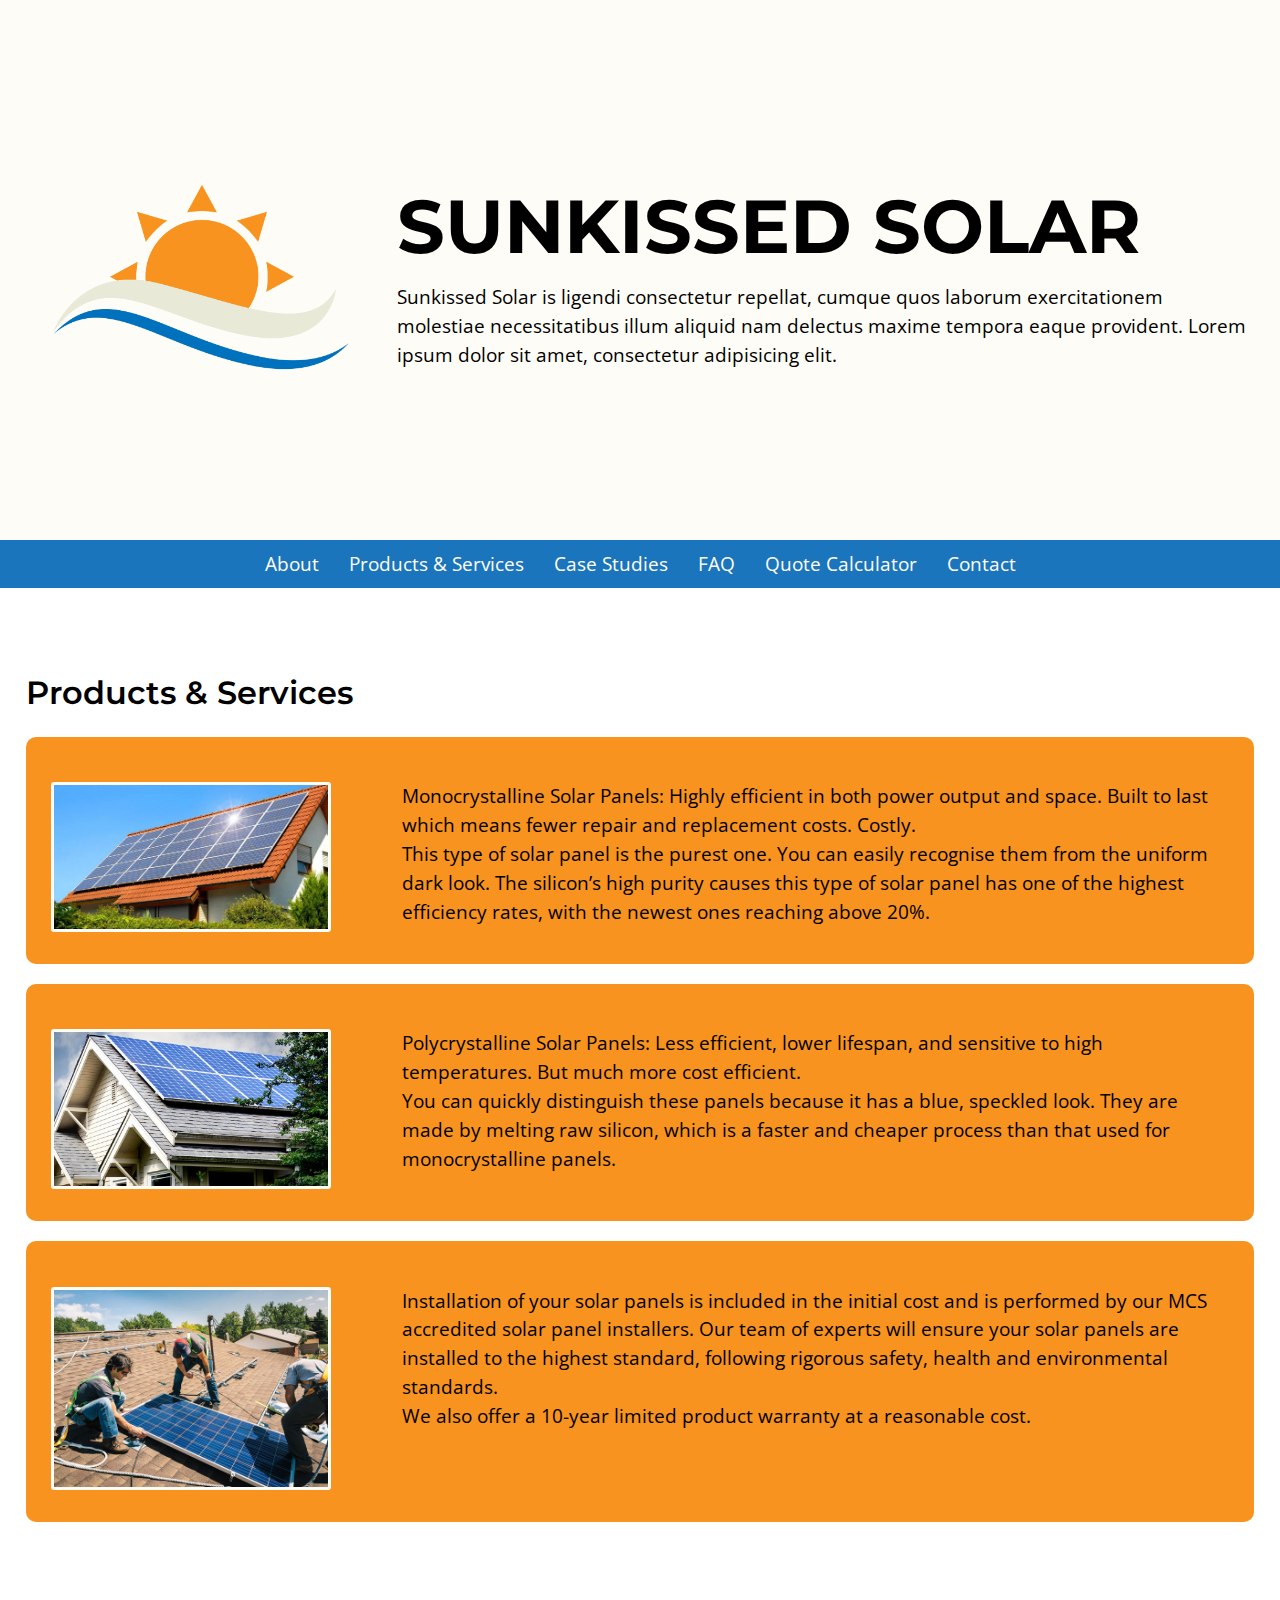
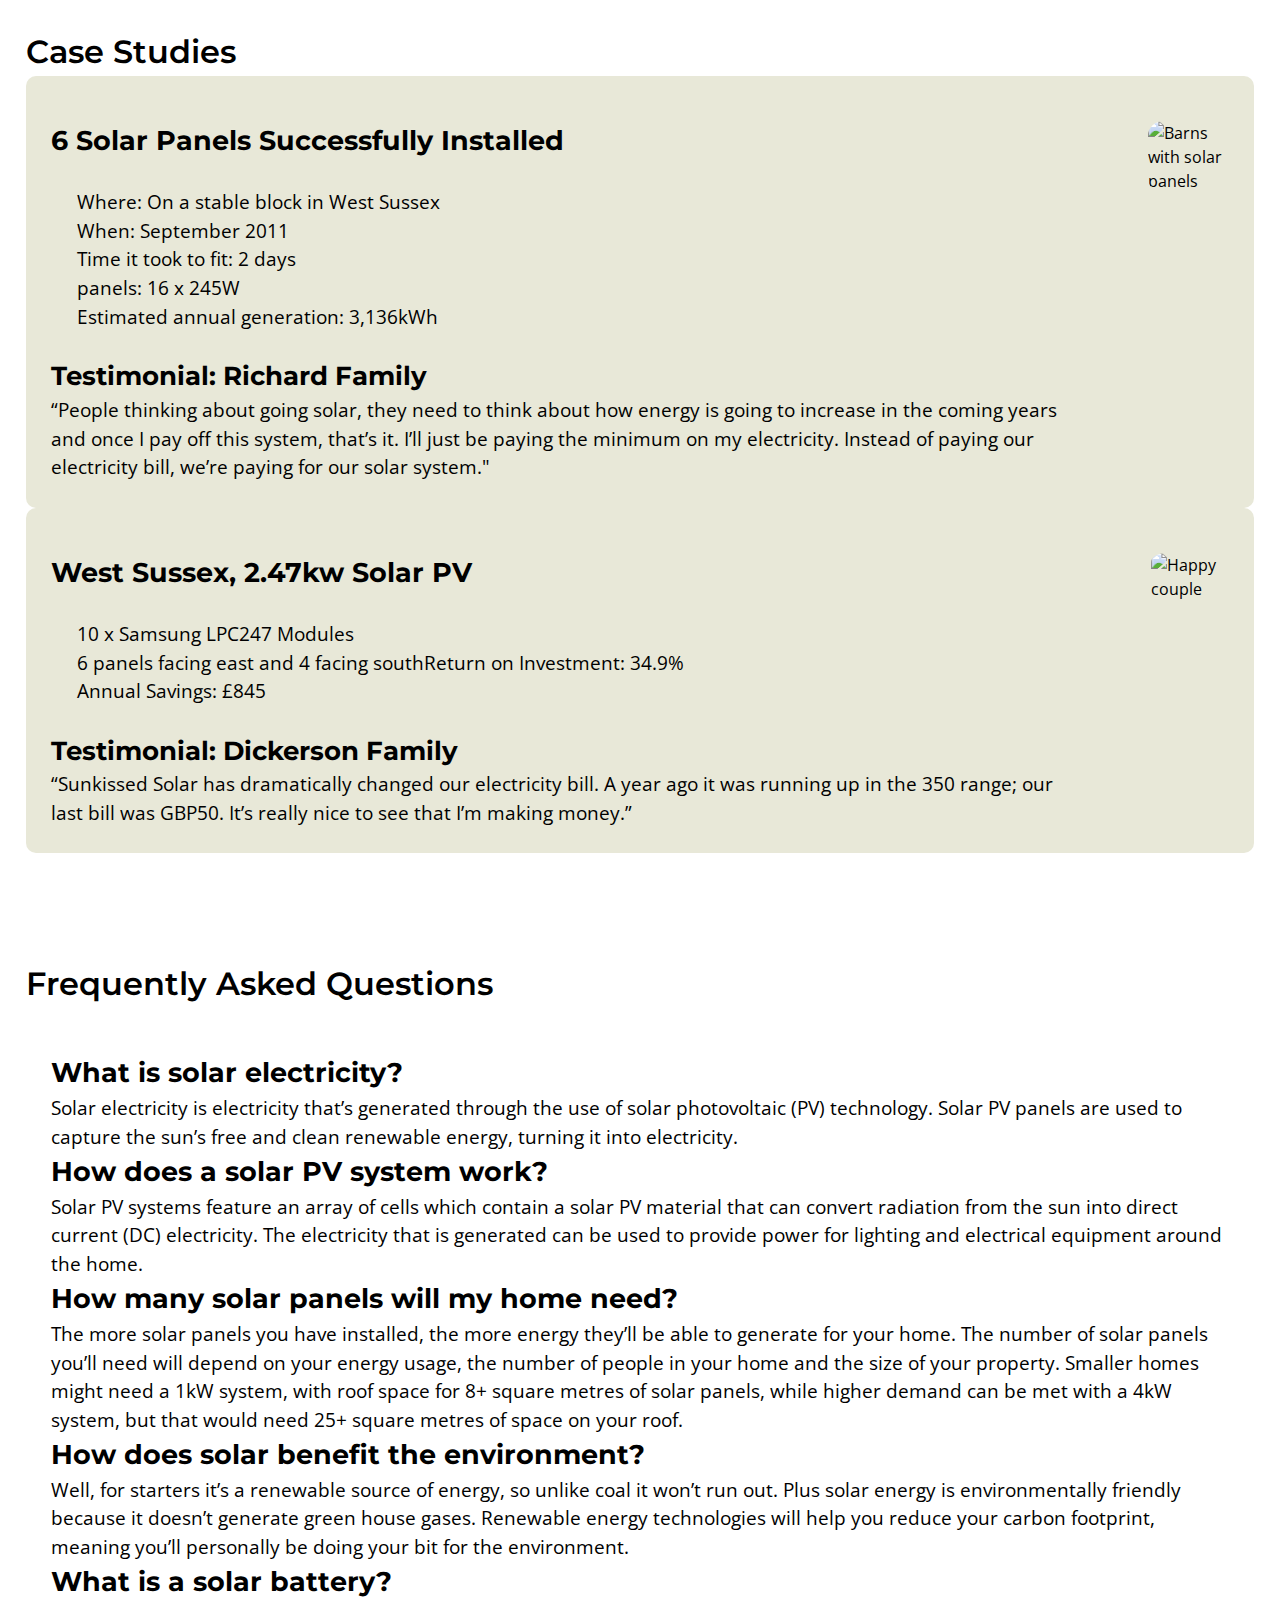
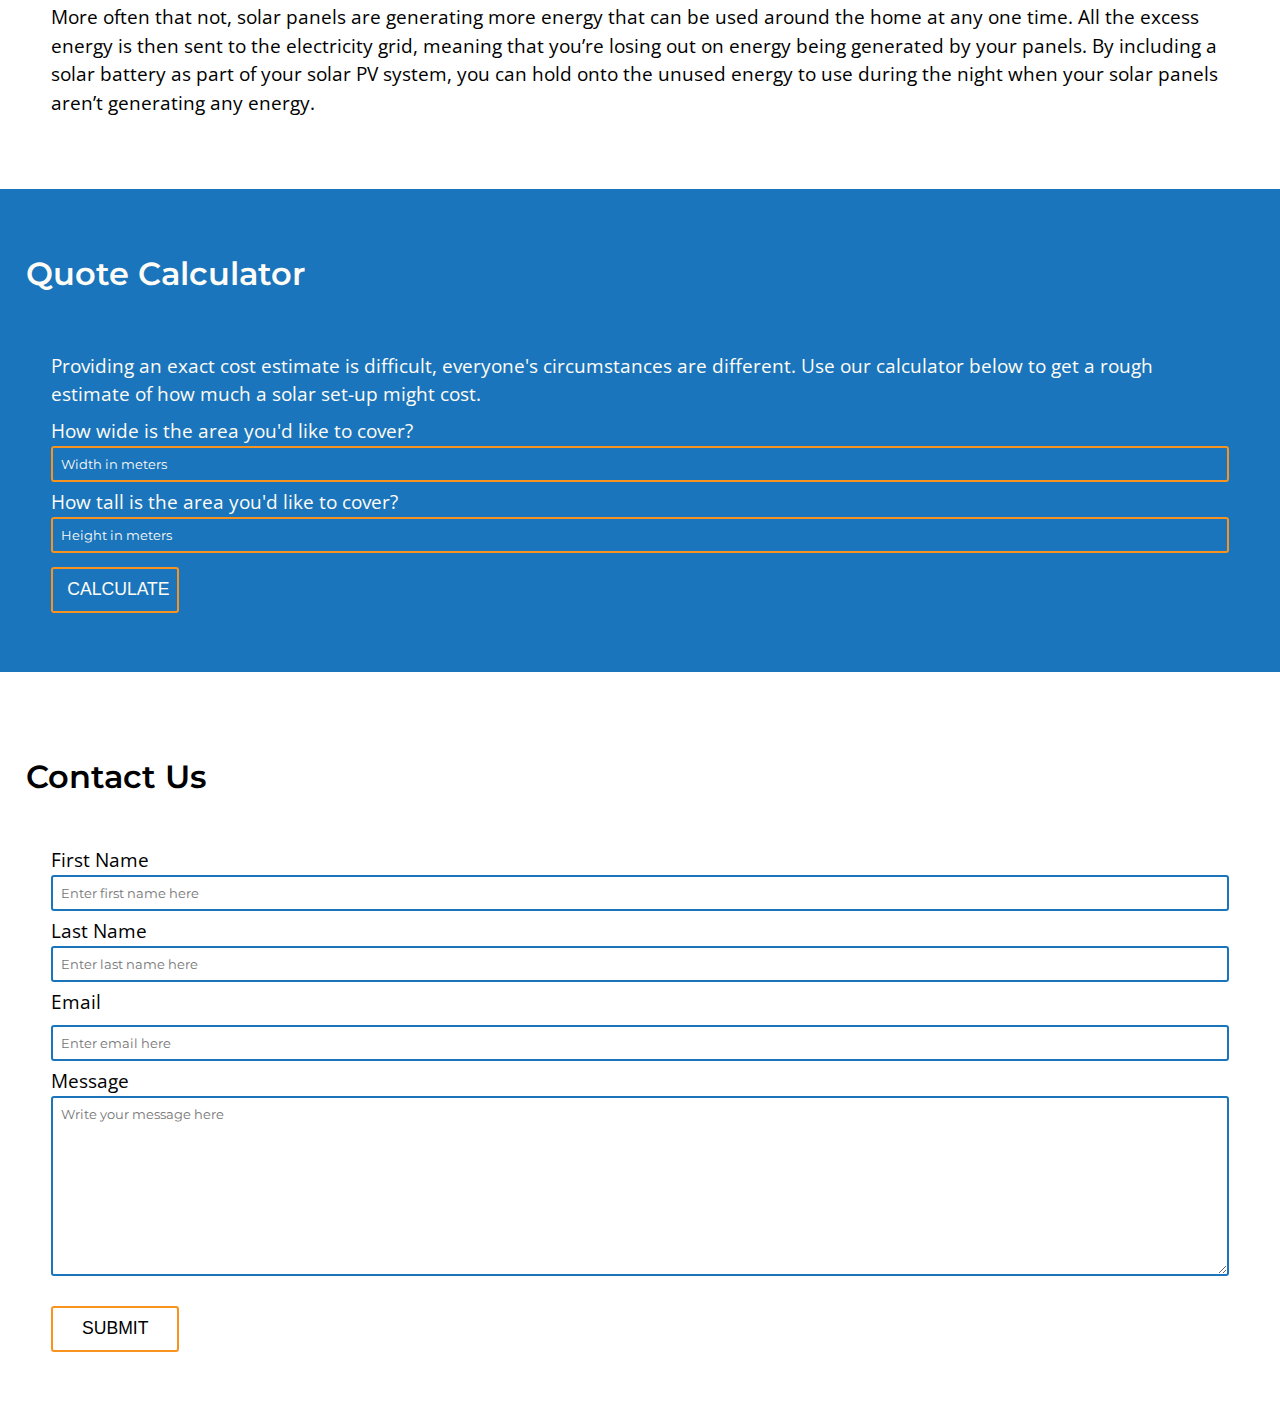
==== commit 5be34f68: "Fixed CaseStudies" ====
--- a/index.html
+++ b/index.html
@@ -116,12 +116,10 @@
     <!-- CASE STUDIES: ZHUO -->
     <section class="case-studies" id="case-studies">
       <h2>Case Studies</h2>
-      <article class="flex-row">
+      <article class="flex case-studies__card case-studies__1">
       <!-- THIS IS COLUMN ONE -->
-      <section class="flex-column case-studies__card case-studies__1">
-        <figure>
-          <img class="case-studies__img" src="/imgs/barns.jpg" alt="Barns with solar panels">
-        </figure>
+        
+        <section class="flex-column">
         <h3>6 Solar Panels Successfully Installed</h3>
         <ul>
           <li>Where: On a stable block in West Sussex</li>
@@ -134,14 +132,20 @@
         <p>
           “People thinking about going solar, they need to think about how energy is going to increase in  the coming years and once I pay off this system, that’s it. I’ll just be paying the minimum on my electricity. Instead of paying our electricity bill, we’re paying for our solar system."
         </p>
-        </section>
+      </section>
+
+      <section class="flex-column">
+        <figure>
+          <img class="case-studies__img" src="/imgs/barns.jpg" alt="Barns with solar panels">
+        </figure>
+        </section>
+
       </article>
-      <article class="flex-row">
+
+      <article class="flex case-studies__card case-studies__2">
         <!-- THIS IS COLUMN ONE -->
-        <section class="flex-column case-studies__card case-studies__2">
-          <figure>
-            <img class="case-studies__img" src="/imgs/happycouple.jpg" alt="Happy couple">
-          </figure>
+        
+        <section class="flex-column">
           <h3>West Sussex, 2.47kw Solar PV</h3>
           <ul>
             <li>10 x Samsung LPC247 Modules</li>
@@ -153,6 +157,13 @@
             “Sunkissed Solar has dramatically changed our electricity bill. A year ago it was running up in the 350 range; our last bill was GBP50. It’s really nice to see that I’m making money.”
           </p>
         </section>
+
+        <section class="flex-column">
+          <figure>
+            <img class="case-studies__img" src="/imgs/happycouple.jpg" alt="Happy couple">
+          </figure>
+        </section>
+        
         </article>
     </section>
     
--- a/css/main.css
+++ b/css/main.css
@@ -4,11 +4,11 @@
 :root {
     /* font sizes */
     --fs-1: clamp(2.6rem, 4.6vw + 1rem, 7rem);
-    --fs-2: clamp(1.4rem, 2.4vw + 1rem, 3rem);
-    --fs-3: clamp(1.2rem, 1.6vw + 1rem, 1.9rem);
-    --fs-4: clamp(1.1rem, 1.4vw + 1rem, 1.8rem);
-    --fs-p: clamp(0.8rem, 1vw + 0.4rem, 1.8rem);
-    --fs-xs: clamp(0.8rem, 1vw + 0.4rem, 1.6rem);
+    --fs-2: clamp(1.2rem, 2vw + 1rem, 2rem);
+    --fs-3: clamp(1.1rem, 1.2vw + 1rem, 1.7rem);
+    --fs-4: clamp(1rem, 1.3vw + 1rem, 1.6rem);
+    --fs-p: clamp(0.8rem, 1vw + 0.4rem, 1.3rem);
+    --fs-xs: clamp(0.8rem, 1vw + 0.4rem, 1.1rem);
 
 
     /* colours */
@@ -85,6 +85,7 @@
 h2 {
     font-size: var(--fs-2);
     font-weight: 600;
+    margin-top: 2.2rem;
 }
 
 h3 {
--- a/css/styles.css
+++ b/css/styles.css
@@ -87,7 +87,6 @@
 }
 
 
-
 /* PRODUCTS AND SERVICES STYLES */
 
 .products-services__item {
@@ -103,14 +102,25 @@
 }
 
 /* CASE STUDIES STYLES */
+.case-studies {
+  flex-direction: row;
+}
 .case-studies__card {
   background-color: var(--clr-eggshell);
   border-radius: 10px;
-  width: fit-content;
+}
+
+
+.case-studies__1 {
+  text-align: left;
+}
+
+.case-studies__2 {
+  text-align: left;
 }
 
 .case-studies__img {
-  width: var(--md-img-width);
+  width: var(--item-img-width);
   border-radius: 20%;
 }
 
@@ -159,8 +169,15 @@
   color: var(--clr-babypowder);
 }
 
+.quote-calculator p {
+  background-color: var(--clr-frenchblue);
+  color: var(--clr-babypowder);
+  margin: 8px 0;
+}
+
+
 .calculator form input {
-  border: 2px solid var(--clr-babypowder);
+  border: 2px solid var(--clr-yelloworange);;
   color: var(--clr-babypowder);
 }
 
@@ -240,6 +257,16 @@
     list-style: none;
   }
 
+  /* CASE STUDIES */
+  .case-studies__card {
+    width: fit-content;
+  }
+
+  .case-studies__1,
+  .case-studies__2 {
+    text-align: center;
+  }
+
   /* FORMS */
   .contact form .btn {
     margin: auto;
